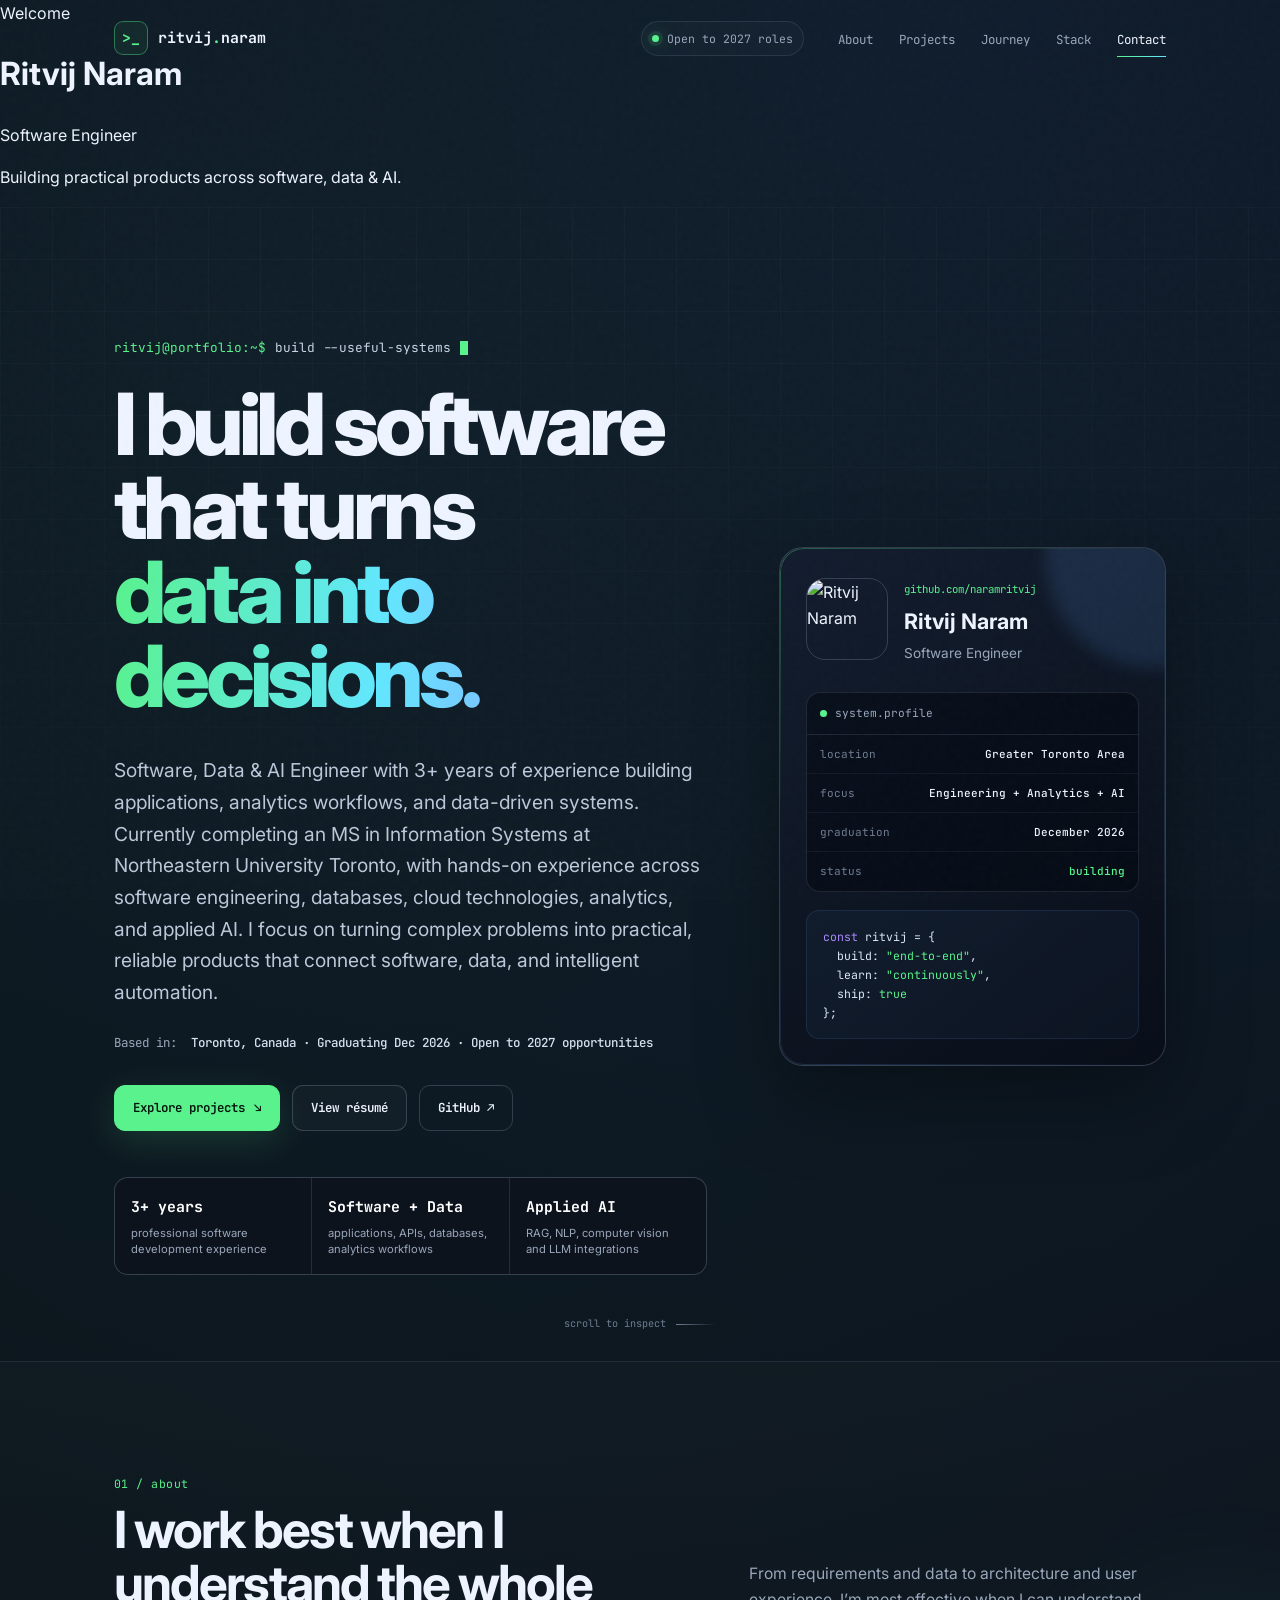
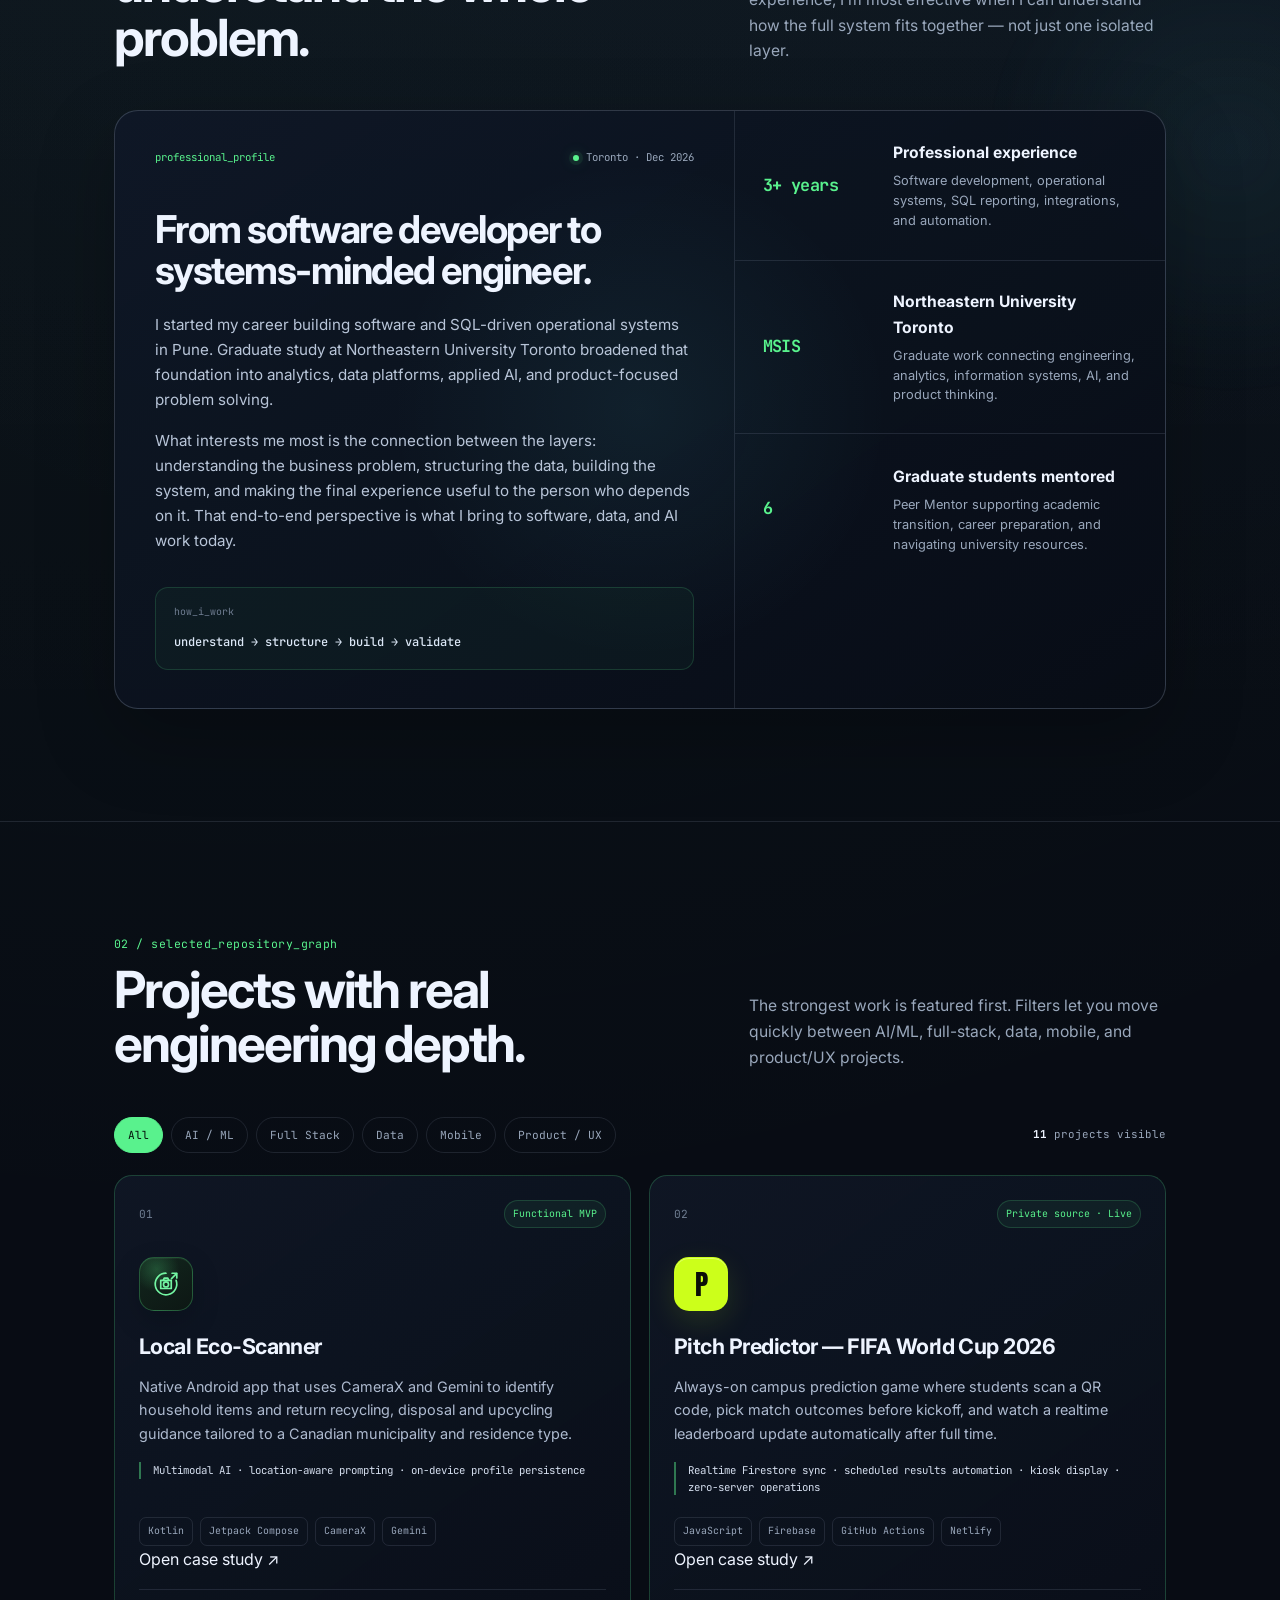
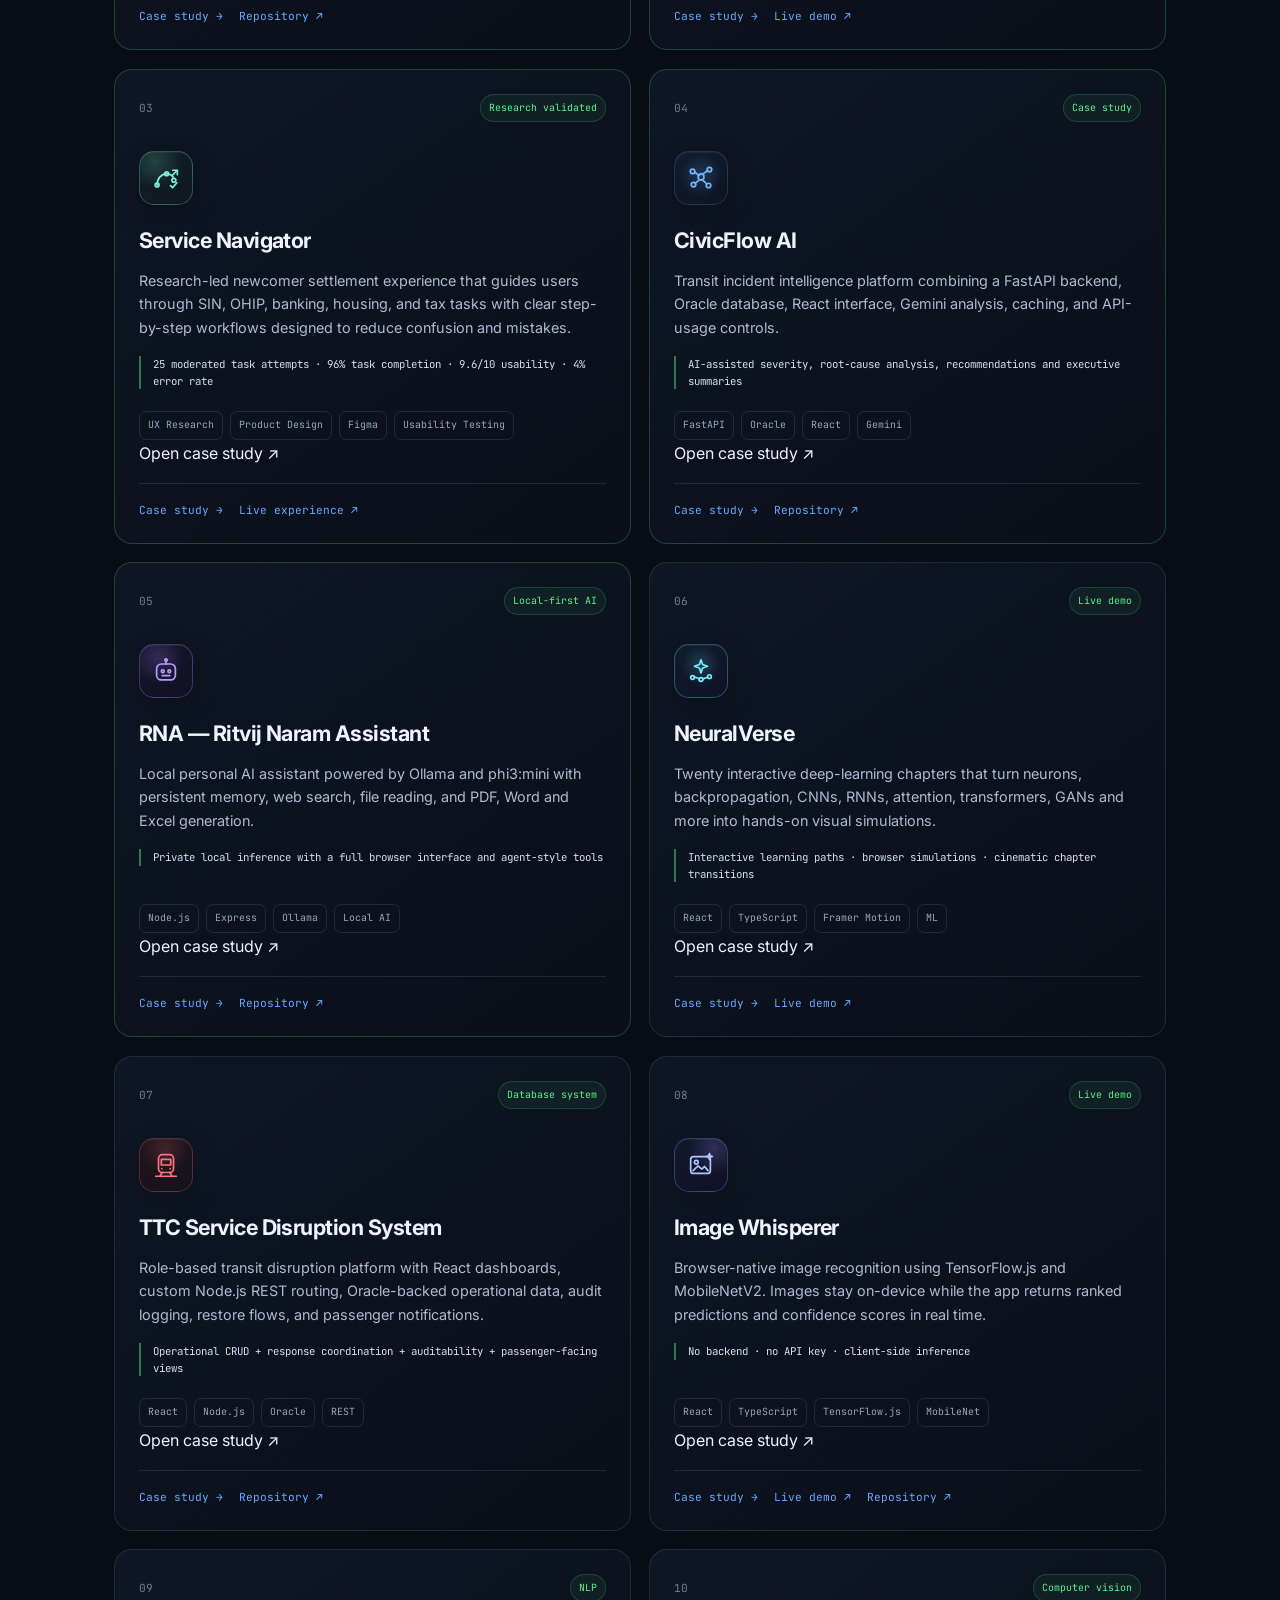
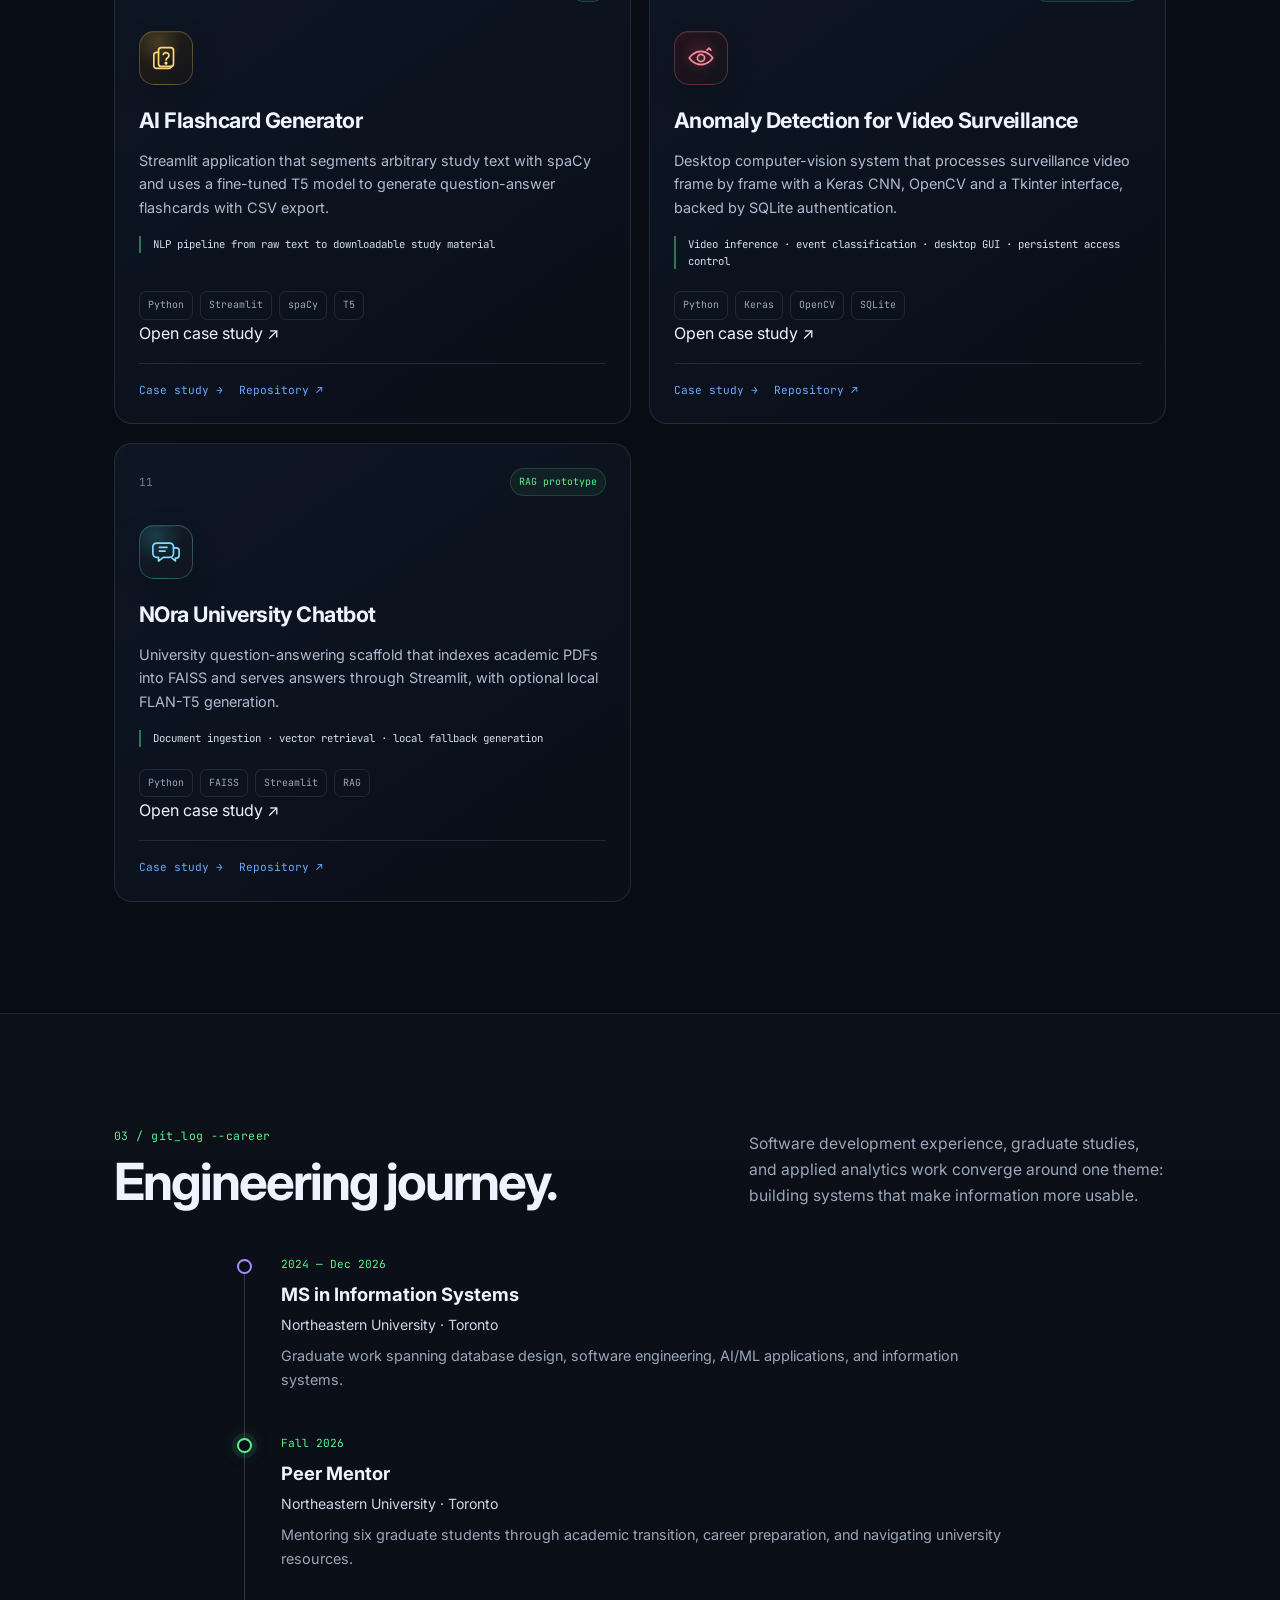
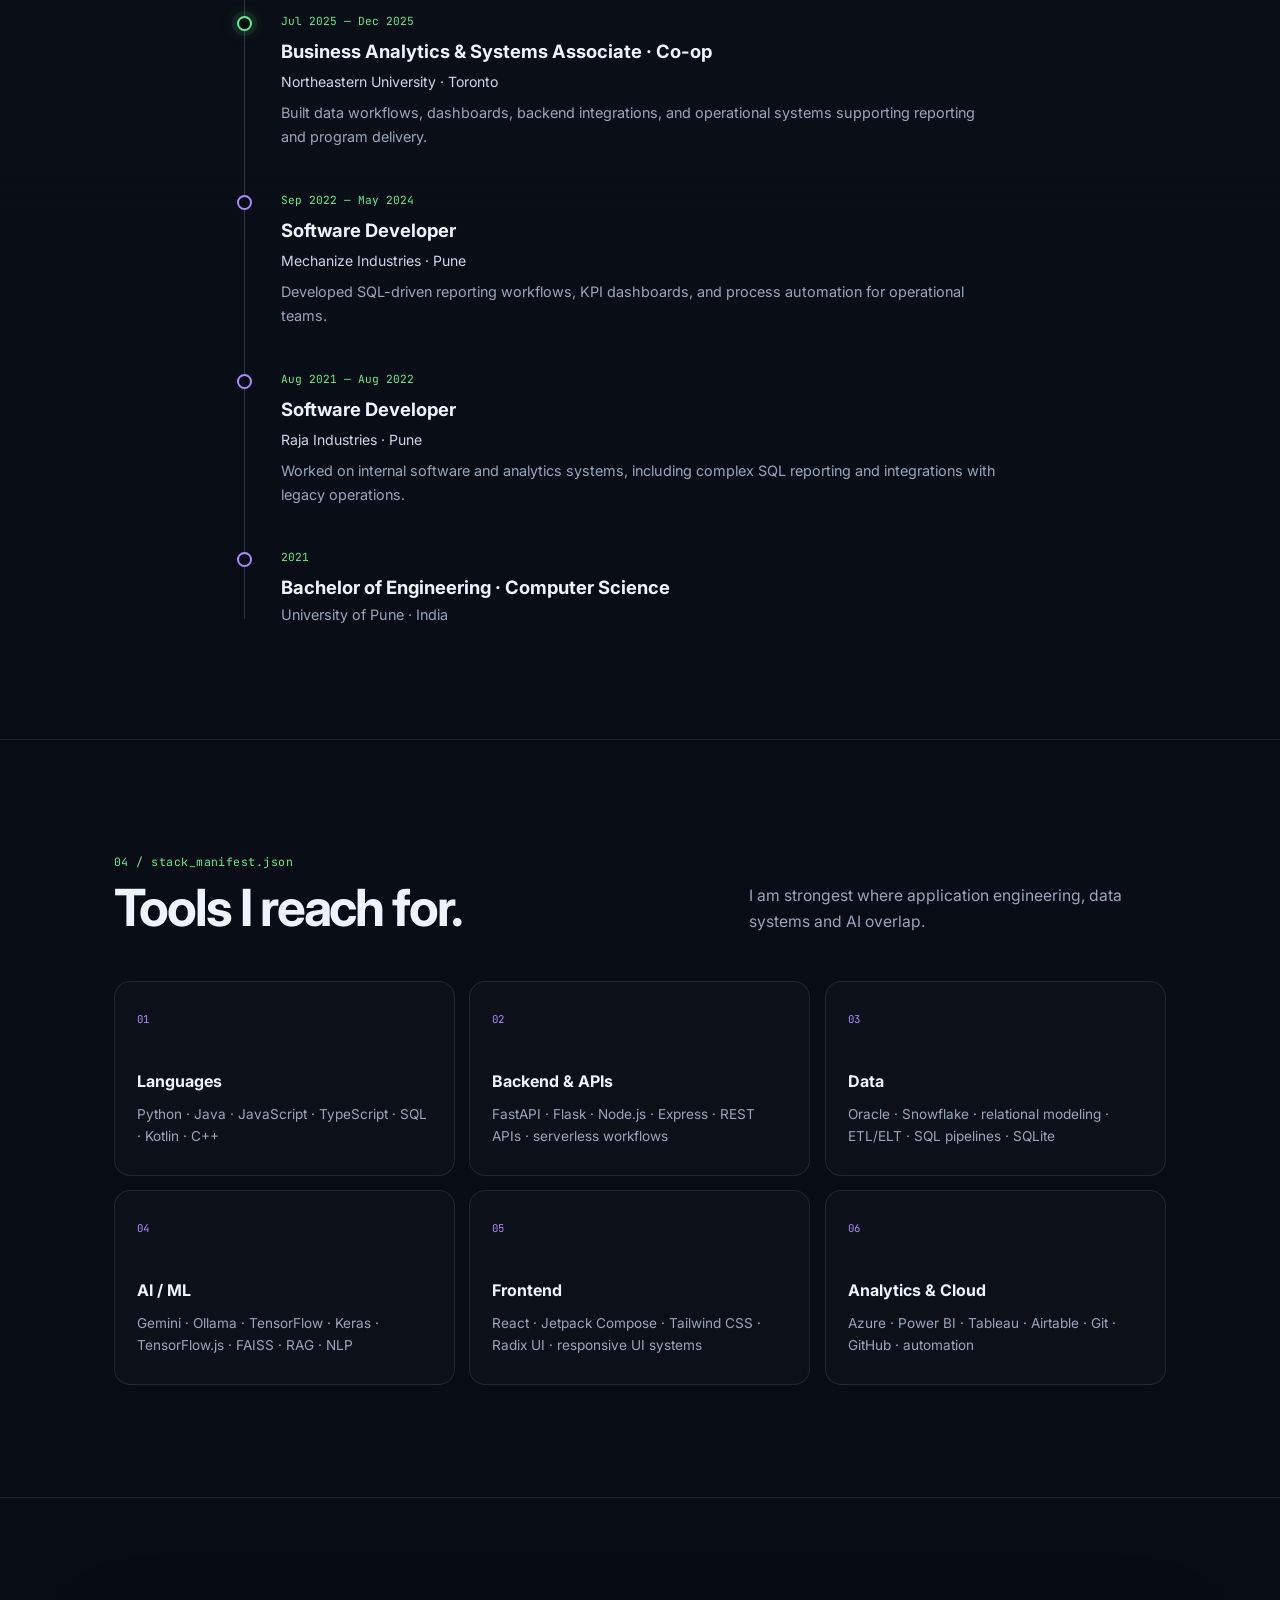
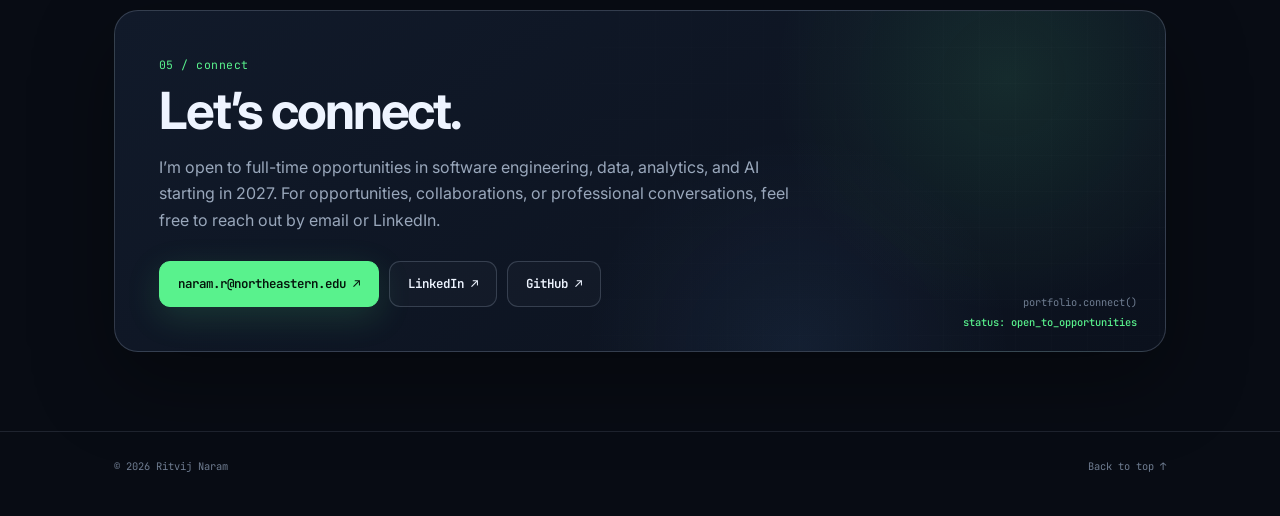
==== index.html @ 00c5433c "Add welcome intro and clickable project cards" ====
<!DOCTYPE html>
<html lang="en">
<head>
  <meta charset="UTF-8">
  <meta name="viewport" content="width=device-width, initial-scale=1.0">
  <title>Ritvij Naram — Software Engineer</title>
  <meta name="description" content="Portfolio of Ritvij Naram — software, data and AI engineer building full-stack applications, data systems, and practical machine-learning products.">
  <meta name="theme-color" content="#0a0f1c">
  <meta property="og:title" content="Ritvij Naram — Software Engineer">
  <meta property="og:description" content="Full-stack applications, data systems, AI products, and engineering case studies.">
  <meta property="og:type" content="website">
  <link rel="preconnect" href="https://fonts.googleapis.com">
  <link rel="preconnect" href="https://fonts.gstatic.com" crossorigin>
  <link href="https://fonts.googleapis.com/css2?family=Anton&family=Inter:wght@400;500;600;700;800&family=JetBrains+Mono:wght@400;500;600;700&display=swap" rel="stylesheet">
  <script>
    try {
      if (!sessionStorage.getItem("ritvij-portfolio-intro-seen") && !window.matchMedia("(prefers-reduced-motion: reduce)").matches) {
        document.documentElement.classList.add("intro-pending");
      }
    } catch (e) {}
  </script>
  <link rel="stylesheet" href="assets/style.css">
</head>
<body>
  <div class="page-noise" aria-hidden="true"></div>

  <div class="intro-screen" id="portfolio-intro" aria-hidden="true">
    <div class="intro-grid"></div>
    <div class="intro-orbit intro-orbit-a"></div>
    <div class="intro-orbit intro-orbit-b"></div>
    <div class="intro-content">
      <span class="intro-overline">Welcome</span>
      <h1>Ritvij Naram</h1>
      <p class="intro-role">Software Engineer</p>
      <div class="intro-rule"><span></span></div>
      <p class="intro-subline">Building practical products across software, data &amp; AI.</p>
    </div>
  </div>

  <nav class="nav" aria-label="Primary navigation">
    <div class="wrap nav-inner">
      <a class="brand" href="#top" aria-label="Ritvij Naram home">
        <span class="brand-mark">&gt;_</span>
        <span>ritvij<span class="brand-dot">.</span>naram</span>
      </a>

      <button class="nav-toggle" type="button" aria-label="Toggle navigation" aria-expanded="false">
        <span></span><span></span>
      </button>

      <div class="nav-right">
        <div class="availability"><span class="availability-dot"></span> Open to 2027 roles</div>
        <ul class="nav-links">
          <li><a href="#about">About</a></li>
          <li><a href="#projects">Projects</a></li>
          <li><a href="#journey">Journey</a></li>
          <li><a href="#stack">Stack</a></li>
          <li><a href="#contact">Contact</a></li>
        </ul>
      </div>
    </div>
    <div class="scroll-progress" aria-hidden="true"><span></span></div>
  </nav>

  <header class="hero" id="top">
    <canvas id="hero-canvas" aria-hidden="true"></canvas>
    <div class="hero-grid" aria-hidden="true"></div>
    <div class="wrap hero-layout">
      <div class="hero-copy reveal">
        <div class="eyebrow">
          <span class="terminal-prompt">ritvij@portfolio:~$</span>
          <span class="typing-target">build --useful-systems</span>
          <span class="caret"></span>
        </div>

        <h1>
          I build software that turns
          <span class="gradient-text">data into decisions.</span>
        </h1>

        <p class="hero-lede">
          Software, Data &amp; AI Engineer with 3+ years of experience building applications,
          analytics workflows, and data-driven systems. Currently completing an MS in Information Systems
          at Northeastern University Toronto, with hands-on experience across software engineering,
          databases, cloud technologies, analytics, and applied AI. I focus on turning complex problems
          into practical, reliable products that connect software, data, and intelligent automation.
        </p>

        <div class="hero-role-line">
          <span>Based in:</span>
          <strong>Toronto, Canada · Graduating Dec 2026 · Open to 2027 opportunities</strong>
        </div>

        <div class="hero-actions">
          <a class="btn btn-primary" href="#projects">Explore projects <span>↘</span></a>
          <a class="btn" href="assets/RitvijNaram_Resume.pdf" target="_blank" rel="noopener">View résumé</a>
          <a class="btn btn-ghost" href="https://github.com/naramritvij" target="_blank" rel="noopener">GitHub ↗</a>
        </div>

        <div class="hero-metrics" aria-label="Professional highlights">
          <div class="metric">
            <strong>3+ years</strong>
            <span>professional software development experience</span>
          </div>
          <div class="metric">
            <strong>Software + Data</strong>
            <span>applications, APIs, databases, analytics workflows</span>
          </div>
          <div class="metric">
            <strong>Applied AI</strong>
            <span>RAG, NLP, computer vision and LLM integrations</span>
          </div>
        </div>
      </div>

      <aside class="identity-card reveal" aria-label="Profile">
        <div class="identity-glow"></div>
        <div class="identity-top">
          <img src="https://avatars.githubusercontent.com/u/181509223?v=4" alt="Ritvij Naram" class="avatar">
          <div>
            <span class="identity-kicker">github.com/naramritvij</span>
            <h2>Ritvij Naram</h2>
            <p>Software Engineer</p>
          </div>
        </div>

        <div class="system-panel">
          <div class="panel-title"><span></span> system.profile</div>
          <div class="system-row"><span>location</span><strong>Greater Toronto Area</strong></div>
          <div class="system-row"><span>focus</span><strong>Engineering + Analytics + AI</strong></div>
          <div class="system-row"><span>graduation</span><strong>December 2026</strong></div>
          <div class="system-row"><span>status</span><strong class="status-live">building</strong></div>
        </div>

        <div class="identity-code" aria-hidden="true">
          <span class="code-muted">const</span> ritvij = {<br>
          &nbsp;&nbsp;build: <span>"end-to-end"</span>,<br>
          &nbsp;&nbsp;learn: <span>"continuously"</span>,<br>
          &nbsp;&nbsp;ship: <span>true</span><br>
          };
        </div>
      </aside>
    </div>

    <div class="scroll-cue" aria-hidden="true">
      <span>scroll to inspect</span><i></i>
    </div>
  </header>

  <main>
    <section class="section section-alt about-section" id="about">
      <div class="wrap">
        <div class="section-heading reveal">
          <div>
            <p class="section-kicker">01 / about</p>
            <h2>I work best when I understand the whole problem.</h2>
          </div>
          <p class="section-intro">
            From requirements and data to architecture and user experience, I’m most effective when I can understand
            how the full system fits together — not just one isolated layer.
          </p>
        </div>

        <div class="about-shell reveal">
          <div class="about-story">
            <div class="about-story-topline">
              <span class="about-label">professional_profile</span>
              <span class="about-status"><i></i> Toronto · Dec 2026</span>
            </div>

            <h3>From software developer to systems-minded engineer.</h3>
            <p>
              I started my career building software and SQL-driven operational systems in Pune. Graduate study at
              Northeastern University Toronto broadened that foundation into analytics, data platforms, applied AI,
              and product-focused problem solving.
            </p>
            <p>
              What interests me most is the connection between the layers: understanding the business problem,
              structuring the data, building the system, and making the final experience useful to the person who
              depends on it. That end-to-end perspective is what I bring to software, data, and AI work today.
            </p>

            <div class="about-principle">
              <span>how_i_work</span>
              <strong>understand → structure → build → validate</strong>
            </div>
          </div>

          <div class="about-proof" aria-label="Professional profile highlights">
            <article class="proof-card">
              <div class="proof-value">3+ years</div>
              <div>
                <h3>Professional experience</h3>
                <p>Software development, operational systems, SQL reporting, integrations, and automation.</p>
              </div>
            </article>

            <article class="proof-card">
              <div class="proof-value">MSIS</div>
              <div>
                <h3>Northeastern University Toronto</h3>
                <p>Graduate work connecting engineering, analytics, information systems, AI, and product thinking.</p>
              </div>
            </article>

            <article class="proof-card">
              <div class="proof-value">6</div>
              <div>
                <h3>Graduate students mentored</h3>
                <p>Peer Mentor supporting academic transition, career preparation, and navigating university resources.</p>
              </div>
            </article>
          </div>
        </div>
      </div>
    </section>

    <section class="section" id="projects">
      <div class="wrap">
        <div class="section-heading reveal">
          <div>
            <p class="section-kicker">02 / selected_repository_graph</p>
            <h2>Projects with real engineering depth.</h2>
          </div>
          <p class="section-intro">
            The strongest work is featured first. Filters let you move quickly between AI/ML,
            full-stack, data, mobile, and product/UX projects.
          </p>
        </div>

        <div class="project-toolbar reveal">
          <div class="filter-group" role="group" aria-label="Filter projects">
            <button class="filter active" data-filter="all" type="button">All</button>
            <button class="filter" data-filter="ai" type="button">AI / ML</button>
            <button class="filter" data-filter="fullstack" type="button">Full Stack</button>
            <button class="filter" data-filter="data" type="button">Data</button>
            <button class="filter" data-filter="mobile" type="button">Mobile</button>
            <button class="filter" data-filter="productux" type="button">Product / UX</button>
          </div>
          <span class="repo-count"><strong id="visible-count">11</strong> projects visible</span>
        </div>

        <div class="project-grid">
          <article class="project-card featured reveal" data-category="mobile ai" data-case-study="work/local-eco-scanner.html" tabindex="0" role="link" aria-label="Open Local Eco-Scanner case study">
            <div class="card-topline">
              <span class="project-index">01</span>
              <span class="project-state">Functional MVP</span>
            </div>
            <div class="project-icon logo-localeco" aria-hidden="true">
              <svg viewBox="0 0 32 32" role="img">
                <path d="M16 4.5a11.5 11.5 0 1 0 10.8 7.6" />
                <path d="M22.5 4.5h5v5" />
                <path d="M27.2 4.9l-5.3 5.3" />
                <path d="M10.4 12.1h11.2v8.7H10.4z" />
                <path d="M13.1 12.1l1-2.4h3.8l1 2.4" />
                <circle cx="16" cy="16.5" r="2.7" />
              </svg>
            </div>
            <h3>Local Eco-Scanner</h3>
            <p>
              Native Android app that uses CameraX and Gemini to identify household items and return
              recycling, disposal and upcycling guidance tailored to a Canadian municipality and residence type.
            </p>
            <div class="project-impact">Multimodal AI · location-aware prompting · on-device profile persistence</div>
            <div class="tags">
              <span>Kotlin</span><span>Jetpack Compose</span><span>CameraX</span><span>Gemini</span>
            </div>
            <span class="card-open-cue" aria-hidden="true">Open case study ↗</span>
            <div class="card-links">
              <a href="work/local-eco-scanner.html">Case study →</a>
              <a href="https://github.com/naramritvij/LocalEcoScanner" target="_blank" rel="noopener">Repository ↗</a>
            </div>
          </article>

          <article class="project-card featured reveal" data-category="fullstack data" data-case-study="work/pitch-predictor.html" tabindex="0" role="link" aria-label="Open Pitch Predictor — FIFA World Cup 2026 case study">
            <div class="card-topline">
              <span class="project-index">02</span>
              <span class="project-state">Private source · Live</span>
            </div>
            <div class="project-icon logo-pitch" aria-hidden="true"><span class="pitch-mark">P</span></div>
            <h3>Pitch Predictor — FIFA World Cup 2026</h3>
            <p>
              Always-on campus prediction game where students scan a QR code, pick match outcomes before kickoff,
              and watch a realtime leaderboard update automatically after full time.
            </p>
            <div class="project-impact">Realtime Firestore sync · scheduled results automation · kiosk display · zero-server operations</div>
            <div class="tags">
              <span>JavaScript</span><span>Firebase</span><span>GitHub Actions</span><span>Netlify</span>
            </div>
            <span class="card-open-cue" aria-hidden="true">Open case study ↗</span>
            <div class="card-links">
              <a href="work/pitch-predictor.html">Case study →</a>
              <a href="https://pitch-predictor-neu.netlify.app" target="_blank" rel="noopener">Live demo ↗</a>
            </div>
          </article>

          <article class="project-card featured reveal" data-category="productux" data-case-study="work/service-navigator.html" tabindex="0" role="link" aria-label="Open Service Navigator case study">
            <div class="card-topline">
              <span class="project-index">03</span>
              <span class="project-state">Research validated</span>
            </div>
            <div class="project-icon logo-service-nav" aria-hidden="true">
              <svg viewBox="0 0 32 32">
                <path d="M6.5 23.5c0-7.2 4.7-12 10.2-12 3.1 0 5.5 1.3 7.1 3.6" />
                <circle cx="6.5" cy="23.5" r="2.1" />
                <circle cx="16.7" cy="11.5" r="2.1" />
                <circle cx="24.4" cy="18.4" r="2.1" />
                <path d="M23.3 7.7h4.8v4.8" />
                <path d="M27.8 8l-5.2 5.2" />
                <path d="M20.8 24.1l2.2 2.2 4.6-5.2" />
              </svg>
            </div>
            <h3>Service Navigator</h3>
            <p>
              Research-led newcomer settlement experience that guides users through SIN, OHIP, banking,
              housing, and tax tasks with clear step-by-step workflows designed to reduce confusion and mistakes.
            </p>
            <div class="project-impact">25 moderated task attempts · 96% task completion · 9.6/10 usability · 4% error rate</div>
            <div class="tags">
              <span>UX Research</span><span>Product Design</span><span>Figma</span><span>Usability Testing</span>
            </div>
            <span class="card-open-cue" aria-hidden="true">Open case study ↗</span>
            <div class="card-links">
              <a href="work/service-navigator.html">Case study →</a>
              <a href="https://ritvij-service-nav-portfolio.lovable.app" target="_blank" rel="noopener">Live experience ↗</a>
            </div>
          </article>

          <article class="project-card featured reveal" data-category="fullstack data ai" data-case-study="work/civicflow.html" tabindex="0" role="link" aria-label="Open CivicFlow AI case study">
            <div class="card-topline">
              <span class="project-index">04</span>
              <span class="project-state">Case study</span>
            </div>
            <div class="project-icon logo-civicflow" aria-hidden="true">
              <svg viewBox="0 0 32 32">
                <circle cx="7" cy="9" r="2.4" />
                <circle cx="25" cy="7" r="2.4" />
                <circle cx="24" cy="24" r="2.4" />
                <circle cx="8" cy="23" r="2.4" />
                <path d="M9.2 9.8l5.2 3.5m3.4-1.4l5-3.6M9.5 21.8l5.2-4.1m3.1.5l4.4 4.2" />
                <path d="M16 11.3l3 1.7v3.5l-3 1.8-3-1.8V13z" />
              </svg>
            </div>
            <h3>CivicFlow AI</h3>
            <p>
              Transit incident intelligence platform combining a FastAPI backend, Oracle database,
              React interface, Gemini analysis, caching, and API-usage controls.
            </p>
            <div class="project-impact">AI-assisted severity, root-cause analysis, recommendations and executive summaries</div>
            <div class="tags">
              <span>FastAPI</span><span>Oracle</span><span>React</span><span>Gemini</span>
            </div>
            <span class="card-open-cue" aria-hidden="true">Open case study ↗</span>
            <div class="card-links">
              <a href="work/civicflow.html">Case study →</a>
              <a href="https://github.com/naramritvij/civicflow-ai" target="_blank" rel="noopener">Repository ↗</a>
            </div>
          </article>

          <article class="project-card featured reveal" data-category="ai fullstack" data-case-study="work/rna-assistant.html" tabindex="0" role="link" aria-label="Open RNA — Ritvij Naram Assistant case study">
            <div class="card-topline">
              <span class="project-index">05</span>
              <span class="project-state">Local-first AI</span>
            </div>
            <div class="project-icon logo-rna" aria-hidden="true">
              <svg viewBox="0 0 32 32">
                <path d="M11 8.5h10a5 5 0 0 1 5 5v7a5 5 0 0 1-5 5H11a5 5 0 0 1-5-5v-7a5 5 0 0 1 5-5z" />
                <path d="M16 8.5V5.3" />
                <circle cx="16" cy="4.3" r="1.3" />
                <circle cx="12.5" cy="16.2" r="1.5" />
                <circle cx="19.5" cy="16.2" r="1.5" />
                <path d="M12 21h8" />
              </svg>
            </div>
            <h3>RNA — Ritvij Naram Assistant</h3>
            <p>
              Local personal AI assistant powered by Ollama and phi3:mini with persistent memory,
              web search, file reading, and PDF, Word and Excel generation.
            </p>
            <div class="project-impact">Private local inference with a full browser interface and agent-style tools</div>
            <div class="tags">
              <span>Node.js</span><span>Express</span><span>Ollama</span><span>Local AI</span>
            </div>
            <span class="card-open-cue" aria-hidden="true">Open case study ↗</span>
            <div class="card-links">
              <a href="work/rna-assistant.html">Case study →</a>
              <a href="https://github.com/naramritvij/RNA-assistant" target="_blank" rel="noopener">Repository ↗</a>
            </div>
          </article>

          <article class="project-card reveal" data-category="ai fullstack" data-case-study="work/neuralverse.html" tabindex="0" role="link" aria-label="Open NeuralVerse case study">
            <div class="card-topline">
              <span class="project-index">06</span>
              <span class="project-state">Live demo</span>
            </div>
            <div class="project-icon logo-neural" aria-hidden="true">
              <svg viewBox="0 0 32 32">
                <path d="M16 4l1.7 5.1L23 11l-5.3 1.8L16 18l-1.7-5.2L9 11l5.3-1.9z" />
                <circle cx="7" cy="23" r="2" />
                <circle cx="16" cy="25" r="2" />
                <circle cx="25" cy="22" r="2" />
                <path d="M8.8 22.2l5.4 2M17.9 24.4l5.2-1.8" />
              </svg>
            </div>
            <h3>NeuralVerse</h3>
            <p>
              Twenty interactive deep-learning chapters that turn neurons, backpropagation, CNNs,
              RNNs, attention, transformers, GANs and more into hands-on visual simulations.
            </p>
            <div class="project-impact">Interactive learning paths · browser simulations · cinematic chapter transitions</div>
            <div class="tags">
              <span>React</span><span>TypeScript</span><span>Framer Motion</span><span>ML</span>
            </div>
            <span class="card-open-cue" aria-hidden="true">Open case study ↗</span>
            <div class="card-links">
              <a href="work/neuralverse.html">Case study →</a>
              <a href="https://neural-verse-spark.lovable.app" target="_blank" rel="noopener">Live demo ↗</a>
            </div>
          </article>

          <article class="project-card reveal" data-category="fullstack data" data-case-study="work/ttc-disruption.html" tabindex="0" role="link" aria-label="Open TTC Service Disruption System case study">
            <div class="card-topline">
              <span class="project-index">07</span>
              <span class="project-state">Database system</span>
            </div>
            <div class="project-icon logo-ttc" aria-hidden="true">
              <svg viewBox="0 0 32 32">
                <rect x="8" y="5" width="16" height="19" rx="4" />
                <path d="M11 10h10v6H11zM12 24l-2 3m10-3l2 3M11.5 20h.1m8.8 0h.1" />
                <path d="M5 28h22" />
              </svg>
            </div>
            <h3>TTC Service Disruption System</h3>
            <p>
              Role-based transit disruption platform with React dashboards, custom Node.js REST routing,
              Oracle-backed operational data, audit logging, restore flows, and passenger notifications.
            </p>
            <div class="project-impact">Operational CRUD + response coordination + auditability + passenger-facing views</div>
            <div class="tags">
              <span>React</span><span>Node.js</span><span>Oracle</span><span>REST</span>
            </div>
            <span class="card-open-cue" aria-hidden="true">Open case study ↗</span>
            <div class="card-links">
              <a href="work/ttc-disruption.html">Case study →</a>
              <a href="https://github.com/naramritvij/ttc-project" target="_blank" rel="noopener">Repository ↗</a>
            </div>
          </article>

          <article class="project-card reveal" data-category="ai fullstack" data-case-study="work/image-whisperer.html" tabindex="0" role="link" aria-label="Open Image Whisperer case study">
            <div class="card-topline">
              <span class="project-index">08</span>
              <span class="project-state">Live demo</span>
            </div>
            <div class="project-icon logo-whisperer" aria-hidden="true">
              <svg viewBox="0 0 32 32">
                <rect x="5" y="7" width="21" height="18" rx="3" />
                <circle cx="11" cy="13" r="2" />
                <path d="M7.5 22l5.5-5 3.8 3.3 3.1-2.7 3.6 4.4" />
                <path d="M25 3.8l.8 2.4 2.4.8-2.4.8-.8 2.4-.8-2.4-2.4-.8 2.4-.8z" />
              </svg>
            </div>
            <h3>Image Whisperer</h3>
            <p>
              Browser-native image recognition using TensorFlow.js and MobileNetV2. Images stay on-device
              while the app returns ranked predictions and confidence scores in real time.
            </p>
            <div class="project-impact">No backend · no API key · client-side inference</div>
            <div class="tags">
              <span>React</span><span>TypeScript</span><span>TensorFlow.js</span><span>MobileNet</span>
            </div>
            <span class="card-open-cue" aria-hidden="true">Open case study ↗</span>
            <div class="card-links">
              <a href="work/image-whisperer.html">Case study →</a>
              <a href="https://image-whisperer-64.lovable.app" target="_blank" rel="noopener">Live demo ↗</a>
              <a href="https://github.com/naramritvij/image-whisperer-64" target="_blank" rel="noopener">Repository ↗</a>
            </div>
          </article>

          <article class="project-card reveal" data-category="ai" data-case-study="work/flashcard-generator.html" tabindex="0" role="link" aria-label="Open AI Flashcard Generator case study">
            <div class="card-topline">
              <span class="project-index">09</span>
              <span class="project-state">NLP</span>
            </div>
            <div class="project-icon logo-flashcards" aria-hidden="true">
              <svg viewBox="0 0 32 32">
                <rect x="8" y="5" width="16" height="20" rx="3" />
                <path d="M8 10H5.8A2.8 2.8 0 0 0 3 12.8v11.4A2.8 2.8 0 0 0 5.8 27H19a2.8 2.8 0 0 0 2.8-2" />
                <path d="M13.1 12.2a3.2 3.2 0 0 1 6.1 1.3c0 2.4-3.2 2.5-3.2 4.5" />
                <circle cx="16" cy="21.5" r=".8" />
              </svg>
            </div>
            <h3>AI Flashcard Generator</h3>
            <p>
              Streamlit application that segments arbitrary study text with spaCy and uses a fine-tuned T5 model
              to generate question-answer flashcards with CSV export.
            </p>
            <div class="project-impact">NLP pipeline from raw text to downloadable study material</div>
            <div class="tags">
              <span>Python</span><span>Streamlit</span><span>spaCy</span><span>T5</span>
            </div>
            <span class="card-open-cue" aria-hidden="true">Open case study ↗</span>
            <div class="card-links">
              <a href="work/flashcard-generator.html">Case study →</a>
              <a href="https://github.com/naramritvij/flashcard-generator-llm" target="_blank" rel="noopener">Repository ↗</a>
            </div>
          </article>

          <article class="project-card reveal" data-category="ai data" data-case-study="work/anomaly-detection.html" tabindex="0" role="link" aria-label="Open Anomaly Detection for Video Surveillance case study">
            <div class="card-topline">
              <span class="project-index">10</span>
              <span class="project-state">Computer vision</span>
            </div>
            <div class="project-icon logo-anomaly" aria-hidden="true">
              <svg viewBox="0 0 32 32">
                <path d="M3.5 16s4.5-7 12.5-7 12.5 7 12.5 7-4.5 7-12.5 7S3.5 16 3.5 16z" />
                <circle cx="16" cy="16" r="3.8" />
                <path d="M24.5 5.5l2 2m-2-2l-2 2" />
              </svg>
            </div>
            <h3>Anomaly Detection for Video Surveillance</h3>
            <p>
              Desktop computer-vision system that processes surveillance video frame by frame with a Keras CNN,
              OpenCV and a Tkinter interface, backed by SQLite authentication.
            </p>
            <div class="project-impact">Video inference · event classification · desktop GUI · persistent access control</div>
            <div class="tags">
              <span>Python</span><span>Keras</span><span>OpenCV</span><span>SQLite</span>
            </div>
            <span class="card-open-cue" aria-hidden="true">Open case study ↗</span>
            <div class="card-links">
              <a href="work/anomaly-detection.html">Case study →</a>
              <a href="https://github.com/naramritvij/Anomaly-Detection-for-Video-Surveillance" target="_blank" rel="noopener">Repository ↗</a>
            </div>
          </article>

          <article class="project-card reveal" data-category="ai data" data-case-study="work/nora-chatbot.html" tabindex="0" role="link" aria-label="Open NOra University Chatbot case study">
            <div class="card-topline">
              <span class="project-index">11</span>
              <span class="project-state">RAG prototype</span>
            </div>
            <div class="project-icon logo-nora" aria-hidden="true">
              <svg viewBox="0 0 32 32">
                <path d="M6 6.5h14a4 4 0 0 1 4 4v7.2a4 4 0 0 1-4 4h-7l-5 4v-4H6a4 4 0 0 1-4-4v-7.2a4 4 0 0 1 4-4z" />
                <path d="M9 11h8m-8 4h6" />
                <path d="M24 11.5h3a3 3 0 0 1 3 3v5a3 3 0 0 1-3 3h-1v3l-3.5-3" />
              </svg>
            </div>
            <h3>NOra University Chatbot</h3>
            <p>
              University question-answering scaffold that indexes academic PDFs into FAISS and serves answers
              through Streamlit, with optional local FLAN-T5 generation.
            </p>
            <div class="project-impact">Document ingestion · vector retrieval · local fallback generation</div>
            <div class="tags">
              <span>Python</span><span>FAISS</span><span>Streamlit</span><span>RAG</span>
            </div>
            <span class="card-open-cue" aria-hidden="true">Open case study ↗</span>
            <div class="card-links">
              <a href="work/nora-chatbot.html">Case study →</a>
              <a href="https://github.com/naramritvij/openai" target="_blank" rel="noopener">Repository ↗</a>
            </div>
          </article>
        </div>

      </div>
    </section>

    <section class="section section-alt" id="journey">
      <div class="wrap">
        <div class="section-heading reveal">
          <div>
            <p class="section-kicker">03 / git_log --career</p>
            <h2>Engineering journey.</h2>
          </div>
          <p class="section-intro">
            Software development experience, graduate studies, and applied analytics work converge around one theme:
            building systems that make information more usable.
          </p>
        </div>

        <div class="timeline">
          <article class="timeline-item reveal">
            <div class="timeline-dot"></div>
            <div class="timeline-meta">2024 — Dec 2026</div>
            <h3>MS in Information Systems</h3>
            <p class="timeline-org">Northeastern University · Toronto</p>
            <p>Graduate work spanning database design, software engineering, AI/ML applications, and information systems.</p>
          </article>

          <article class="timeline-item reveal">
            <div class="timeline-dot active"></div>
            <div class="timeline-meta">Fall 2026</div>
            <h3>Peer Mentor</h3>
            <p class="timeline-org">Northeastern University · Toronto</p>
            <p>Mentoring six graduate students through academic transition, career preparation, and navigating university resources.</p>
          </article>

          <article class="timeline-item reveal">
            <div class="timeline-dot active"></div>
            <div class="timeline-meta">Jul 2025 — Dec 2025</div>
            <h3>Business Analytics & Systems Associate · Co-op</h3>
            <p class="timeline-org">Northeastern University · Toronto</p>
            <p>Built data workflows, dashboards, backend integrations, and operational systems supporting reporting and program delivery.</p>
          </article>

          <article class="timeline-item reveal">
            <div class="timeline-dot"></div>
            <div class="timeline-meta">Sep 2022 — May 2024</div>
            <h3>Software Developer</h3>
            <p class="timeline-org">Mechanize Industries · Pune</p>
            <p>Developed SQL-driven reporting workflows, KPI dashboards, and process automation for operational teams.</p>
          </article>

          <article class="timeline-item reveal">
            <div class="timeline-dot"></div>
            <div class="timeline-meta">Aug 2021 — Aug 2022</div>
            <h3>Software Developer</h3>
            <p class="timeline-org">Raja Industries · Pune</p>
            <p>Worked on internal software and analytics systems, including complex SQL reporting and integrations with legacy operations.</p>
          </article>

          <article class="timeline-item reveal">
            <div class="timeline-dot"></div>
            <div class="timeline-meta">2021</div>
            <h3>Bachelor of Engineering · Computer Science</h3>
            <p class="timeline-org">University of Pune · India</p>
          </article>
        </div>
      </div>
    </section>

    <section class="section" id="stack">
      <div class="wrap">
        <div class="section-heading reveal">
          <div>
            <p class="section-kicker">04 / stack_manifest.json</p>
            <h2>Tools I reach for.</h2>
          </div>
          <p class="section-intro">
            I am strongest where application engineering, data systems and AI overlap.
          </p>
        </div>

        <div class="stack-grid">
          <article class="stack-card reveal">
            <span class="stack-number">01</span>
            <h3>Languages</h3>
            <p>Python · Java · JavaScript · TypeScript · SQL · Kotlin · C++</p>
          </article>
          <article class="stack-card reveal">
            <span class="stack-number">02</span>
            <h3>Backend & APIs</h3>
            <p>FastAPI · Flask · Node.js · Express · REST APIs · serverless workflows</p>
          </article>
          <article class="stack-card reveal">
            <span class="stack-number">03</span>
            <h3>Data</h3>
            <p>Oracle · Snowflake · relational modeling · ETL/ELT · SQL pipelines · SQLite</p>
          </article>
          <article class="stack-card reveal">
            <span class="stack-number">04</span>
            <h3>AI / ML</h3>
            <p>Gemini · Ollama · TensorFlow · Keras · TensorFlow.js · FAISS · RAG · NLP</p>
          </article>
          <article class="stack-card reveal">
            <span class="stack-number">05</span>
            <h3>Frontend</h3>
            <p>React · Jetpack Compose · Tailwind CSS · Radix UI · responsive UI systems</p>
          </article>
          <article class="stack-card reveal">
            <span class="stack-number">06</span>
            <h3>Analytics & Cloud</h3>
            <p>Azure · Power BI · Tableau · Airtable · Git · GitHub · automation</p>
          </article>
        </div>
      </div>
    </section>

    <section class="section contact-section" id="contact">
      <div class="wrap">
        <div class="contact-shell reveal">
          <div class="contact-copy">
            <p class="section-kicker">05 / connect</p>
            <h2>Let’s connect.</h2>
            <p>
              I’m open to full-time opportunities in software engineering, data, analytics, and AI starting in 2027.
              For opportunities, collaborations, or professional conversations, feel free to reach out by email or LinkedIn.
            </p>
          </div>
          <div class="contact-actions">
            <a class="btn btn-primary" href="mailto:naram.r@northeastern.edu">naram.r@northeastern.edu ↗</a>
            <a class="btn" href="https://www.linkedin.com/in/ritvij-naram/" target="_blank" rel="noopener">LinkedIn ↗</a>
            <a class="btn" href="https://github.com/naramritvij" target="_blank" rel="noopener">GitHub ↗</a>
          </div>
          <div class="contact-terminal" aria-hidden="true">
            <span>portfolio.connect()</span>
            <strong>status: open_to_opportunities</strong>
          </div>
        </div>
      </div>
    </section>
  </main>

  <footer>
    <div class="wrap footer-inner">
      <span>© 2026 Ritvij Naram</span>
      <a href="#top">Back to top ↑</a>
    </div>
  </footer>

  <script src="assets/script.js"></script>
</body>
</html>
---- assets/style.css ----
:root{
  --bg:#080c14;
  --bg-soft:#0d1320;
  --panel:#101827;
  --panel-2:#131d2f;
  --line:rgba(148,163,184,.16);
  --line-strong:rgba(148,163,184,.28);
  --text:#eef4ff;
  --muted:#99a7bb;
  --muted-2:#6f7d91;
  --green:#59f28d;
  --green-2:#23c965;
  --blue:#69a8ff;
  --purple:#a98bff;
  --cyan:#62e7ff;
  --mono:'JetBrains Mono',ui-monospace,SFMono-Regular,Menlo,Consolas,monospace;
  --sans:'Inter',-apple-system,BlinkMacSystemFont,'Segoe UI',sans-serif;
  --max:1180px;
  --edge:clamp(20px,5vw,64px);
  --radius:18px;
  --shadow:0 30px 80px rgba(0,0,0,.35);
}

*{box-sizing:border-box}
html{scroll-behavior:smooth}
body{
  margin:0;
  background:
    radial-gradient(circle at 75% 0%,rgba(64,116,255,.09),transparent 27%),
    radial-gradient(circle at 20% 5%,rgba(89,242,141,.06),transparent 30%),
    var(--bg);
  color:var(--text);
  font-family:var(--sans);
  line-height:1.65;
  overflow-x:hidden;
  -webkit-font-smoothing:antialiased;
}
body.nav-open{overflow:hidden}
a{color:inherit;text-decoration:none}
button,input{font:inherit}
img{max-width:100%;display:block}
::selection{background:rgba(89,242,141,.25);color:#fff}
:focus-visible{outline:2px solid var(--green);outline-offset:3px}

@view-transition{navigation:auto}
::view-transition-old(root){animation:page-out .22s cubic-bezier(.4,0,1,1) both}
::view-transition-new(root){animation:page-in .42s cubic-bezier(.16,1,.3,1) both}
@keyframes page-out{to{opacity:0;transform:scale(.992);filter:blur(3px)}}
@keyframes page-in{from{opacity:0;transform:translateY(10px) scale(.995);filter:blur(5px)}}

.page-noise{
  position:fixed;
  inset:0;
  z-index:999;
  pointer-events:none;
  opacity:.035;
  background-image:url("data:image/svg+xml,%3Csvg viewBox='0 0 180 180' xmlns='http://www.w3.org/2000/svg'%3E%3Cfilter id='n'%3E%3CfeTurbulence type='fractalNoise' baseFrequency='.8' numOctaves='4' stitchTiles='stitch'/%3E%3C/filter%3E%3Crect width='100%25' height='100%25' filter='url(%23n)' opacity='.55'/%3E%3C/svg%3E");
}

.wrap{width:min(var(--max),100%);margin:0 auto;padding-inline:var(--edge)}
.section{padding:112px 0;border-top:1px solid var(--line)}
.section-alt{background:linear-gradient(180deg,rgba(255,255,255,.015),rgba(255,255,255,0))}

/* nav */
.nav{
  position:fixed;
  inset:0 0 auto;
  z-index:100;
  border-bottom:1px solid transparent;
  transition:background .25s ease,border-color .25s ease,backdrop-filter .25s ease;
}
.nav.scrolled{
  background:rgba(8,12,20,.78);
  backdrop-filter:blur(18px);
  border-color:var(--line);
}
.nav-inner{height:76px;display:flex;align-items:center;justify-content:space-between;gap:24px}
.brand{display:flex;align-items:center;gap:10px;font-family:var(--mono);font-size:.93rem;font-weight:700}
.brand-mark{
  display:grid;place-items:center;
  width:34px;height:34px;border:1px solid rgba(89,242,141,.4);
  color:var(--green);border-radius:9px;background:rgba(89,242,141,.06);
}
.brand-dot{color:var(--green)}
.nav-right{display:flex;align-items:center;gap:34px}
.availability{
  display:flex;align-items:center;gap:8px;
  font-family:var(--mono);font-size:.72rem;color:var(--muted);
  padding:7px 10px;border:1px solid var(--line);border-radius:999px;background:rgba(255,255,255,.02)
}
.availability-dot{
  width:7px;height:7px;border-radius:50%;background:var(--green);
  box-shadow:0 0 0 4px rgba(89,242,141,.1),0 0 18px rgba(89,242,141,.65)
}
.nav-links{display:flex;list-style:none;gap:26px;margin:0;padding:0}
.nav-links a{
  position:relative;font-family:var(--mono);font-size:.78rem;color:var(--muted);
  transition:color .25s ease
}
.nav-links a::after{
  content:"";position:absolute;left:0;right:0;bottom:-9px;height:1px;
  background:linear-gradient(90deg,var(--green),var(--cyan));
  transform:scaleX(0);transform-origin:left;opacity:0;
  transition:transform .28s cubic-bezier(.16,1,.3,1),opacity .2s ease
}
.nav-links a:hover,.nav-links a.active{color:var(--text)}
.nav-links a.active::after{transform:scaleX(1);opacity:1}
.scroll-progress{
  position:absolute;left:0;right:0;bottom:-1px;height:2px;overflow:hidden;pointer-events:none
}
.scroll-progress span{
  display:block;width:100%;height:100%;transform:scaleX(var(--scroll-progress,0));
  transform-origin:left center;
  background:linear-gradient(90deg,var(--green),var(--cyan) 52%,var(--purple));
  box-shadow:0 0 14px rgba(98,231,255,.42)
}
.nav-toggle{display:none;background:none;border:0;padding:8px;cursor:pointer}
.nav-toggle span{display:block;width:22px;height:1px;background:var(--text);margin:6px 0}

/* hero */
.hero{
  min-height:100vh;
  position:relative;
  display:flex;
  align-items:center;
  overflow:hidden;
  padding:130px 0 86px;
}
.hero-grid{
  position:absolute;inset:0;pointer-events:none;
  background-image:
    linear-gradient(rgba(255,255,255,.035) 1px,transparent 1px),
    linear-gradient(90deg,rgba(255,255,255,.035) 1px,transparent 1px);
  background-size:52px 52px;
  mask-image:linear-gradient(to bottom,rgba(0,0,0,.7),transparent 82%);
}
#hero-canvas{position:absolute;inset:0;width:100%;height:100%;opacity:.72;pointer-events:none}
.hero-layout{
  position:relative;z-index:2;
  display:grid;grid-template-columns:minmax(0,1.15fr) minmax(330px,.75fr);gap:72px;align-items:center
}
.eyebrow{
  display:flex;align-items:center;gap:9px;flex-wrap:wrap;
  font-family:var(--mono);font-size:.8rem;color:var(--muted);margin-bottom:24px
}
.terminal-prompt{color:var(--green)}
.typing-target{color:#c8d4e6}
.caret{
  display:inline-block;width:8px;height:1.1em;background:var(--green);
  animation:blink 1s steps(1) infinite
}
@keyframes blink{50%{opacity:0}}
.hero h1{
  margin:0;max-width:790px;
  font-size:clamp(3rem,6.7vw,6.45rem);
  line-height:.98;letter-spacing:-.055em;font-weight:800
}
.gradient-text{
  display:block;
  background:linear-gradient(95deg,var(--green) 0%,var(--cyan) 45%,var(--purple) 100%);
  -webkit-background-clip:text;background-clip:text;color:transparent;
  padding-bottom:.08em
}
.hero-lede{
  max-width:700px;margin:30px 0 0;color:#bbc8da;
  font-size:clamp(1.05rem,1.5vw,1.2rem)
}
.hero-role-line{
  display:flex;flex-wrap:wrap;gap:8px 14px;align-items:center;
  margin-top:24px;font-family:var(--mono);font-size:.78rem;color:var(--muted)
}
.hero-role-line strong{font-weight:500;color:#d7e0ee}
.hero-actions{display:flex;flex-wrap:wrap;gap:12px;margin-top:32px}
.btn{
  min-height:46px;
  display:inline-flex;align-items:center;justify-content:center;gap:9px;
  padding:0 18px;border:1px solid var(--line-strong);border-radius:11px;
  background:rgba(255,255,255,.025);
  font-family:var(--mono);font-size:.78rem;font-weight:600;
  transition:transform .2s ease,border-color .2s ease,background .2s ease,box-shadow .2s ease
}
.btn:hover{transform:translateY(-2px);border-color:rgba(105,168,255,.55);background:rgba(105,168,255,.06)}
.btn-primary{
  color:#04130b;background:var(--green);border-color:var(--green);
  box-shadow:0 10px 34px rgba(89,242,141,.15)
}
.btn-primary:hover{background:#72f5a0;border-color:#72f5a0;box-shadow:0 14px 40px rgba(89,242,141,.23)}
.btn-ghost{background:transparent}
.hero-metrics{
  display:grid;grid-template-columns:repeat(3,1fr);gap:1px;
  margin-top:46px;border:1px solid var(--line);border-radius:14px;overflow:hidden;background:var(--line)
}
.metric{background:rgba(10,15,25,.84);padding:17px 16px}
.metric strong{display:block;font-family:var(--mono);font-size:.93rem;color:#fff;margin-bottom:5px}
.metric span{display:block;font-size:.7rem;color:var(--muted);line-height:1.45}

/* identity card */
.identity-card{
  position:relative;overflow:hidden;
  border:1px solid var(--line-strong);border-radius:24px;
  padding:26px;background:linear-gradient(145deg,rgba(19,29,47,.91),rgba(9,14,24,.93));
  box-shadow:var(--shadow)
}
.identity-card::before{
  content:"";position:absolute;inset:0;padding:1px;border-radius:24px;
  background:linear-gradient(145deg,rgba(89,242,141,.32),transparent 35%,rgba(105,168,255,.18) 70%,transparent);
  -webkit-mask:linear-gradient(#000 0 0) content-box,linear-gradient(#000 0 0);
  -webkit-mask-composite:xor;mask-composite:exclude;pointer-events:none
}
.identity-glow{
  position:absolute;width:220px;height:220px;border-radius:50%;
  right:-100px;top:-100px;background:rgba(105,168,255,.13);filter:blur(8px)
}
.identity-top{display:flex;align-items:center;gap:16px;position:relative}
.avatar{width:82px;height:82px;border-radius:19px;object-fit:cover;border:1px solid var(--line-strong)}
.identity-kicker{font-family:var(--mono);font-size:.67rem;color:var(--green)}
.identity-top h2{font-size:1.34rem;margin:4px 0 2px}
.identity-top p{margin:0;color:var(--muted);font-size:.85rem}
.system-panel{
  position:relative;margin-top:28px;border:1px solid var(--line);border-radius:14px;
  overflow:hidden;background:rgba(3,8,16,.48)
}
.panel-title{
  display:flex;align-items:center;gap:8px;padding:11px 13px;border-bottom:1px solid var(--line);
  font-family:var(--mono);font-size:.7rem;color:var(--muted)
}
.panel-title span{width:7px;height:7px;border-radius:50%;background:var(--green)}
.system-row{
  display:flex;justify-content:space-between;gap:18px;padding:10px 13px;
  border-bottom:1px solid rgba(148,163,184,.08);font-family:var(--mono);font-size:.69rem
}
.system-row:last-child{border-bottom:0}
.system-row span{color:var(--muted-2)}
.system-row strong{font-weight:500;text-align:right}
.status-live{color:var(--green)}
.identity-code{
  margin-top:18px;padding:16px;border-radius:13px;
  font-family:var(--mono);font-size:.72rem;color:#dce7f8;
  background:rgba(105,168,255,.045);border:1px solid rgba(105,168,255,.12)
}
.identity-code span{color:var(--green)}
.identity-code .code-muted{color:var(--purple)}
.scroll-cue{
  position:absolute;left:50%;bottom:28px;z-index:2;
  transform:translateX(-50%);display:flex;align-items:center;gap:10px;
  font-family:var(--mono);font-size:.64rem;color:var(--muted-2)
}
.scroll-cue i{width:40px;height:1px;background:linear-gradient(90deg,var(--muted-2),transparent)}

/* section headers */
.section-heading{
  display:grid;grid-template-columns:1.15fr .85fr;gap:70px;align-items:end;margin-bottom:46px
}
.section-kicker{
  margin:0 0 10px;font-family:var(--mono);font-size:.72rem;color:var(--green);letter-spacing:.04em
}
.section-heading h2,.contact-copy h2{
  margin:0;font-size:clamp(2rem,4vw,3.4rem);line-height:1.05;letter-spacing:-.04em
}
.section-intro{margin:0;color:var(--muted);font-size:.98rem}

/* about */
.about-section{position:relative;overflow:hidden}
.about-section::after{
  content:"";position:absolute;width:520px;height:520px;border-radius:50%;
  right:-210px;top:12%;pointer-events:none;
  background:radial-gradient(circle,rgba(98,231,255,.06),transparent 68%);
  filter:blur(4px)
}
.about-shell{
  --spot-x:50%;--spot-y:50%;
  position:relative;z-index:1;overflow:hidden;
  display:grid;grid-template-columns:minmax(0,1.18fr) minmax(300px,.82fr);
  border:1px solid var(--line-strong);border-radius:24px;
  background:linear-gradient(145deg,rgba(15,24,39,.92),rgba(8,13,22,.96));
  box-shadow:0 28px 80px rgba(0,0,0,.24)
}
.about-shell::before{
  content:"";position:absolute;inset:0;pointer-events:none;opacity:.75;
  background:radial-gradient(520px circle at var(--spot-x) var(--spot-y),rgba(98,231,255,.085),transparent 48%)
}
.about-story{
  position:relative;z-index:1;padding:38px 40px;border-right:1px solid var(--line)
}
.about-story-topline{
  display:flex;justify-content:space-between;align-items:center;gap:18px;flex-wrap:wrap;
  margin-bottom:42px;font-family:var(--mono);font-size:.67rem
}
.about-label{color:var(--green)}
.about-status{display:inline-flex;align-items:center;gap:7px;color:var(--muted)}
.about-status i{
  width:6px;height:6px;border-radius:50%;background:var(--green);
  box-shadow:0 0 0 4px rgba(89,242,141,.08),0 0 14px rgba(89,242,141,.4)
}
.about-story h3{
  max-width:650px;margin:0 0 20px;font-size:clamp(1.7rem,3vw,2.65rem);
  line-height:1.08;letter-spacing:-.04em
}
.about-story p{max-width:700px;margin:0;color:#b8c5d8;font-size:.95rem}
.about-story p+p{margin-top:16px}
.about-principle{
  margin-top:34px;padding:16px 18px;border:1px solid rgba(89,242,141,.16);
  border-radius:13px;background:rgba(89,242,141,.035)
}
.about-principle span{
  display:block;margin-bottom:6px;font-family:var(--mono);font-size:.62rem;color:var(--muted-2)
}
.about-principle strong{
  font-family:var(--mono);font-size:.75rem;font-weight:500;color:#dce8f7
}
.about-proof{
  position:relative;z-index:1;display:flex;flex-direction:column
}
.proof-card{
  --spot-x:50%;--spot-y:50%;
  position:relative;overflow:hidden;display:grid;grid-template-columns:110px 1fr;gap:20px;
  align-items:center;min-height:150px;padding:28px;
  border-bottom:1px solid var(--line);
  opacity:0;transform:translateX(16px);
  transition:
    opacity .55s cubic-bezier(.16,1,.3,1),
    transform .7s cubic-bezier(.16,1,.3,1),
    background .3s ease
}
.about-shell.is-visible .proof-card{opacity:1;transform:none}
.about-shell.is-visible .proof-card:nth-child(1){transition-delay:.12s}
.about-shell.is-visible .proof-card:nth-child(2){transition-delay:.2s}
.about-shell.is-visible .proof-card:nth-child(3){transition-delay:.28s}
.proof-card:last-child{border-bottom:0}
.proof-card::before{
  content:"";position:absolute;inset:0;pointer-events:none;opacity:0;
  background:radial-gradient(260px circle at var(--spot-x) var(--spot-y),rgba(89,242,141,.09),transparent 62%);
  transition:opacity .3s ease
}
.proof-card:hover{background:rgba(255,255,255,.018)}
.proof-card:hover::before{opacity:1}
.proof-value{
  position:relative;z-index:1;font-family:var(--mono);font-size:1.05rem;font-weight:700;
  color:var(--green);letter-spacing:-.03em
}
.proof-card>div:last-child{position:relative;z-index:1}
.proof-card h3{margin:0 0 5px;font-size:.98rem}
.proof-card p{margin:0;color:var(--muted);font-size:.8rem;line-height:1.55}

/* project toolbar + grid */
.project-toolbar{
  display:flex;justify-content:space-between;align-items:center;gap:24px;
  margin-bottom:22px
}
.filter-group{display:flex;flex-wrap:wrap;gap:8px}
.filter{
  border:1px solid var(--line);background:transparent;color:var(--muted);
  border-radius:999px;padding:8px 13px;font-family:var(--mono);font-size:.7rem;cursor:pointer;
  transition:all .2s ease
}
.filter:hover,.filter.active{color:#06110b;background:var(--green);border-color:var(--green)}
.repo-count{font-family:var(--mono);font-size:.68rem;color:var(--muted)}
.repo-count strong{color:var(--text)}
.project-grid{display:grid;grid-template-columns:repeat(2,minmax(0,1fr));gap:18px}
.project-card{
  min-height:390px;
  position:relative;overflow:hidden;display:flex;flex-direction:column;
  padding:24px;border:1px solid var(--line);border-radius:var(--radius);
  background:linear-gradient(145deg,rgba(16,24,39,.86),rgba(10,15,25,.95));
  transition:transform .28s ease,border-color .28s ease,box-shadow .28s ease,opacity .25s ease
}
.project-card::before{
  content:"";position:absolute;inset:0;z-index:0;pointer-events:none;opacity:0;
  background:radial-gradient(360px circle at var(--spot-x,50%) var(--spot-y,50%),rgba(105,168,255,.11),transparent 58%);
  transition:opacity .3s ease
}
.project-card:hover::before{opacity:1}
.project-card>*{position:relative;z-index:1}
.project-card::after{
  content:"";position:absolute;inset:auto -30% -65% 38%;height:240px;
  background:radial-gradient(circle,rgba(105,168,255,.12),transparent 65%);pointer-events:none
}
.project-card:hover{
  transform:translateY(-6px);border-color:rgba(105,168,255,.36);
  box-shadow:0 24px 60px rgba(0,0,0,.25)
}
.project-card.featured{border-color:rgba(89,242,141,.22)}
.project-card.filtered-out{display:none}
.card-topline{display:flex;justify-content:space-between;gap:10px;align-items:center}
.project-index{font-family:var(--mono);font-size:.7rem;color:var(--muted-2)}
.project-state{
  font-family:var(--mono);font-size:.62rem;color:var(--green);
  border:1px solid rgba(89,242,141,.18);background:rgba(89,242,141,.055);
  border-radius:999px;padding:5px 8px
}
.project-icon{
  width:54px;height:54px;display:grid;place-items:center;margin:29px 0 18px;
  border:1px solid rgba(105,168,255,.2);border-radius:15px;
  background:linear-gradient(145deg,rgba(105,168,255,.12),rgba(169,139,255,.07));
  color:var(--cyan);
  box-shadow:inset 0 1px 0 rgba(255,255,255,.05),0 10px 28px rgba(0,0,0,.18);
  overflow:hidden
}
.project-icon svg{
  width:30px;height:30px;fill:none;stroke:currentColor;stroke-width:1.8;
  stroke-linecap:round;stroke-linejoin:round
}
.logo-localeco{
  color:#73f5a2;
  border-color:rgba(89,242,141,.28);
  background:radial-gradient(circle at 32% 22%,rgba(89,242,141,.22),transparent 42%),linear-gradient(145deg,#12261d,#0d1714)
}
.logo-pitch{
  color:#0b0e07;
  border-color:rgba(204,255,26,.52);
  background:#ccff1a;
  box-shadow:0 10px 30px rgba(204,255,26,.12),inset 0 1px 0 rgba(255,255,255,.35)
}
.pitch-mark{
  font-family:'Anton',Impact,sans-serif;font-size:28px;line-height:1;letter-spacing:-.02em
}
.logo-service-nav{
  color:#7af0d2;
  border-color:rgba(122,240,210,.28);
  background:radial-gradient(circle at 28% 18%,rgba(122,240,210,.18),transparent 48%),linear-gradient(145deg,#0f2022,#111722)
}
.logo-civicflow{
  color:#72b6ff;
  background:radial-gradient(circle at 50% 45%,rgba(105,168,255,.2),transparent 55%),linear-gradient(145deg,#111d32,#0d1420)
}
.logo-rna{
  color:#b79cff;
  border-color:rgba(169,139,255,.3);
  background:radial-gradient(circle at 35% 25%,rgba(169,139,255,.2),transparent 50%),linear-gradient(145deg,#19152d,#0e1020)
}
.logo-neural{
  color:#79e9ff;
  border-color:rgba(98,231,255,.3);
  background:radial-gradient(circle at 50% 38%,rgba(98,231,255,.18),transparent 48%),linear-gradient(145deg,#101d2c,#111226)
}
.logo-ttc{
  color:#ff727d;
  border-color:rgba(255,114,125,.26);
  background:radial-gradient(circle at 50% 20%,rgba(255,114,125,.16),transparent 48%),linear-gradient(145deg,#25151b,#12131d)
}
.logo-whisperer{
  color:#a9c6ff;
  border-color:rgba(105,168,255,.3);
  background:radial-gradient(circle at 75% 18%,rgba(169,139,255,.2),transparent 43%),linear-gradient(145deg,#111a2e,#131126)
}
.logo-flashcards{
  color:#ffd875;
  border-color:rgba(255,216,117,.26);
  background:radial-gradient(circle at 35% 20%,rgba(255,216,117,.17),transparent 45%),linear-gradient(145deg,#251e12,#12151d)
}
.logo-anomaly{
  color:#ff8a9b;
  border-color:rgba(255,138,155,.26);
  background:radial-gradient(circle at 50% 45%,rgba(255,90,120,.16),transparent 50%),linear-gradient(145deg,#26131b,#11141d)
}
.logo-nora{
  color:#7fdcff;
  border-color:rgba(98,231,255,.27);
  background:radial-gradient(circle at 30% 20%,rgba(98,231,255,.16),transparent 48%),linear-gradient(145deg,#0f1d28,#12151f)
}
.project-card h3{font-size:1.34rem;letter-spacing:-.025em;margin:0 0 10px}
.project-card>p{margin:0;color:#aebbd0;font-size:.9rem}
.project-impact{
  margin:16px 0 0;padding-left:12px;border-left:2px solid rgba(89,242,141,.45);
  color:#d5dfef;font-family:var(--mono);font-size:.67rem;line-height:1.55
}
.tags{display:flex;flex-wrap:wrap;gap:7px;margin-top:auto;padding-top:22px}
.tags span{
  padding:5px 8px;border-radius:7px;border:1px solid var(--line);
  font-family:var(--mono);font-size:.62rem;color:var(--muted)
}
.card-links{
  display:flex;flex-wrap:wrap;gap:16px;padding-top:17px;margin-top:17px;border-top:1px solid var(--line)
}
.card-links a{font-family:var(--mono);font-size:.7rem;color:var(--blue)}
.card-links a:hover{color:#9bc5ff}
.repository-note{
  margin-top:18px;padding:20px 22px;border:1px dashed var(--line-strong);border-radius:14px;
  display:flex;gap:16px;align-items:flex-start;background:rgba(255,255,255,.015)
}
.repo-note-icon{
  min-width:42px;height:42px;display:grid;place-items:center;border-radius:10px;
  border:1px solid var(--line);font-family:var(--mono);font-size:.65rem;color:var(--green)
}
.repository-note strong{font-size:.9rem}
.repository-note p{margin:5px 0 0;color:var(--muted);font-size:.84rem}
.repository-note a{color:var(--blue)}
.repository-note code{font-family:var(--mono);font-size:.77rem;color:#cbd6e8}

/* timeline */
.timeline{position:relative;max-width:930px;margin-left:auto}
.timeline::before{
  content:"";position:absolute;left:8px;top:6px;bottom:8px;width:1px;background:var(--line-strong)
}
.timeline-item{position:relative;padding:0 0 42px 45px}
.timeline-item:last-child{padding-bottom:0}
.timeline-dot{
  position:absolute;left:1px;top:4px;width:15px;height:15px;border-radius:50%;
  background:var(--bg);border:2px solid var(--purple)
}
.timeline-dot.active{
  border-color:var(--green);
  box-shadow:0 0 0 5px rgba(89,242,141,.08),0 0 18px rgba(89,242,141,.22)
}
.timeline-meta{font-family:var(--mono);font-size:.7rem;color:var(--green);margin-bottom:6px}
.timeline-item h3{margin:0;font-size:1.15rem}
.timeline-org{margin:3px 0 8px;color:#cbd6e8;font-size:.88rem}
.timeline-item>p:last-child{margin:0;max-width:720px;color:var(--muted);font-size:.9rem}

/* stack */
.stack-grid{display:grid;grid-template-columns:repeat(3,minmax(0,1fr));gap:14px}
.stack-card{
  --spot-x:50%;--spot-y:50%;
  position:relative;overflow:hidden;min-height:195px;padding:22px;
  border:1px solid var(--line);border-radius:16px;background:rgba(255,255,255,.018);
  transition:background .3s ease,border-color .3s ease,transform .35s cubic-bezier(.16,1,.3,1)
}
.stack-card::before{
  content:"";position:absolute;inset:0;pointer-events:none;opacity:0;
  background:radial-gradient(280px circle at var(--spot-x) var(--spot-y),rgba(169,139,255,.11),transparent 62%);
  transition:opacity .3s ease
}
.stack-card>*{position:relative;z-index:1}
.stack-card:hover{transform:translateY(-4px);border-color:rgba(169,139,255,.35);background:rgba(169,139,255,.025)}
.stack-card:hover::before{opacity:1}
.stack-number{font-family:var(--mono);font-size:.67rem;color:var(--purple)}
.stack-card h3{margin:38px 0 8px;font-size:1rem}
.stack-card p{margin:0;color:var(--muted);font-size:.85rem}

/* contact */
.contact-section{padding-bottom:80px}
.contact-shell{
  position:relative;overflow:hidden;
  padding:44px;border:1px solid var(--line-strong);border-radius:24px;
  background:
    radial-gradient(circle at 85% 20%,rgba(89,242,141,.1),transparent 25%),
    radial-gradient(circle at 65% 100%,rgba(105,168,255,.08),transparent 28%),
    linear-gradient(145deg,#111a2a,#0b111d);
  box-shadow:var(--shadow)
}
.contact-shell::after{
  content:"";position:absolute;inset:0;
  background-image:linear-gradient(rgba(255,255,255,.025) 1px,transparent 1px),linear-gradient(90deg,rgba(255,255,255,.025) 1px,transparent 1px);
  background-size:36px 36px;mask-image:linear-gradient(90deg,transparent,rgba(0,0,0,.55));pointer-events:none
}
.contact-copy{position:relative;z-index:1;max-width:710px}
.contact-copy p:last-child{color:var(--muted);max-width:650px}
.contact-actions{position:relative;z-index:1;display:flex;flex-wrap:wrap;gap:10px;margin-top:28px}
.contact-terminal{
  position:absolute;z-index:1;right:28px;bottom:20px;text-align:right;
  font-family:var(--mono);font-size:.65rem;color:var(--muted-2)
}
.contact-terminal span,.contact-terminal strong{display:block}
.contact-terminal strong{margin-top:3px;color:var(--green);font-weight:500}

/* footer */
footer{border-top:1px solid var(--line);padding:26px 0 40px}
.footer-inner{
  display:flex;align-items:center;justify-content:space-between;gap:20px;flex-wrap:wrap;
  font-family:var(--mono);font-size:.65rem;color:var(--muted-2)
}
.footer-inner a:hover{color:var(--text)}

/* motion system */
.reveal{
  opacity:0;
  transform:translate3d(0,30px,0) scale(.988);
  filter:blur(7px);
  transition:
    opacity .72s cubic-bezier(.16,1,.3,1),
    transform .86s cubic-bezier(.16,1,.3,1),
    filter .72s cubic-bezier(.16,1,.3,1);
  transition-delay:var(--reveal-delay,0ms);
  will-change:opacity,transform,filter
}
.reveal.is-visible{opacity:1;transform:translate3d(0,0,0) scale(1);filter:blur(0)}
.section-heading.reveal{transform:translate3d(0,22px,0)}
.section-heading.reveal.is-visible{transform:none}
.project-card.reveal{transform:translate3d(0,34px,0) scale(.982)}
.project-card.reveal.is-visible{transform:translate3d(0,0,0) scale(1)}

/* case studies */
.case-page{background:radial-gradient(circle at 80% 0%,rgba(105,168,255,.07),transparent 28%),var(--bg)}
.case-hero{
  position:relative;overflow:hidden;padding:132px 0 62px;border-bottom:1px solid var(--line)
}
.case-hero::after{
  content:"";position:absolute;width:520px;height:520px;border-radius:50%;right:-180px;top:-240px;
  background:radial-gradient(circle,rgba(89,242,141,.09),transparent 68%);pointer-events:none
}
.case-hero .wrap{position:relative;z-index:1}
.case-back{font-family:var(--mono);font-size:.72rem;color:var(--muted)}
.case-back a{color:var(--blue)}
.case-hero h1{
  max-width:1000px;font-size:clamp(2.6rem,6vw,5.5rem);line-height:.98;
  letter-spacing:-.055em;margin:24px 0 16px
}
.case-lede{max-width:820px;margin:0;color:#b8c5d8;font-size:1.05rem}
.case-meta{
  display:flex;flex-wrap:wrap;gap:8px;margin-top:24px;
  font-family:var(--mono);font-size:.68rem
}
.case-meta span{
  padding:6px 9px;border:1px solid var(--line);border-radius:999px;color:#c5d2e3;
  background:rgba(255,255,255,.02)
}
.case-actions{display:flex;flex-wrap:wrap;gap:10px;margin-top:26px}
.case-body{padding:74px var(--edge) 100px}
.case-layout{display:grid;grid-template-columns:minmax(0,1fr);gap:0}
.case-section{padding:54px 0;border-bottom:1px solid var(--line)}
.case-section:first-child{padding-top:0}
.case-section:last-child{border-bottom:0}
.case-kicker{
  margin:0 0 10px;font-family:var(--mono);font-size:.67rem;letter-spacing:.04em;color:var(--green)
}
.case-section h2{
  margin:0 0 18px;font-size:clamp(1.7rem,3.2vw,2.55rem);line-height:1.08;letter-spacing:-.035em
}
.case-section>p,.case-copy p,.case-section li{color:#b7c3d5}
.case-section>p,.case-copy p{max-width:860px;margin:0}
.case-section>p+p,.case-copy p+p{margin-top:14px}
.case-section ul{max-width:900px;margin:18px 0 0;padding-left:20px}
.case-section li+li{margin-top:10px}
.case-section strong{color:#e6eef9}
.case-summary-grid{
  display:grid;grid-template-columns:repeat(3,minmax(0,1fr));gap:12px;margin-top:24px
}
.case-summary-card{
  min-height:126px;padding:20px;border:1px solid var(--line);border-radius:15px;
  background:linear-gradient(145deg,rgba(17,26,42,.82),rgba(10,15,25,.9))
}
.case-summary-card span{display:block;font-family:var(--mono);font-size:.62rem;color:var(--green);margin-bottom:18px}
.case-summary-card strong{display:block;font-size:1.06rem}
.case-summary-card p{margin:6px 0 0;color:var(--muted);font-size:.78rem}

/* architecture diagrams */
.architecture-card{
  position:relative;overflow:hidden;margin-top:26px;padding:22px;border:1px solid var(--line-strong);
  border-radius:20px;background:
    linear-gradient(rgba(255,255,255,.022) 1px,transparent 1px),
    linear-gradient(90deg,rgba(255,255,255,.022) 1px,transparent 1px),
    linear-gradient(145deg,#101827,#0b111d);
  background-size:32px 32px,32px 32px,auto;box-shadow:0 22px 60px rgba(0,0,0,.24)
}
.architecture-card::after{
  content:"";position:absolute;inset:auto -120px -160px auto;width:360px;height:360px;border-radius:50%;
  background:radial-gradient(circle,rgba(105,168,255,.08),transparent 70%);pointer-events:none
}
.architecture-title{
  position:relative;z-index:1;display:flex;align-items:center;justify-content:space-between;gap:16px;
  margin-bottom:14px;font-family:var(--mono);font-size:.66rem;color:var(--muted)
}
.architecture-title strong{color:#dce6f5;font-weight:500}
.architecture-svg{
  position:relative;z-index:1;display:block;width:100%;height:auto;min-height:310px
}
.architecture-svg .node{
  fill:#111b2d;stroke:rgba(148,163,184,.34);stroke-width:1.4
}
.architecture-svg .node-ai{fill:#17162b;stroke:rgba(169,139,255,.55)}
.architecture-svg .node-data{fill:#0e2020;stroke:rgba(89,242,141,.46)}
.architecture-svg .node-user{fill:#101d2d;stroke:rgba(105,168,255,.52)}
.architecture-svg .node-warn{fill:#25191a;stroke:rgba(255,138,155,.5)}
.architecture-svg .edge{
  fill:none;stroke:#5b718d;stroke-width:1.8;opacity:.78;marker-end:url(#arrow)
}
.architecture-svg .edge-accent{stroke:#59f28d}
.architecture-svg .edge-ai{stroke:#a98bff}
.architecture-svg .label{
  fill:#edf3fc;font-family:var(--mono);font-size:13px;font-weight:600;text-anchor:middle
}
.architecture-svg .sub{
  fill:#8fa0b7;font-family:var(--mono);font-size:10px;text-anchor:middle
}
.architecture-svg .edge-label{
  fill:#7f91a7;font-family:var(--mono);font-size:9px;text-anchor:middle
}
.diagram-caption{
  position:relative;z-index:1;margin:10px 2px 0;color:var(--muted);font-size:.76rem
}

/* process timelines and visual metrics */
.flow-track{
  display:grid;grid-template-columns:repeat(5,minmax(0,1fr));gap:10px;margin-top:24px
}
.flow-step{
  position:relative;padding:18px;border:1px solid var(--line);border-radius:14px;background:rgba(255,255,255,.018)
}
.flow-step::after{
  content:"→";position:absolute;right:-10px;top:50%;transform:translate(50%,-50%);
  color:var(--green);font-family:var(--mono);font-size:.8rem;z-index:2
}
.flow-step:last-child::after{display:none}
.flow-step span{display:block;font-family:var(--mono);font-size:.6rem;color:var(--green);margin-bottom:10px}
.flow-step strong{display:block;font-size:.86rem}
.flow-step p{margin:5px 0 0;color:var(--muted);font-size:.72rem}
.metric-visual{
  display:grid;grid-template-columns:1.1fr .9fr;gap:18px;margin-top:26px
}
.metric-panel{
  padding:22px;border:1px solid var(--line);border-radius:17px;background:rgba(255,255,255,.018)
}
.metric-panel h3{margin:0 0 18px;font-size:.94rem}
.bar-row{display:grid;grid-template-columns:150px 1fr 64px;gap:12px;align-items:center;margin:13px 0}
.bar-label{font-family:var(--mono);font-size:.65rem;color:#c6d1e2}
.bar-track{height:9px;border-radius:99px;background:rgba(255,255,255,.055);overflow:hidden}
.bar-fill{height:100%;width:var(--value);border-radius:inherit;background:linear-gradient(90deg,var(--green),var(--cyan))}
.bar-value{font-family:var(--mono);font-size:.65rem;color:var(--green);text-align:right}
.metric-note{margin:14px 0 0;color:var(--muted);font-size:.72rem}
.insight-list{display:grid;gap:10px}
.insight{
  padding:15px;border:1px solid var(--line);border-radius:12px;background:rgba(255,255,255,.014)
}
.insight span{display:block;font-family:var(--mono);font-size:.6rem;color:var(--purple);margin-bottom:6px}
.insight strong{display:block;font-size:.84rem}
.insight p{margin:4px 0 0;color:var(--muted);font-size:.73rem}

/* case study callouts */
.case-callout{
  margin-top:24px;padding:20px 22px;border:1px solid rgba(89,242,141,.2);border-radius:15px;
  background:linear-gradient(145deg,rgba(89,242,141,.055),rgba(105,168,255,.025))
}
.case-callout span{display:block;font-family:var(--mono);font-size:.62rem;color:var(--green);margin-bottom:8px}
.case-callout p{margin:0;color:#c6d2e3}
.case-tech{display:flex;flex-wrap:wrap;gap:8px;margin-top:22px}
.case-tech span{
  padding:6px 9px;border:1px solid var(--line);border-radius:8px;
  font-family:var(--mono);font-size:.62rem;color:var(--muted)
}

/* responsive */
@media (max-width:980px){
  .hero-layout{grid-template-columns:1fr;gap:46px}
  .case-summary-grid{grid-template-columns:1fr}
  .metric-visual{grid-template-columns:1fr}
  .flow-track{grid-template-columns:1fr}
  .flow-step::after{content:"↓";right:auto;left:50%;top:auto;bottom:-10px;transform:translate(-50%,50%)}
  .about-shell{grid-template-columns:1fr}
  .about-story{border-right:0;border-bottom:1px solid var(--line)}
  .identity-card{max-width:650px}
  .hero{padding-top:120px}
  .section-heading{grid-template-columns:1fr;gap:18px}
  .stack-grid{grid-template-columns:repeat(2,minmax(0,1fr))}
  .nav-right{gap:20px}
  .availability{display:none}
}
@media (max-width:760px){
  .architecture-card{padding:12px}
  .architecture-svg{min-height:250px}
  .bar-row{grid-template-columns:1fr}
  .bar-value{text-align:left}
  .case-body{padding-inline:var(--edge)}
  .nav-toggle{display:block;position:relative;z-index:3}
  .nav-right{
    position:fixed;inset:0;background:rgba(8,12,20,.97);backdrop-filter:blur(20px);
    display:flex;align-items:center;justify-content:center;
    opacity:0;visibility:hidden;pointer-events:none;transition:all .22s ease
  }
  .nav-open .nav-right{opacity:1;visibility:visible;pointer-events:auto}
  .nav-links{flex-direction:column;align-items:center;gap:28px}
  .nav-links a{font-size:1rem}
  .hero{min-height:auto;padding:125px 0 90px}
  .hero h1{font-size:clamp(2.7rem,14vw,4.6rem)}
  .hero-metrics{grid-template-columns:1fr}
  .identity-card{padding:20px}
  .scroll-cue{display:none}
  .project-toolbar{align-items:flex-start;flex-direction:column}
  .project-grid{grid-template-columns:1fr}
  .proof-card{grid-template-columns:90px 1fr}
  .stack-grid{grid-template-columns:1fr}
  .contact-shell{padding:28px 22px 90px}
  .contact-terminal{left:22px;right:auto;text-align:left}
}
@media (max-width:480px){
  :root{--edge:18px}
  .section{padding:82px 0}
  .hero-actions .btn{width:100%}
  .identity-top{align-items:flex-start}
  .avatar{width:68px;height:68px}
  .system-row{flex-direction:column;gap:3px}
  .system-row strong{text-align:left}
  .filter{padding:7px 10px}
  .project-card{min-height:0}
  .about-story{padding:28px 22px}
  .about-story-topline{margin-bottom:30px}
  .proof-card{grid-template-columns:1fr;gap:10px;padding:22px}
  .repository-note{flex-direction:column}
}
@media (prefers-reduced-motion:reduce){
  html{scroll-behavior:auto}
  *,*::before,*::after{animation-duration:.001ms!important;animation-iteration-count:1!important;transition-duration:.001ms!important}
  #hero-canvas{display:none}
  .reveal{opacity:1;transform:none;filter:none}
  ::view-transition-old(root),::view-transition-new(root){animation:none}
}
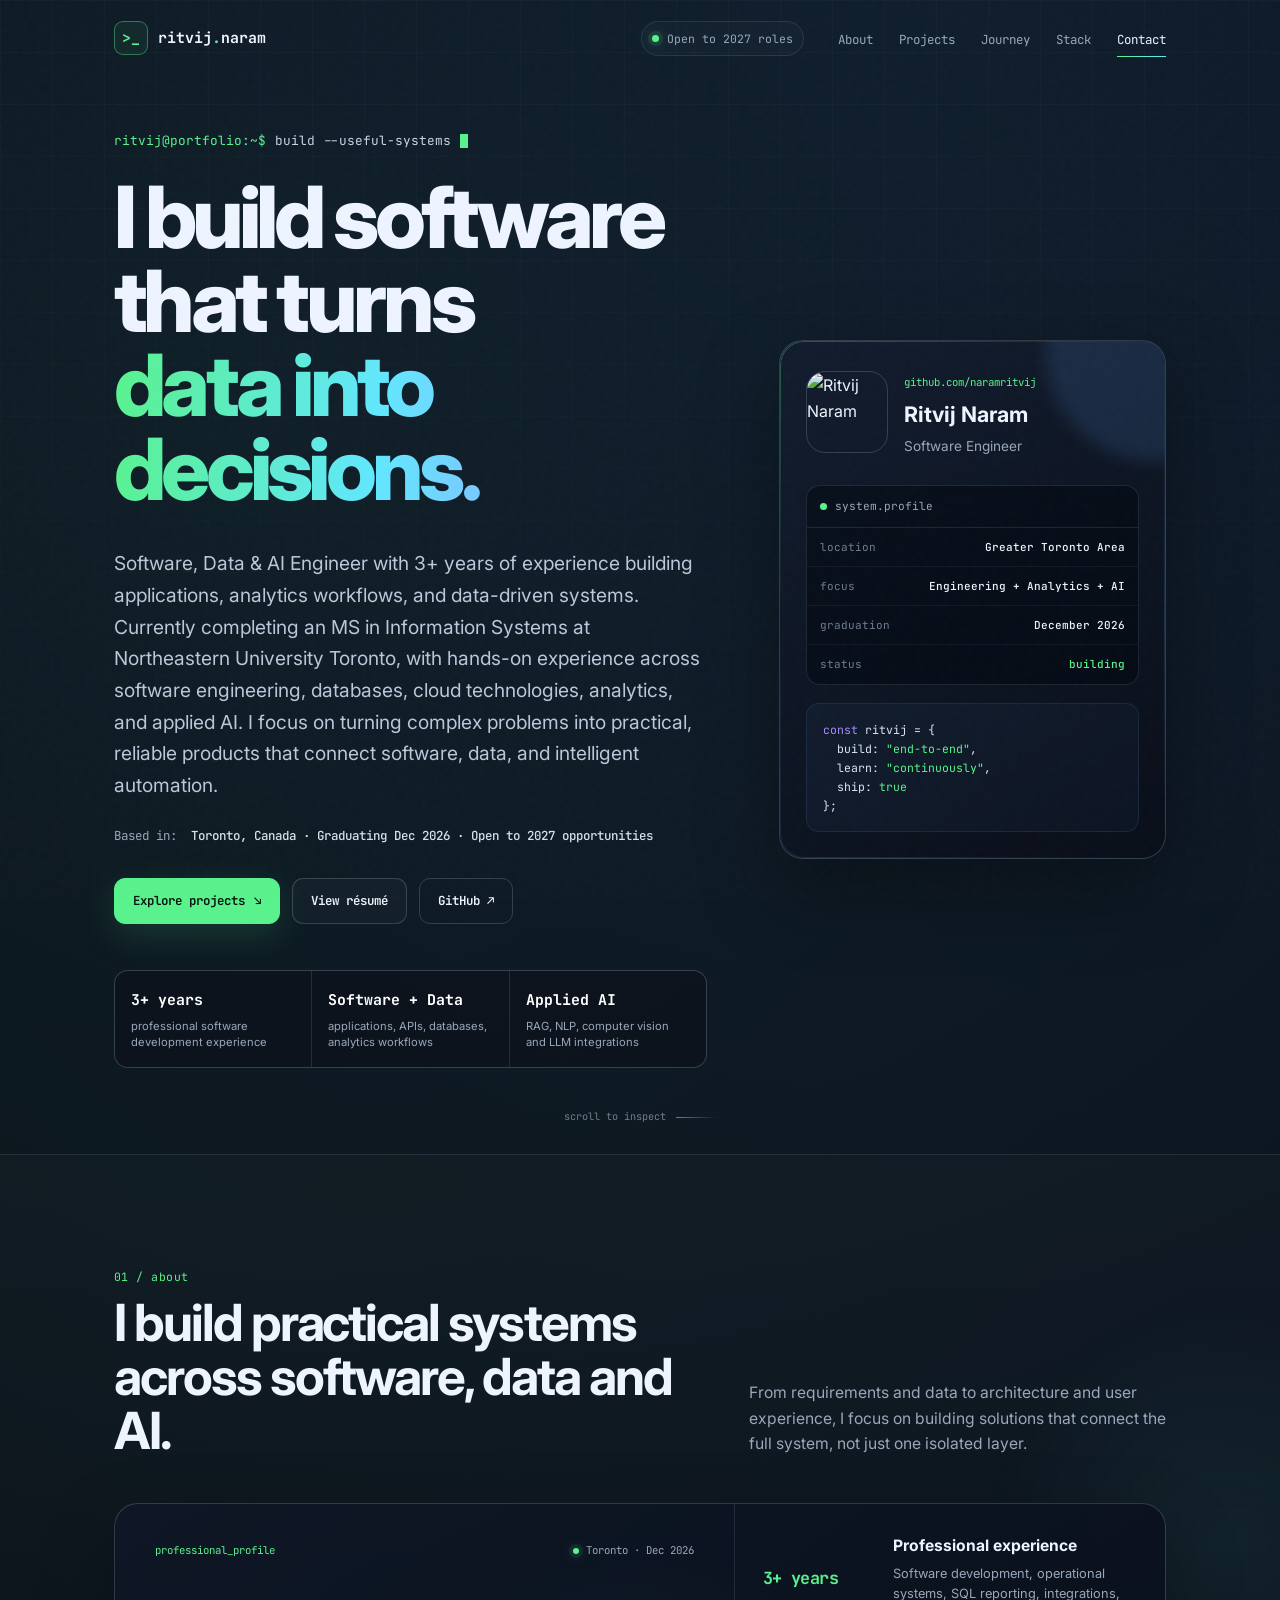
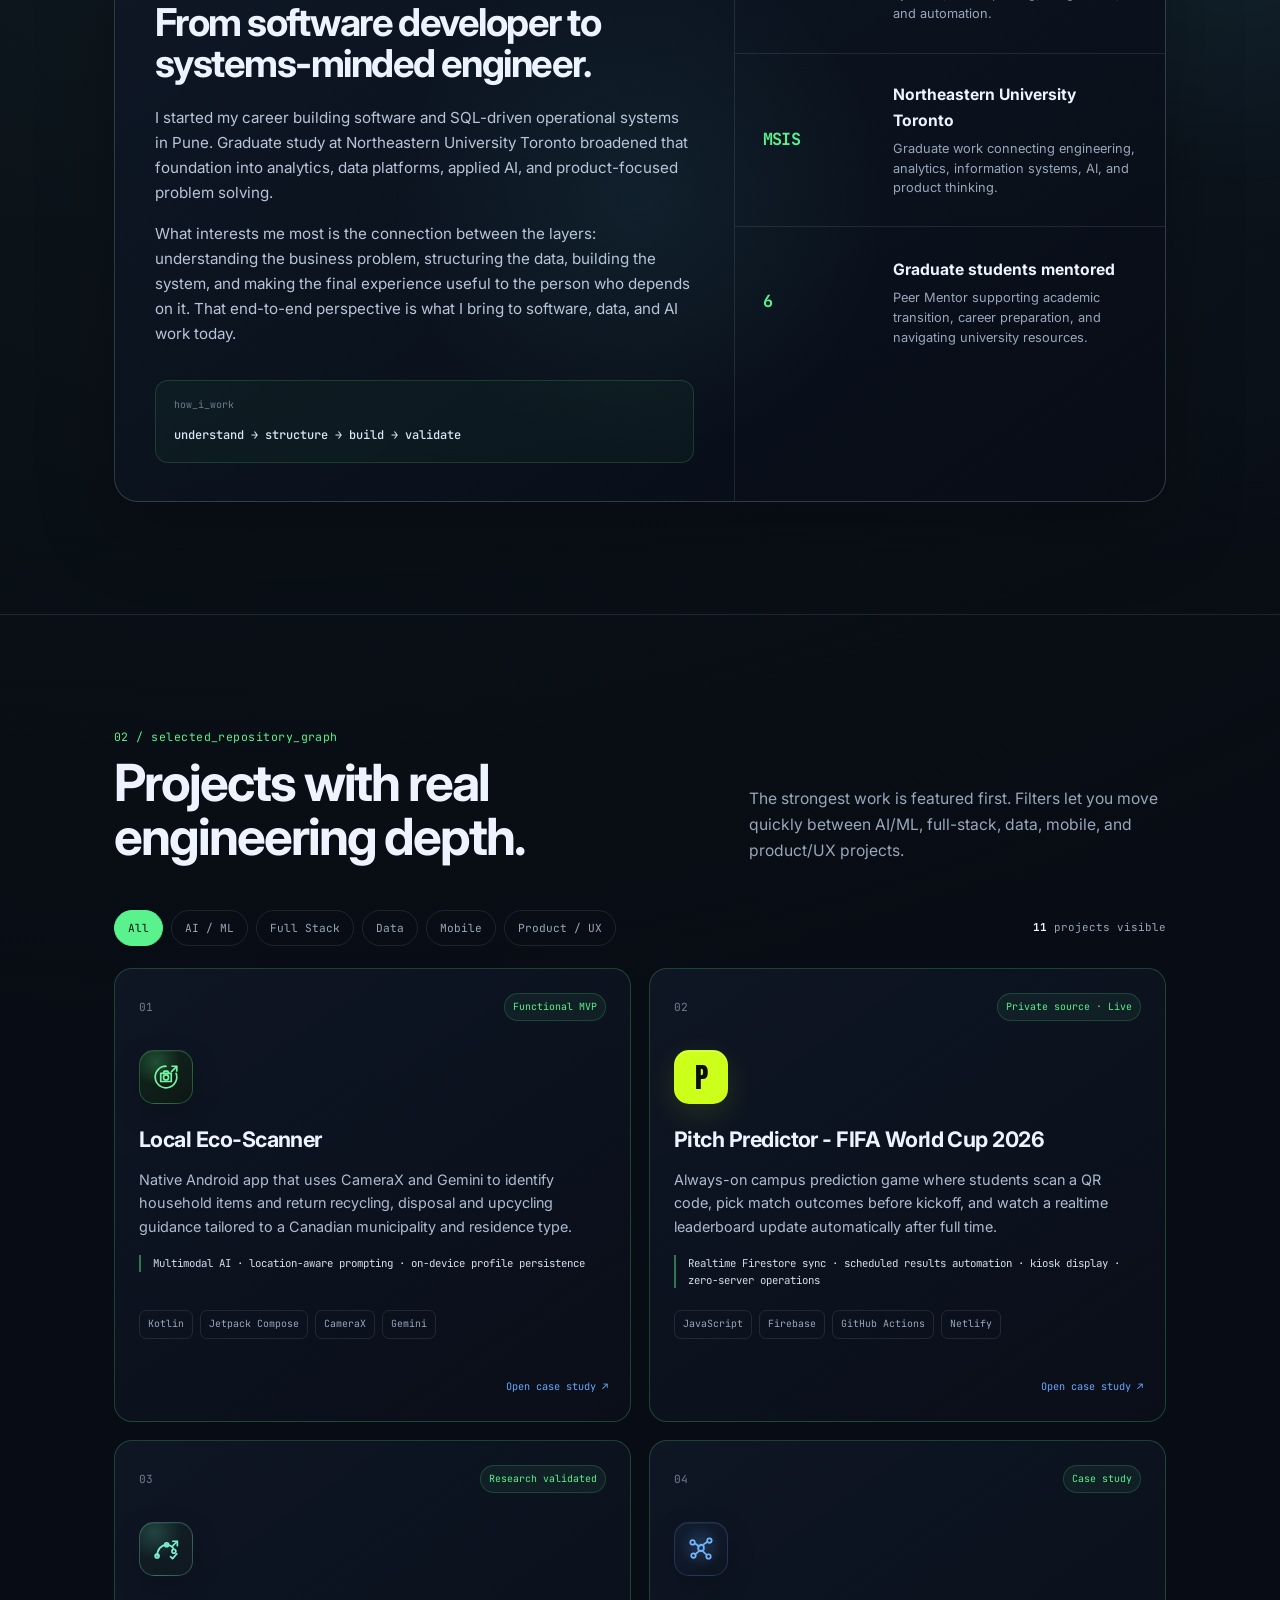
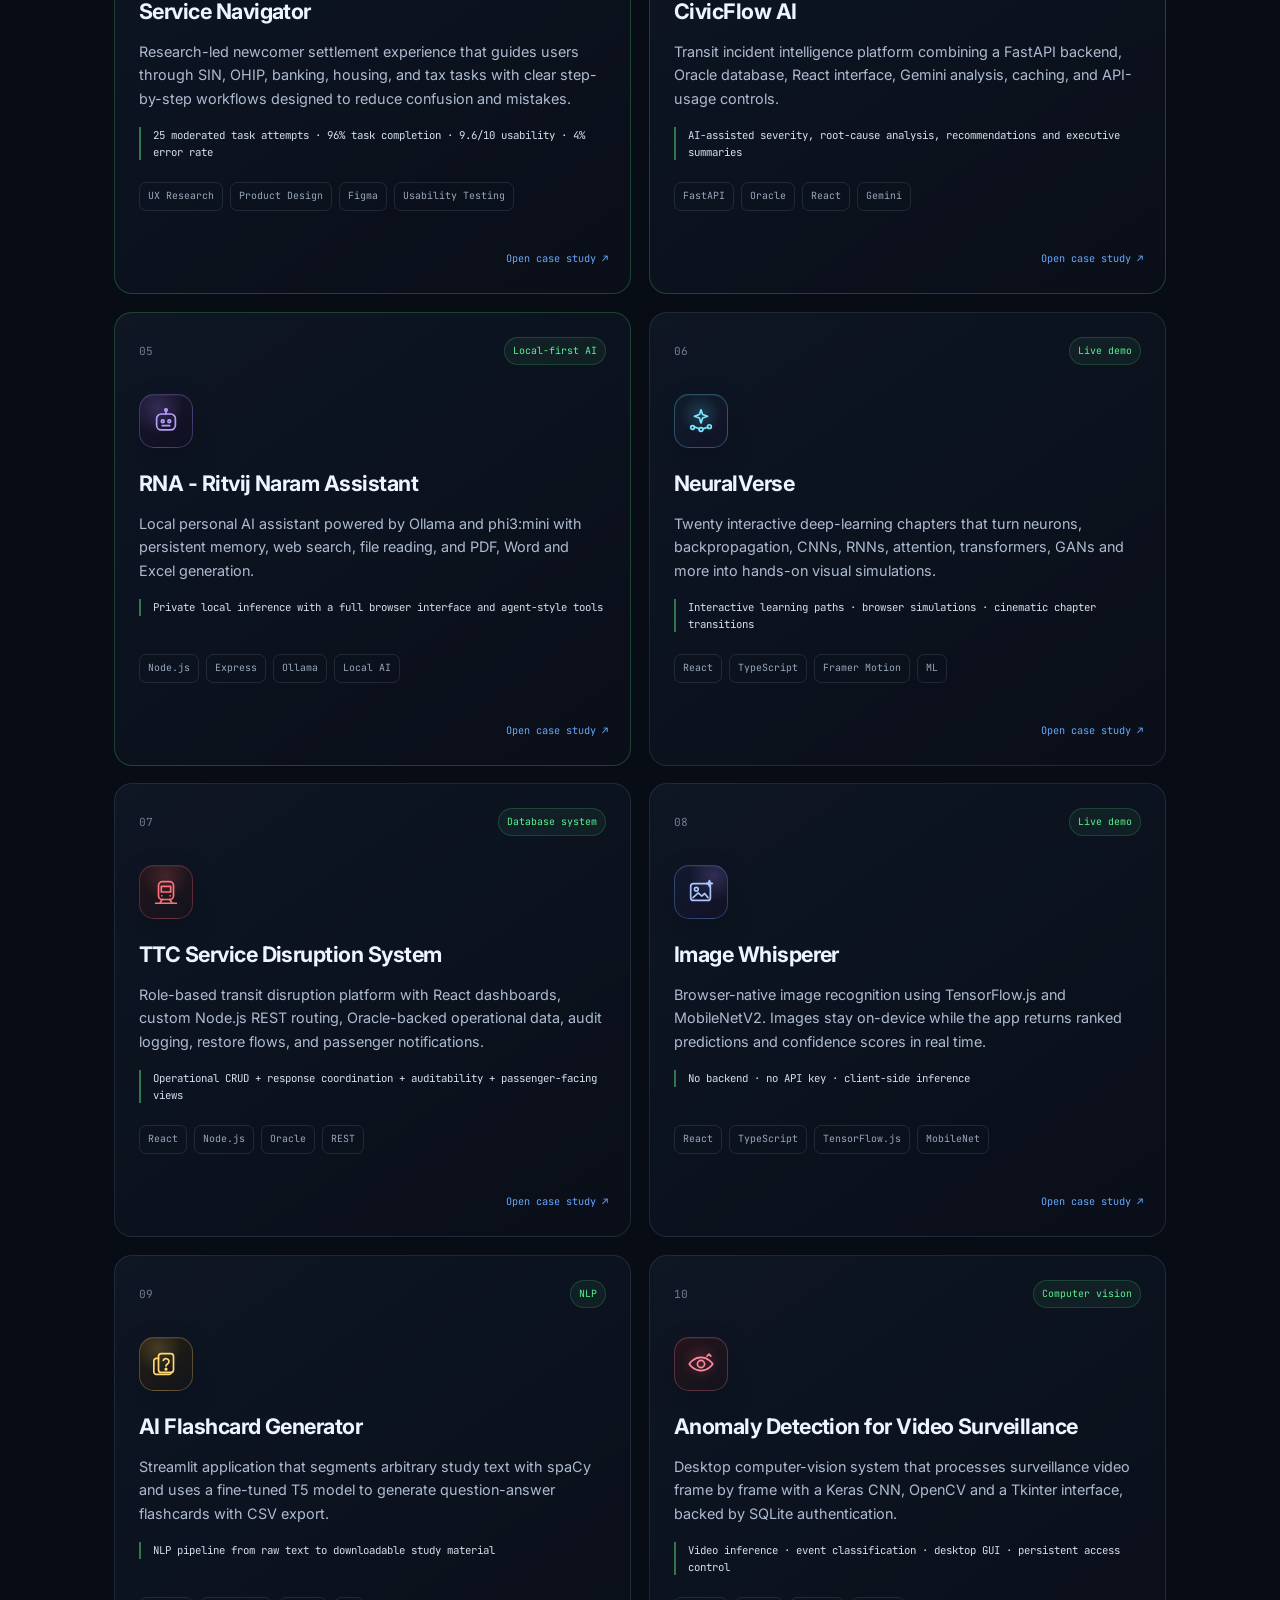
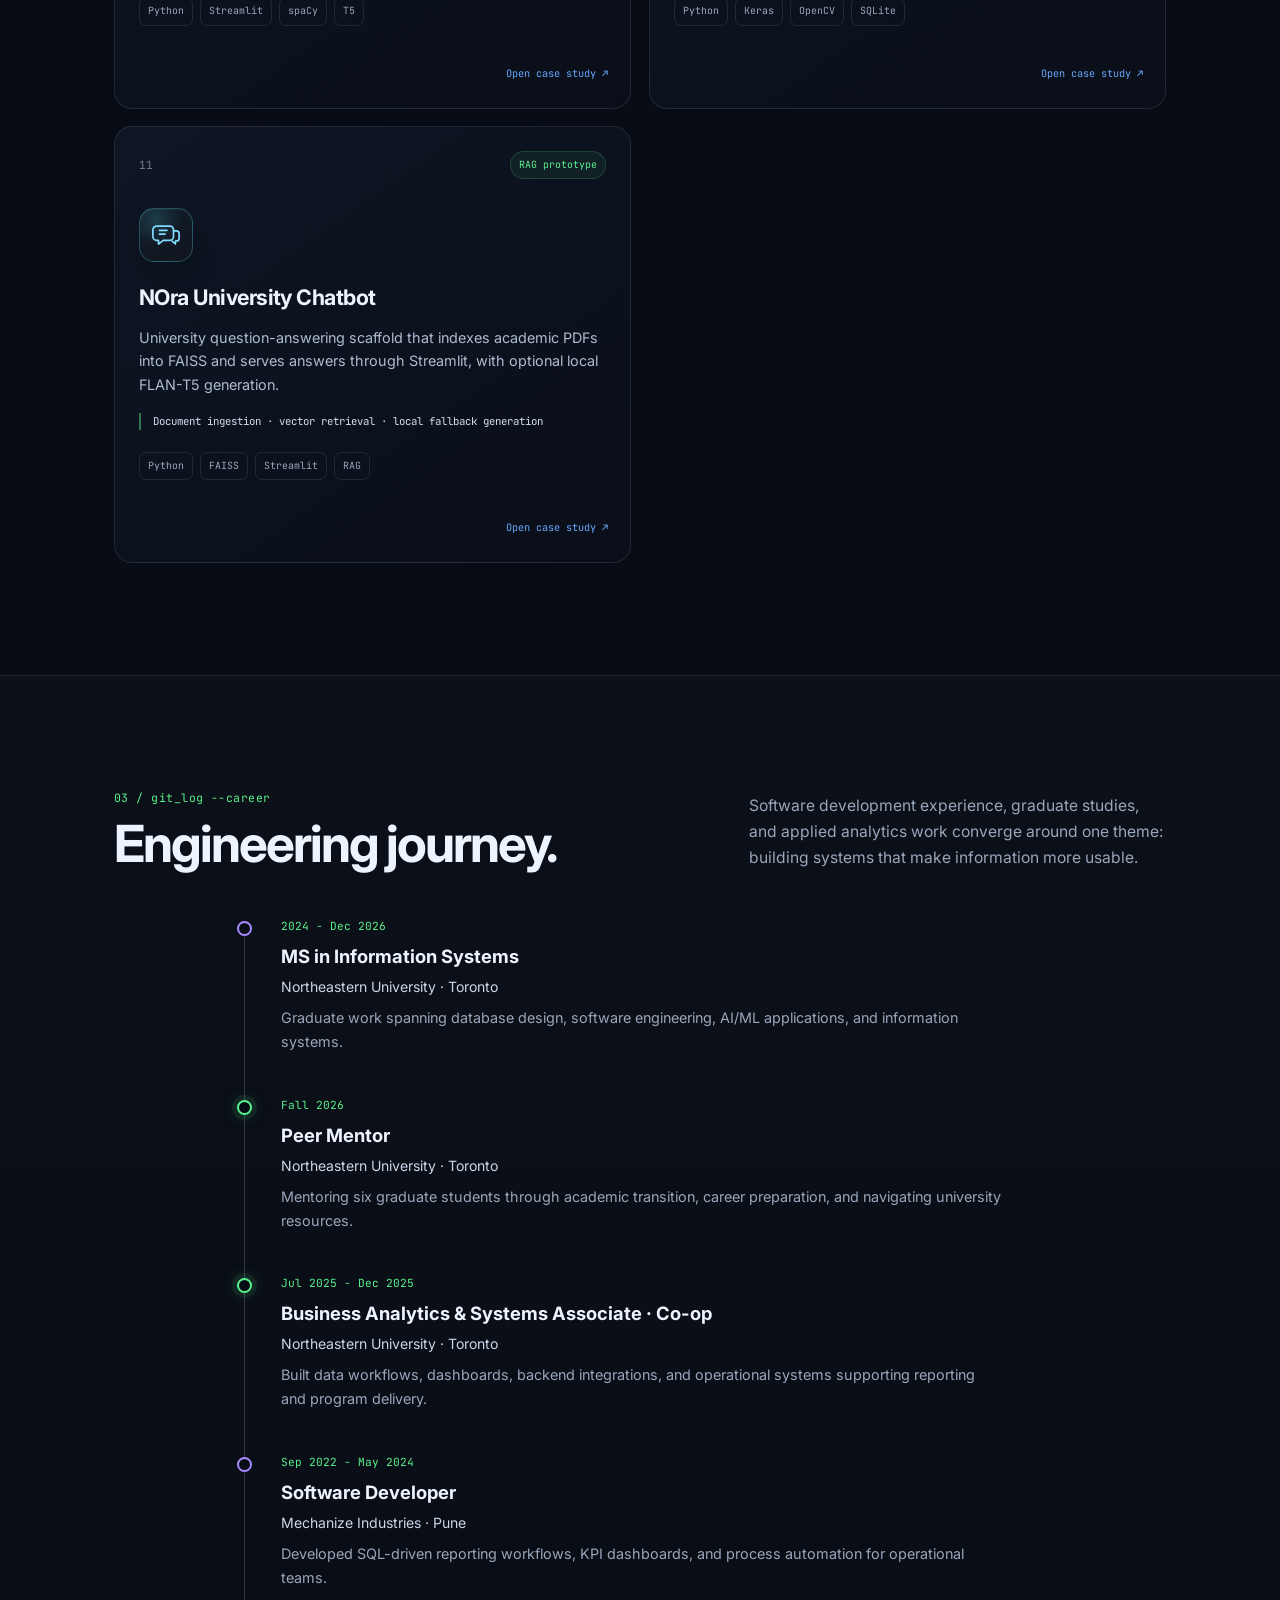
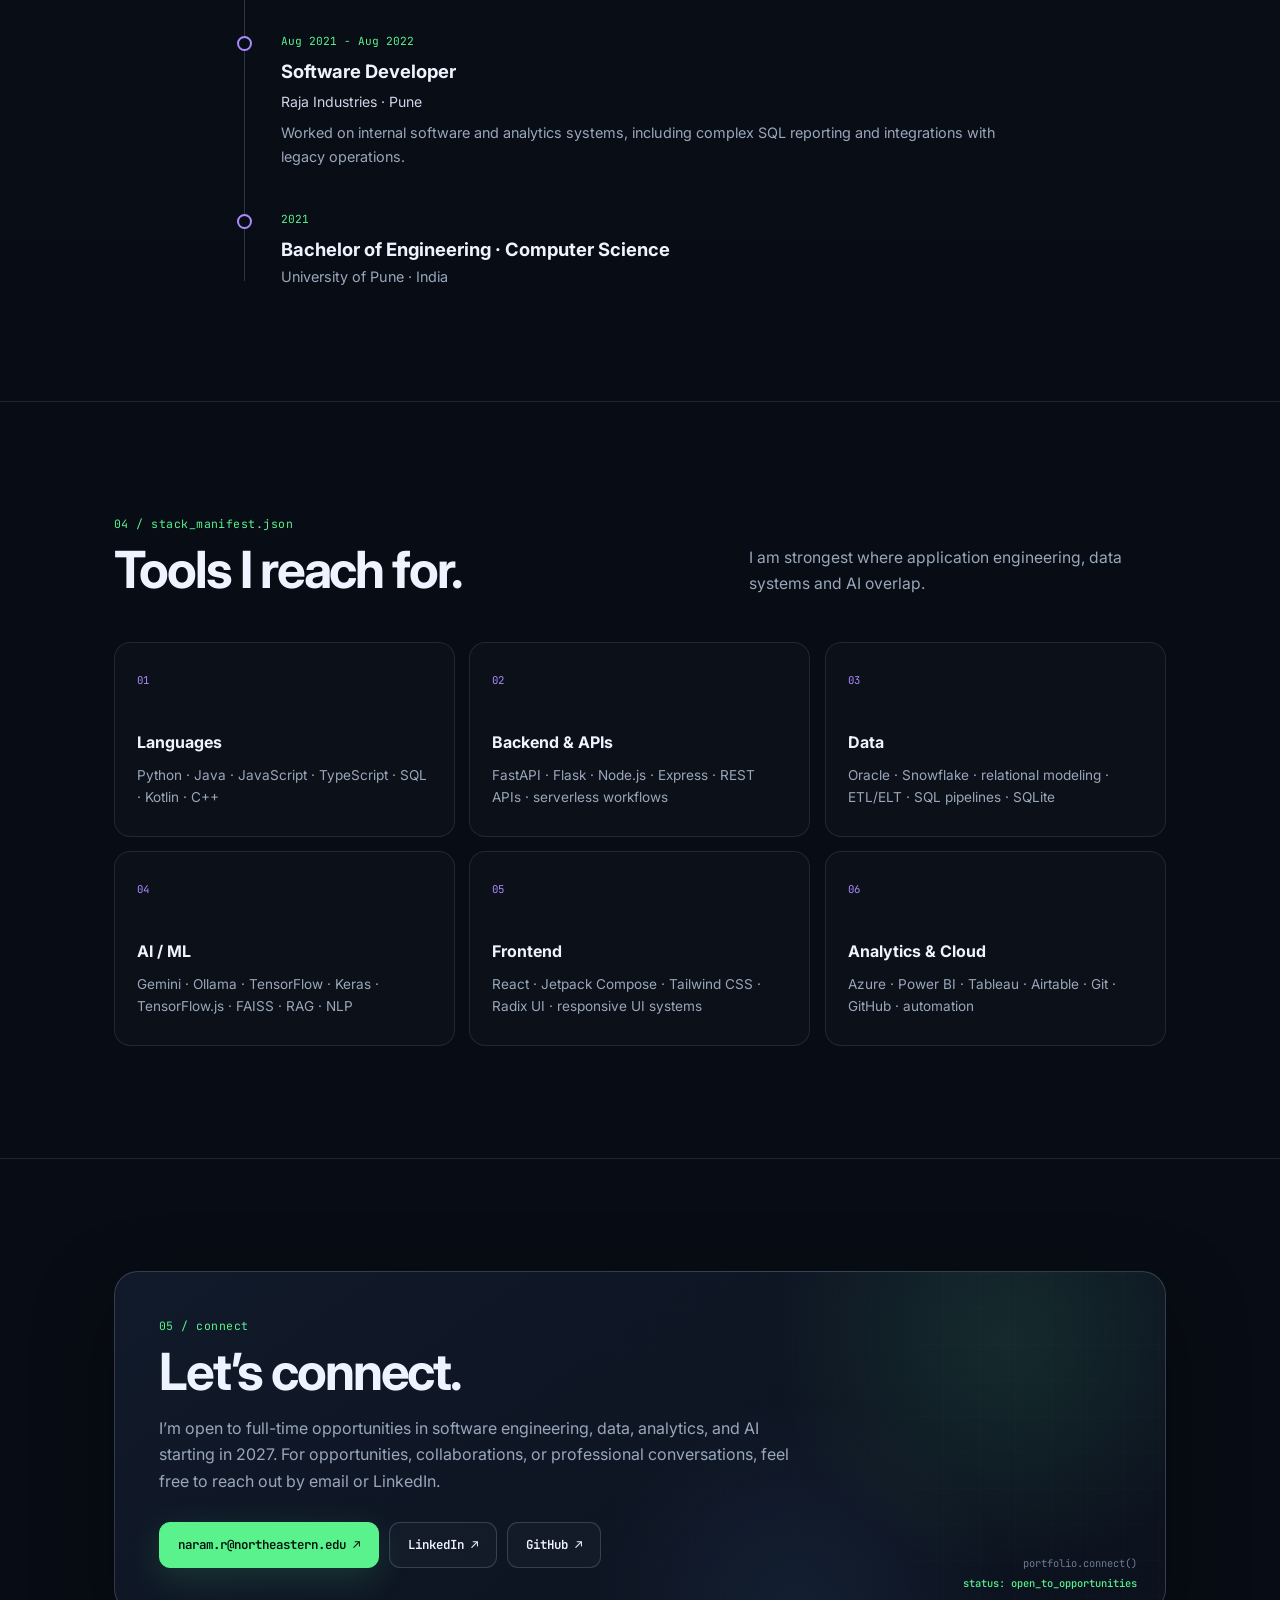
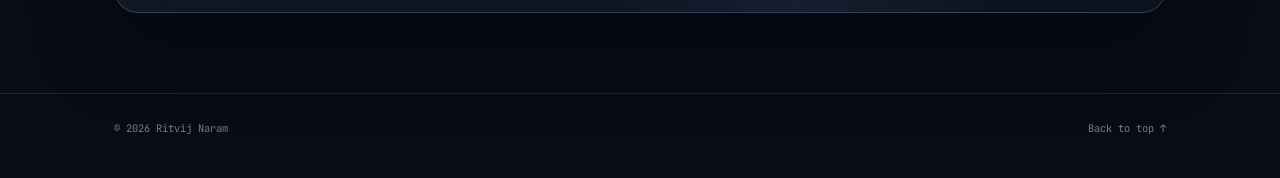
==== commit ac8adf9e: "Refine About message and normalize dash style" ====
--- a/index.html
+++ b/index.html
@@ -3,10 +3,10 @@
 <head>
   <meta charset="UTF-8">
   <meta name="viewport" content="width=device-width, initial-scale=1.0">
-  <title>Ritvij Naram — Software Engineer</title>
-  <meta name="description" content="Portfolio of Ritvij Naram — software, data and AI engineer building full-stack applications, data systems, and practical machine-learning products.">
+  <title>Ritvij Naram - Software Engineer</title>
+  <meta name="description" content="Portfolio of Ritvij Naram - software, data and AI engineer building full-stack applications, data systems, and practical machine-learning products.">
   <meta name="theme-color" content="#0a0f1c">
-  <meta property="og:title" content="Ritvij Naram — Software Engineer">
+  <meta property="og:title" content="Ritvij Naram - Software Engineer">
   <meta property="og:description" content="Full-stack applications, data systems, AI products, and engineering case studies.">
   <meta property="og:type" content="website">
   <link rel="preconnect" href="https://fonts.googleapis.com">
@@ -153,11 +153,11 @@
         <div class="section-heading reveal">
           <div>
             <p class="section-kicker">01 / about</p>
-            <h2>I work best when I understand the whole problem.</h2>
+            <h2>I build practical systems across software, data and AI.</h2>
           </div>
           <p class="section-intro">
-            From requirements and data to architecture and user experience, I’m most effective when I can understand
-            how the full system fits together — not just one isolated layer.
+            From requirements and data to architecture and user experience, I focus on building solutions that connect
+            the full system, not just one isolated layer.
           </p>
         </div>
 
@@ -272,13 +272,13 @@
             </div>
           </article>
 
-          <article class="project-card featured reveal" data-category="fullstack data" data-case-study="work/pitch-predictor.html" tabindex="0" role="link" aria-label="Open Pitch Predictor — FIFA World Cup 2026 case study">
+          <article class="project-card featured reveal" data-category="fullstack data" data-case-study="work/pitch-predictor.html" tabindex="0" role="link" aria-label="Open Pitch Predictor - FIFA World Cup 2026 case study">
             <div class="card-topline">
               <span class="project-index">02</span>
               <span class="project-state">Private source · Live</span>
             </div>
             <div class="project-icon logo-pitch" aria-hidden="true"><span class="pitch-mark">P</span></div>
-            <h3>Pitch Predictor — FIFA World Cup 2026</h3>
+            <h3>Pitch Predictor - FIFA World Cup 2026</h3>
             <p>
               Always-on campus prediction game where students scan a QR code, pick match outcomes before kickoff,
               and watch a realtime leaderboard update automatically after full time.
@@ -357,7 +357,7 @@
             </div>
           </article>
 
-          <article class="project-card featured reveal" data-category="ai fullstack" data-case-study="work/rna-assistant.html" tabindex="0" role="link" aria-label="Open RNA — Ritvij Naram Assistant case study">
+          <article class="project-card featured reveal" data-category="ai fullstack" data-case-study="work/rna-assistant.html" tabindex="0" role="link" aria-label="Open RNA - Ritvij Naram Assistant case study">
             <div class="card-topline">
               <span class="project-index">05</span>
               <span class="project-state">Local-first AI</span>
@@ -372,7 +372,7 @@
                 <path d="M12 21h8" />
               </svg>
             </div>
-            <h3>RNA — Ritvij Naram Assistant</h3>
+            <h3>RNA - Ritvij Naram Assistant</h3>
             <p>
               Local personal AI assistant powered by Ollama and phi3:mini with persistent memory,
               web search, file reading, and PDF, Word and Excel generation.
@@ -581,7 +581,7 @@
         <div class="timeline">
           <article class="timeline-item reveal">
             <div class="timeline-dot"></div>
-            <div class="timeline-meta">2024 — Dec 2026</div>
+            <div class="timeline-meta">2024 - Dec 2026</div>
             <h3>MS in Information Systems</h3>
             <p class="timeline-org">Northeastern University · Toronto</p>
             <p>Graduate work spanning database design, software engineering, AI/ML applications, and information systems.</p>
@@ -597,7 +597,7 @@
 
           <article class="timeline-item reveal">
             <div class="timeline-dot active"></div>
-            <div class="timeline-meta">Jul 2025 — Dec 2025</div>
+            <div class="timeline-meta">Jul 2025 - Dec 2025</div>
             <h3>Business Analytics & Systems Associate · Co-op</h3>
             <p class="timeline-org">Northeastern University · Toronto</p>
             <p>Built data workflows, dashboards, backend integrations, and operational systems supporting reporting and program delivery.</p>
@@ -605,7 +605,7 @@
 
           <article class="timeline-item reveal">
             <div class="timeline-dot"></div>
-            <div class="timeline-meta">Sep 2022 — May 2024</div>
+            <div class="timeline-meta">Sep 2022 - May 2024</div>
             <h3>Software Developer</h3>
             <p class="timeline-org">Mechanize Industries · Pune</p>
             <p>Developed SQL-driven reporting workflows, KPI dashboards, and process automation for operational teams.</p>
@@ -613,7 +613,7 @@
 
           <article class="timeline-item reveal">
             <div class="timeline-dot"></div>
-            <div class="timeline-meta">Aug 2021 — Aug 2022</div>
+            <div class="timeline-meta">Aug 2021 - Aug 2022</div>
             <h3>Software Developer</h3>
             <p class="timeline-org">Raja Industries · Pune</p>
             <p>Worked on internal software and analytics systems, including complex SQL reporting and integrations with legacy operations.</p>
--- a/assets/style.css
+++ b/assets/style.css
@@ -579,6 +579,75 @@
 .project-card.reveal{transform:translate3d(0,34px,0) scale(.982)}
 .project-card.reveal.is-visible{transform:translate3d(0,0,0) scale(1)}
 
+
+/* premium first-load intro */
+.intro-screen{display:none}
+.intro-pending .intro-screen{
+  position:fixed;inset:0;z-index:3000;display:grid;place-items:center;overflow:hidden;
+  background:
+    radial-gradient(circle at 50% 45%,rgba(89,242,141,.09),transparent 24%),
+    radial-gradient(circle at 70% 20%,rgba(105,168,255,.08),transparent 26%),
+    #070b12;
+}
+.intro-active{overflow:hidden}
+.intro-grid{
+  position:absolute;inset:-10%;opacity:.32;
+  background-image:linear-gradient(rgba(255,255,255,.035) 1px,transparent 1px),linear-gradient(90deg,rgba(255,255,255,.035) 1px,transparent 1px);
+  background-size:52px 52px;
+  animation:intro-grid-drift 2s cubic-bezier(.16,1,.3,1) both
+}
+.intro-orbit{position:absolute;border:1px solid rgba(98,231,255,.13);border-radius:50%;animation:intro-orbit 1.8s cubic-bezier(.16,1,.3,1) both}
+.intro-orbit-a{width:420px;height:420px}
+.intro-orbit-b{width:620px;height:620px;border-color:rgba(169,139,255,.09);animation-delay:.08s}
+.intro-content{position:relative;z-index:2;text-align:center;padding:24px;animation:intro-content-in .72s .08s cubic-bezier(.16,1,.3,1) both}
+.intro-overline{
+  display:inline-block;margin-bottom:18px;font-family:var(--mono);font-size:.72rem;letter-spacing:.18em;
+  text-transform:uppercase;color:var(--green)
+}
+.intro-content h1{margin:0;font-size:clamp(3rem,8vw,7.2rem);line-height:.92;letter-spacing:-.06em}
+.intro-role{margin:18px 0 0;font-family:var(--mono);font-size:clamp(.9rem,2vw,1.15rem);color:#d8e4f3}
+.intro-rule{width:min(310px,62vw);height:1px;margin:24px auto 18px;background:rgba(255,255,255,.08);overflow:hidden}
+.intro-rule span{display:block;width:100%;height:100%;background:linear-gradient(90deg,var(--green),var(--cyan),var(--purple));transform-origin:left;animation:intro-rule 1.15s .28s cubic-bezier(.16,1,.3,1) both}
+.intro-subline{margin:0;color:var(--muted);font-size:.82rem}
+.intro-leaving .intro-content{animation:intro-content-out .42s cubic-bezier(.4,0,1,1) both}
+.intro-leaving .intro-screen{animation:intro-screen-out .52s cubic-bezier(.4,0,1,1) both}
+@keyframes intro-content-in{from{opacity:0;transform:translateY(18px) scale(.98);filter:blur(8px)}to{opacity:1;transform:none;filter:blur(0)}}
+@keyframes intro-content-out{to{opacity:0;transform:translateY(-10px) scale(1.01);filter:blur(5px)}}
+@keyframes intro-screen-out{to{opacity:0;visibility:hidden}}
+@keyframes intro-rule{from{transform:scaleX(0)}to{transform:scaleX(1)}}
+@keyframes intro-orbit{from{opacity:0;transform:scale(.72) rotate(-8deg)}to{opacity:1;transform:scale(1) rotate(0)}}
+@keyframes intro-grid-drift{from{transform:scale(1.08);opacity:0}to{transform:scale(1);opacity:.32}}
+
+/* clickable project cards + action dock */
+.project-card[data-case-study]{cursor:pointer;padding-bottom:82px}
+.project-card[data-case-study]:focus-visible{outline:2px solid var(--green);outline-offset:4px}
+.card-open-cue{
+  position:absolute;right:22px;bottom:25px;z-index:2;
+  font-family:var(--mono);font-size:.64rem;color:var(--blue);
+  transition:opacity .22s ease,transform .28s cubic-bezier(.16,1,.3,1)
+}
+.project-card .card-links{
+  position:absolute;left:18px;right:18px;bottom:16px;z-index:4;
+  margin:0;padding:10px 12px;border:1px solid rgba(148,163,184,.2);border-radius:12px;
+  background:rgba(8,12,20,.88);backdrop-filter:blur(16px);
+  box-shadow:0 14px 36px rgba(0,0,0,.28)
+}
+.project-card .card-links a{
+  display:inline-flex;align-items:center;min-height:31px;padding:5px 8px;border-radius:7px;
+  transition:background .2s ease,color .2s ease
+}
+.project-card .card-links a:hover{background:rgba(105,168,255,.1);color:#dce9ff}
+@media (hover:hover) and (pointer:fine){
+  .project-card .card-links{opacity:0;transform:translateY(10px);pointer-events:none;transition:opacity .24s ease,transform .32s cubic-bezier(.16,1,.3,1)}
+  .project-card:hover .card-links,.project-card:focus-within .card-links,.project-card:focus .card-links{opacity:1;transform:none;pointer-events:auto}
+  .project-card:hover .card-open-cue,.project-card:focus-within .card-open-cue,.project-card:focus .card-open-cue{opacity:0;transform:translateY(-4px)}
+}
+@media (hover:none){
+  .card-open-cue{display:none}
+  .project-card .card-links{position:relative;left:auto;right:auto;bottom:auto;margin-top:auto}
+  .project-card[data-case-study]{padding-bottom:24px}
+}
+
 /* case studies */
 .case-page{background:radial-gradient(circle at 80% 0%,rgba(105,168,255,.07),transparent 28%),var(--bg)}
 .case-hero{
@@ -726,6 +795,169 @@
 .case-tech span{
   padding:6px 9px;border:1px solid var(--line);border-radius:8px;
   font-family:var(--mono);font-size:.62rem;color:var(--muted)
+}
+
+
+/* project-specific third visualizations */
+.visual-showcase{
+  margin-top:26px;padding:22px;border:1px solid var(--line-strong);border-radius:20px;
+  background:linear-gradient(145deg,rgba(16,24,39,.9),rgba(9,14,24,.96));
+  box-shadow:0 22px 60px rgba(0,0,0,.22)
+}
+.visual-showcase-title{
+  display:flex;justify-content:space-between;gap:16px;align-items:center;margin-bottom:18px;
+  font-family:var(--mono);font-size:.65rem;color:var(--muted)
+}
+.visual-showcase-title strong{color:#dce7f6;font-weight:500}
+.mini-window{
+  overflow:hidden;border:1px solid var(--line);border-radius:16px;background:#0b1220
+}
+.mini-window-bar{display:flex;align-items:center;gap:6px;padding:10px 12px;border-bottom:1px solid var(--line);background:rgba(255,255,255,.018)}
+.mini-window-bar i{width:7px;height:7px;border-radius:50%;background:var(--muted-2)}
+.mini-window-bar span{margin-left:8px;font-family:var(--mono);font-size:.61rem;color:var(--muted)}
+.mini-window-body{padding:18px}
+.ui-grid{display:grid;grid-template-columns:repeat(3,minmax(0,1fr));gap:10px}
+.ui-card{padding:14px;border:1px solid var(--line);border-radius:12px;background:rgba(255,255,255,.018)}
+.ui-card span{display:block;font-family:var(--mono);font-size:.58rem;color:var(--green);margin-bottom:7px}
+.ui-card strong{display:block;font-size:.83rem}
+.ui-card p{margin:5px 0 0;color:var(--muted);font-size:.7rem;line-height:1.45}
+.phone-shell{
+  width:min(340px,100%);margin:0 auto;padding:11px;border:1px solid rgba(148,163,184,.3);
+  border-radius:30px;background:#070b12;box-shadow:0 18px 45px rgba(0,0,0,.32)
+}
+.phone-screen{overflow:hidden;min-height:500px;border-radius:22px;background:linear-gradient(180deg,#101a2b,#0d1320)}
+.phone-top{padding:14px 16px;border-bottom:1px solid var(--line);font-family:var(--mono);font-size:.62rem;color:#b9c7d8}
+.scan-preview{
+  height:210px;margin:14px;border:1px dashed rgba(89,242,141,.28);border-radius:16px;display:grid;place-items:center;
+  background:radial-gradient(circle,rgba(89,242,141,.08),transparent 58%)
+}
+.scan-preview svg{width:76px;height:76px;stroke:var(--green);fill:none;stroke-width:1.3}
+.result-stack{display:grid;gap:9px;padding:0 14px 16px}
+.result-block{padding:12px;border:1px solid var(--line);border-radius:11px;background:rgba(255,255,255,.02)}
+.result-block span{display:block;font-family:var(--mono);font-size:.56rem;color:var(--green);margin-bottom:5px}
+.result-block strong{font-size:.78rem}
+.rule-grid{display:grid;grid-template-columns:repeat(3,minmax(0,1fr));gap:12px}
+.rule-card{padding:20px;border:1px solid var(--line);border-radius:15px;background:rgba(255,255,255,.018);text-align:center}
+.rule-card .rule-symbol{display:grid;place-items:center;width:50px;height:50px;margin:0 auto 14px;border-radius:14px;background:rgba(89,242,141,.07);font-family:var(--mono);font-size:1rem;color:var(--green)}
+.rule-card h3{margin:0 0 6px;font-size:.9rem}
+.rule-card p{margin:0;color:var(--muted);font-size:.72rem}
+.schema-grid{display:grid;grid-template-columns:repeat(2,minmax(0,1fr));gap:10px}
+.schema-field{padding:14px 15px;border:1px solid var(--line);border-radius:12px;background:rgba(255,255,255,.017)}
+.schema-field span{font-family:var(--mono);font-size:.57rem;color:var(--purple)}
+.schema-field strong{display:block;margin-top:6px;font-size:.82rem}
+.tool-map{display:grid;grid-template-columns:repeat(3,minmax(0,1fr));gap:12px;align-items:stretch}
+.tool-node{padding:18px;border:1px solid var(--line);border-radius:14px;text-align:center;background:rgba(255,255,255,.018)}
+.tool-node.center{border-color:rgba(169,139,255,.4);background:rgba(169,139,255,.06)}
+.tool-node span{font-family:var(--mono);font-size:.58rem;color:var(--cyan)}
+.tool-node strong{display:block;margin-top:7px;font-size:.84rem}
+.chapter-lanes{display:grid;grid-template-columns:repeat(3,minmax(0,1fr));gap:12px}
+.chapter-lane{padding:18px;border:1px solid var(--line);border-radius:14px;background:rgba(255,255,255,.018)}
+.chapter-lane>span{font-family:var(--mono);font-size:.6rem;color:var(--green)}
+.chapter-lane h3{margin:8px 0 12px;font-size:.9rem}
+.chapter-chips{display:flex;flex-wrap:wrap;gap:6px}
+.chapter-chips span{padding:5px 7px;border:1px solid var(--line);border-radius:7px;font-family:var(--mono);font-size:.55rem;color:var(--muted)}
+.role-matrix{width:100%;border-collapse:separate;border-spacing:0;overflow:hidden;border:1px solid var(--line);border-radius:14px}
+.role-matrix th,.role-matrix td{padding:12px 14px;border-right:1px solid var(--line);border-bottom:1px solid var(--line);text-align:left;font-size:.74rem}
+.role-matrix th{font-family:var(--mono);font-size:.61rem;color:var(--green);background:rgba(255,255,255,.025)}
+.role-matrix td{color:#b7c4d6}
+.role-matrix tr:last-child td{border-bottom:0}.role-matrix th:last-child,.role-matrix td:last-child{border-right:0}
+.check{color:var(--green);font-family:var(--mono)}
+.prediction-demo{display:grid;grid-template-columns:180px 1fr;gap:20px;align-items:center}
+.prediction-placeholder{aspect-ratio:1;border:1px solid var(--line);border-radius:15px;display:grid;place-items:center;background:radial-gradient(circle,rgba(105,168,255,.1),transparent 58%)}
+.prediction-placeholder svg{width:72px;height:72px;fill:none;stroke:var(--blue);stroke-width:1.4}
+.prediction-bars{display:grid;gap:13px}
+.prediction-row{display:grid;grid-template-columns:64px 1fr;gap:10px;align-items:center}
+.prediction-row span{font-family:var(--mono);font-size:.62rem;color:var(--muted)}
+.prediction-track{height:12px;border-radius:999px;background:rgba(255,255,255,.055);overflow:hidden}
+.prediction-track i{display:block;height:100%;width:var(--w);border-radius:inherit;background:linear-gradient(90deg,var(--blue),var(--cyan))}
+.flashcard-transform{display:grid;grid-template-columns:1fr auto 1fr;gap:14px;align-items:center}
+.source-card,.flash-card{padding:18px;border:1px solid var(--line);border-radius:15px;background:rgba(255,255,255,.018)}
+.source-card span,.flash-card span{display:block;font-family:var(--mono);font-size:.58rem;color:var(--green);margin-bottom:9px}
+.source-card p,.flash-card p{margin:0;color:#c3cede;font-size:.78rem}
+.transform-arrow{font-family:var(--mono);color:var(--green)}
+.tensor-visual{display:grid;grid-template-columns:1fr auto 1fr;gap:18px;align-items:center}
+.pixel-grid{display:grid;grid-template-columns:repeat(8,1fr);gap:3px;padding:12px;border:1px solid var(--line);border-radius:14px;background:#0b101a}
+.pixel-grid i{aspect-ratio:1;border-radius:2px;background:rgba(255,255,255,var(--shade,.12))}
+.decision-panel{padding:18px;border:1px solid var(--line);border-radius:14px;background:rgba(255,255,255,.018)}
+.decision-panel span{font-family:var(--mono);font-size:.58rem;color:var(--purple)}
+.decision-panel strong{display:block;margin:8px 0 5px}
+.decision-panel p{margin:0;color:var(--muted);font-size:.72rem}
+.retrieval-board{display:grid;grid-template-columns:.9fr 1.1fr;gap:16px}
+.chunk-stack{display:grid;gap:8px}
+.chunk{padding:13px;border:1px solid var(--line);border-radius:11px;background:rgba(255,255,255,.018)}
+.chunk span{font-family:var(--mono);font-size:.56rem;color:var(--green)}
+.chunk p{margin:5px 0 0;color:var(--muted);font-size:.7rem}
+.answer-box{padding:18px;border:1px solid rgba(169,139,255,.28);border-radius:14px;background:rgba(169,139,255,.04)}
+.answer-box span{font-family:var(--mono);font-size:.58rem;color:var(--purple)}
+.answer-box p{margin:9px 0 0;color:#c8d3e3;font-size:.76rem}
+.task-map{display:grid;grid-template-columns:repeat(5,minmax(0,1fr));gap:9px}
+.task-pill{padding:15px 10px;border:1px solid var(--line);border-radius:13px;text-align:center;background:rgba(255,255,255,.018)}
+.task-pill span{display:block;font-family:var(--mono);font-size:.55rem;color:var(--green)}
+.task-pill strong{display:block;margin-top:8px;font-size:.78rem}
+@media(max-width:760px){
+  .ui-grid,.rule-grid,.tool-map,.chapter-lanes,.task-map{grid-template-columns:1fr}
+  .schema-grid{grid-template-columns:1fr}
+  .prediction-demo,.flashcard-transform,.tensor-visual,.retrieval-board{grid-template-columns:1fr}
+  .transform-arrow{text-align:center;transform:rotate(90deg)}
+  .role-matrix{display:block;overflow-x:auto}
+}
+
+/* real product screenshot galleries */
+.real-product-showcase{padding:24px}
+.real-app-gallery{
+  display:grid;grid-template-columns:repeat(3,minmax(0,1fr));gap:18px;align-items:start
+}
+.app-shot{margin:0;min-width:0}
+.app-shot>a{display:block;border-radius:22px}
+.app-shot-frame{
+  position:relative;overflow:hidden;padding:8px;border:1px solid rgba(148,163,184,.28);
+  border-radius:24px;background:linear-gradient(145deg,#111927,#080d15);
+  box-shadow:0 18px 50px rgba(0,0,0,.32);
+  transition:transform .32s cubic-bezier(.16,1,.3,1),border-color .25s ease,box-shadow .32s ease
+}
+.app-shot-frame::before{
+  content:"";position:absolute;inset:0;pointer-events:none;z-index:1;
+  background:linear-gradient(145deg,rgba(255,255,255,.06),transparent 24%,transparent 72%,rgba(89,242,141,.035))
+}
+.app-shot img{
+  position:relative;z-index:0;display:block;width:100%;height:auto;max-height:700px;
+  object-fit:contain;border-radius:17px;background:#05080d
+}
+.app-shot-results img{max-height:760px}
+.app-shot>a:hover .app-shot-frame{
+  transform:translateY(-5px);border-color:rgba(89,242,141,.34);
+  box-shadow:0 24px 64px rgba(0,0,0,.4),0 0 0 1px rgba(89,242,141,.05)
+}
+.app-shot figcaption{padding:15px 5px 0}
+.app-shot figcaption span{
+  display:block;margin-bottom:6px;font-family:var(--mono);font-size:.58rem;color:var(--green)
+}
+.app-shot figcaption strong{display:block;font-size:.88rem;color:#e5edf8}
+.app-shot figcaption p{margin:5px 0 0;color:var(--muted);font-size:.72rem;line-height:1.5}
+.product-proof-note{
+  margin:24px 0 0;padding:16px 18px;border:1px solid rgba(89,242,141,.16);border-radius:13px;
+  background:rgba(89,242,141,.035);color:#b9c7d8;font-size:.76rem
+}
+.product-proof-note span{
+  display:block;margin-bottom:7px;font-family:var(--mono);font-size:.58rem;color:var(--green)
+}
+.result-crop-stack{
+  display:grid;gap:4px;padding:8px;background:#f4f7f2
+}
+.result-crop-stack img{
+  display:block;width:min(100%,260px);height:auto;max-height:none!important;margin:0 auto;
+  border-radius:10px;background:#f4f7f2
+}
+.result-crop-stack::before{display:none}
+@media(max-width:980px){
+  .real-app-gallery{grid-template-columns:repeat(2,minmax(0,1fr))}
+  .app-shot-results{grid-column:1/-1;max-width:420px;justify-self:center;width:100%}
+}
+@media(max-width:620px){
+  .real-product-showcase{padding:16px}
+  .real-app-gallery{grid-template-columns:1fr}
+  .app-shot-results{grid-column:auto;max-width:none}
+  .app-shot img,.app-shot-results img{max-height:none}
 }
 
 /* responsive */
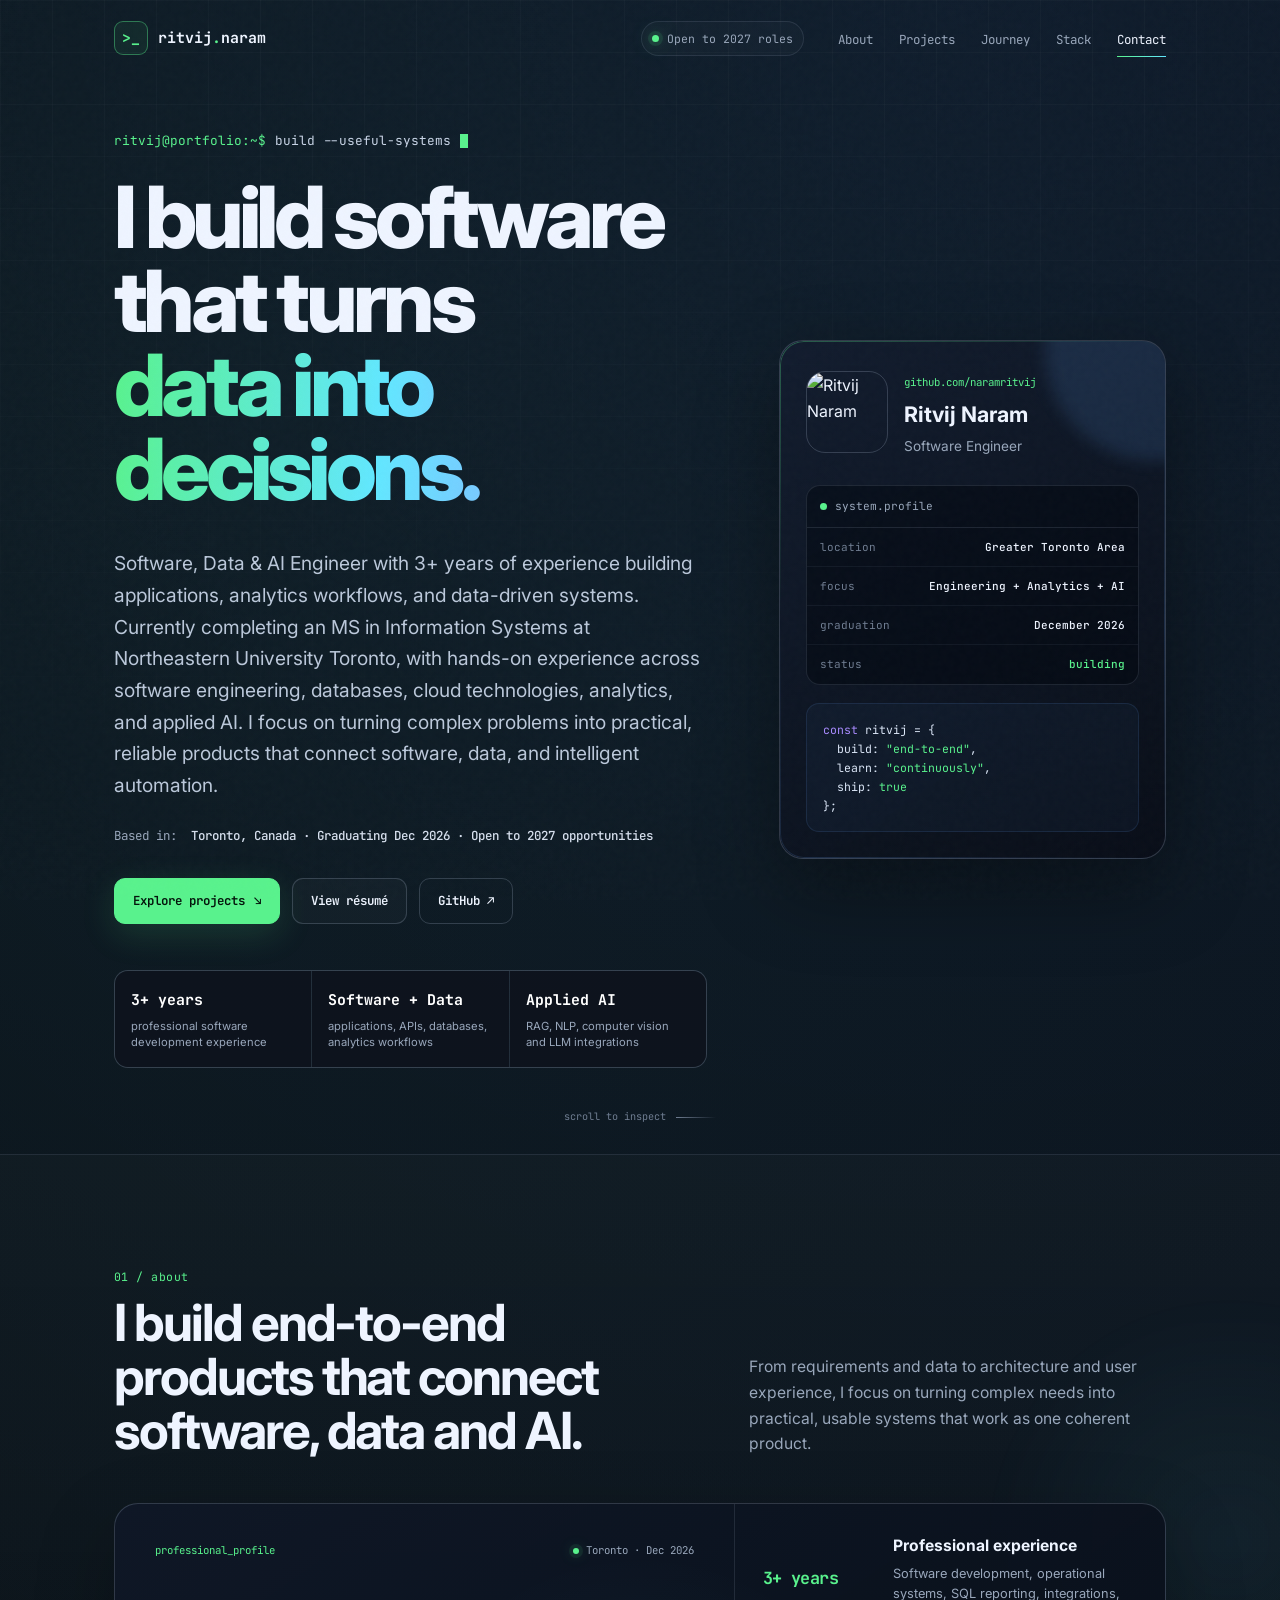
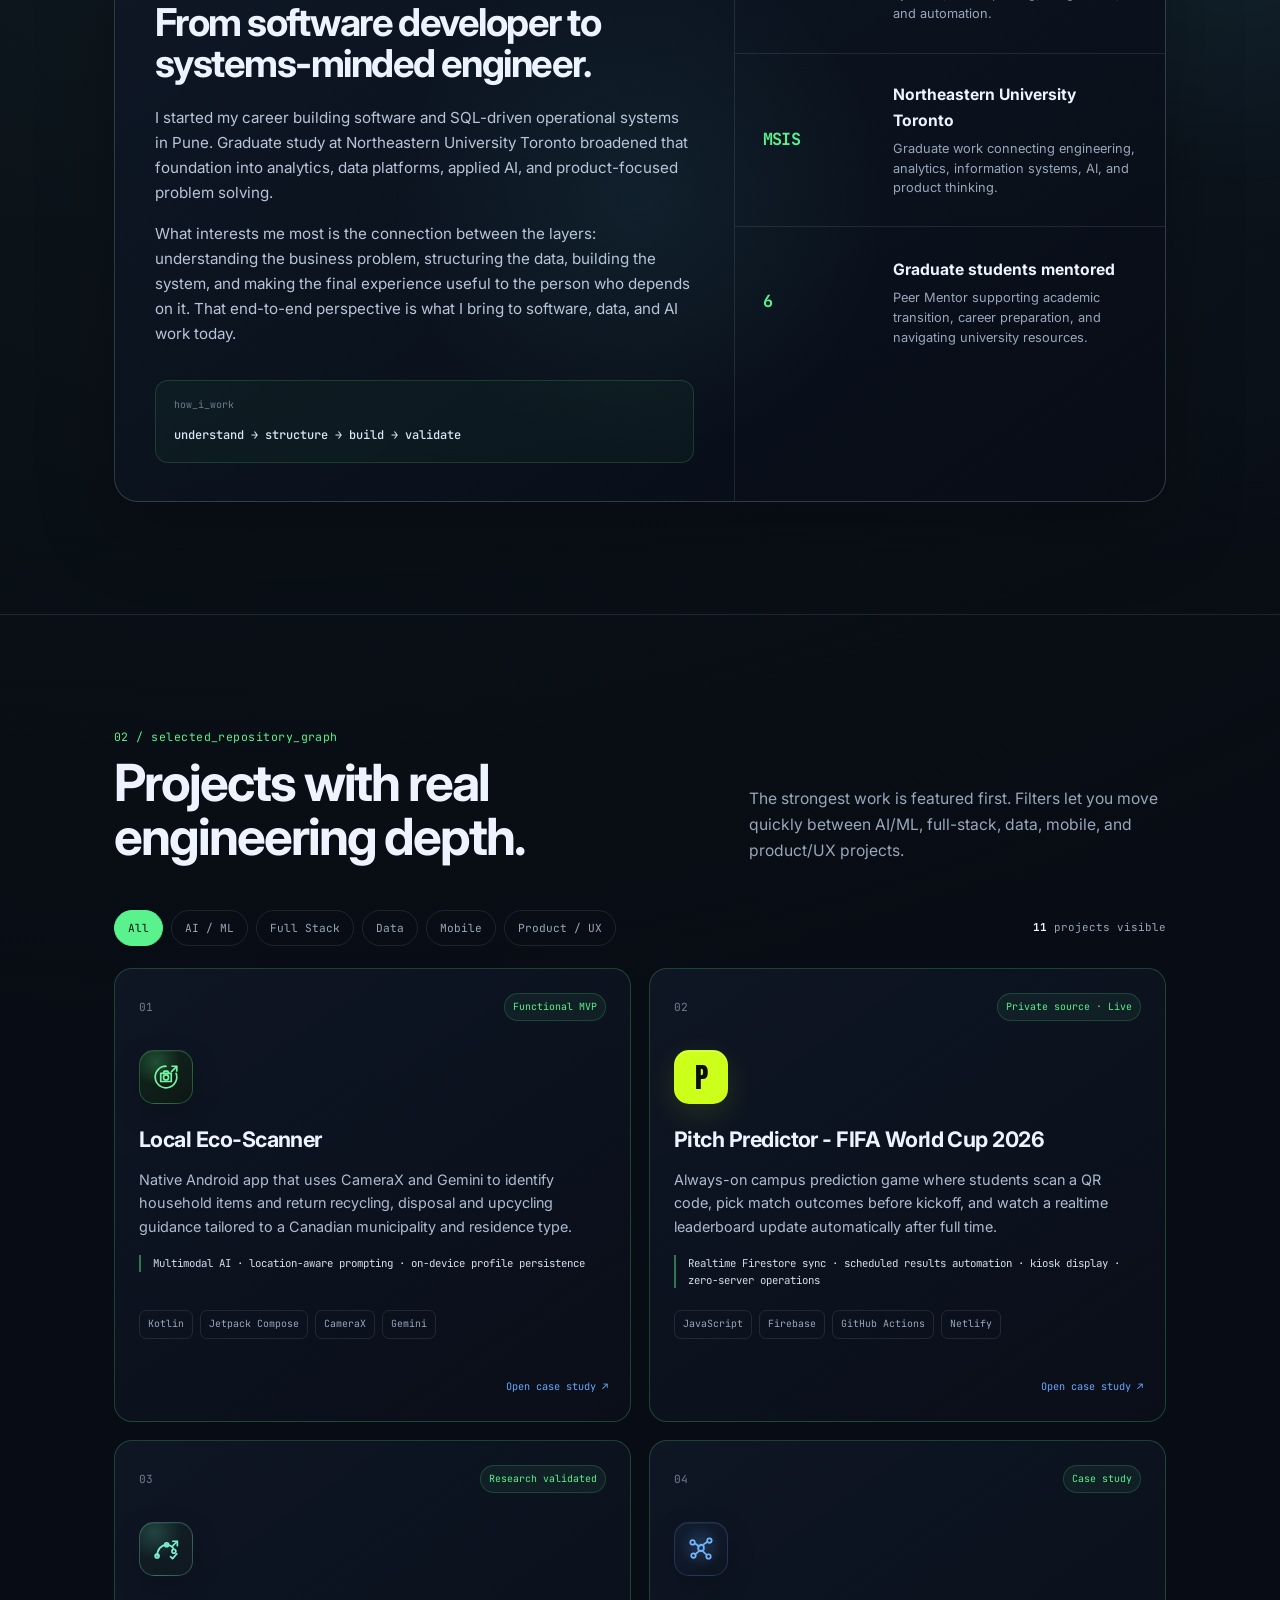
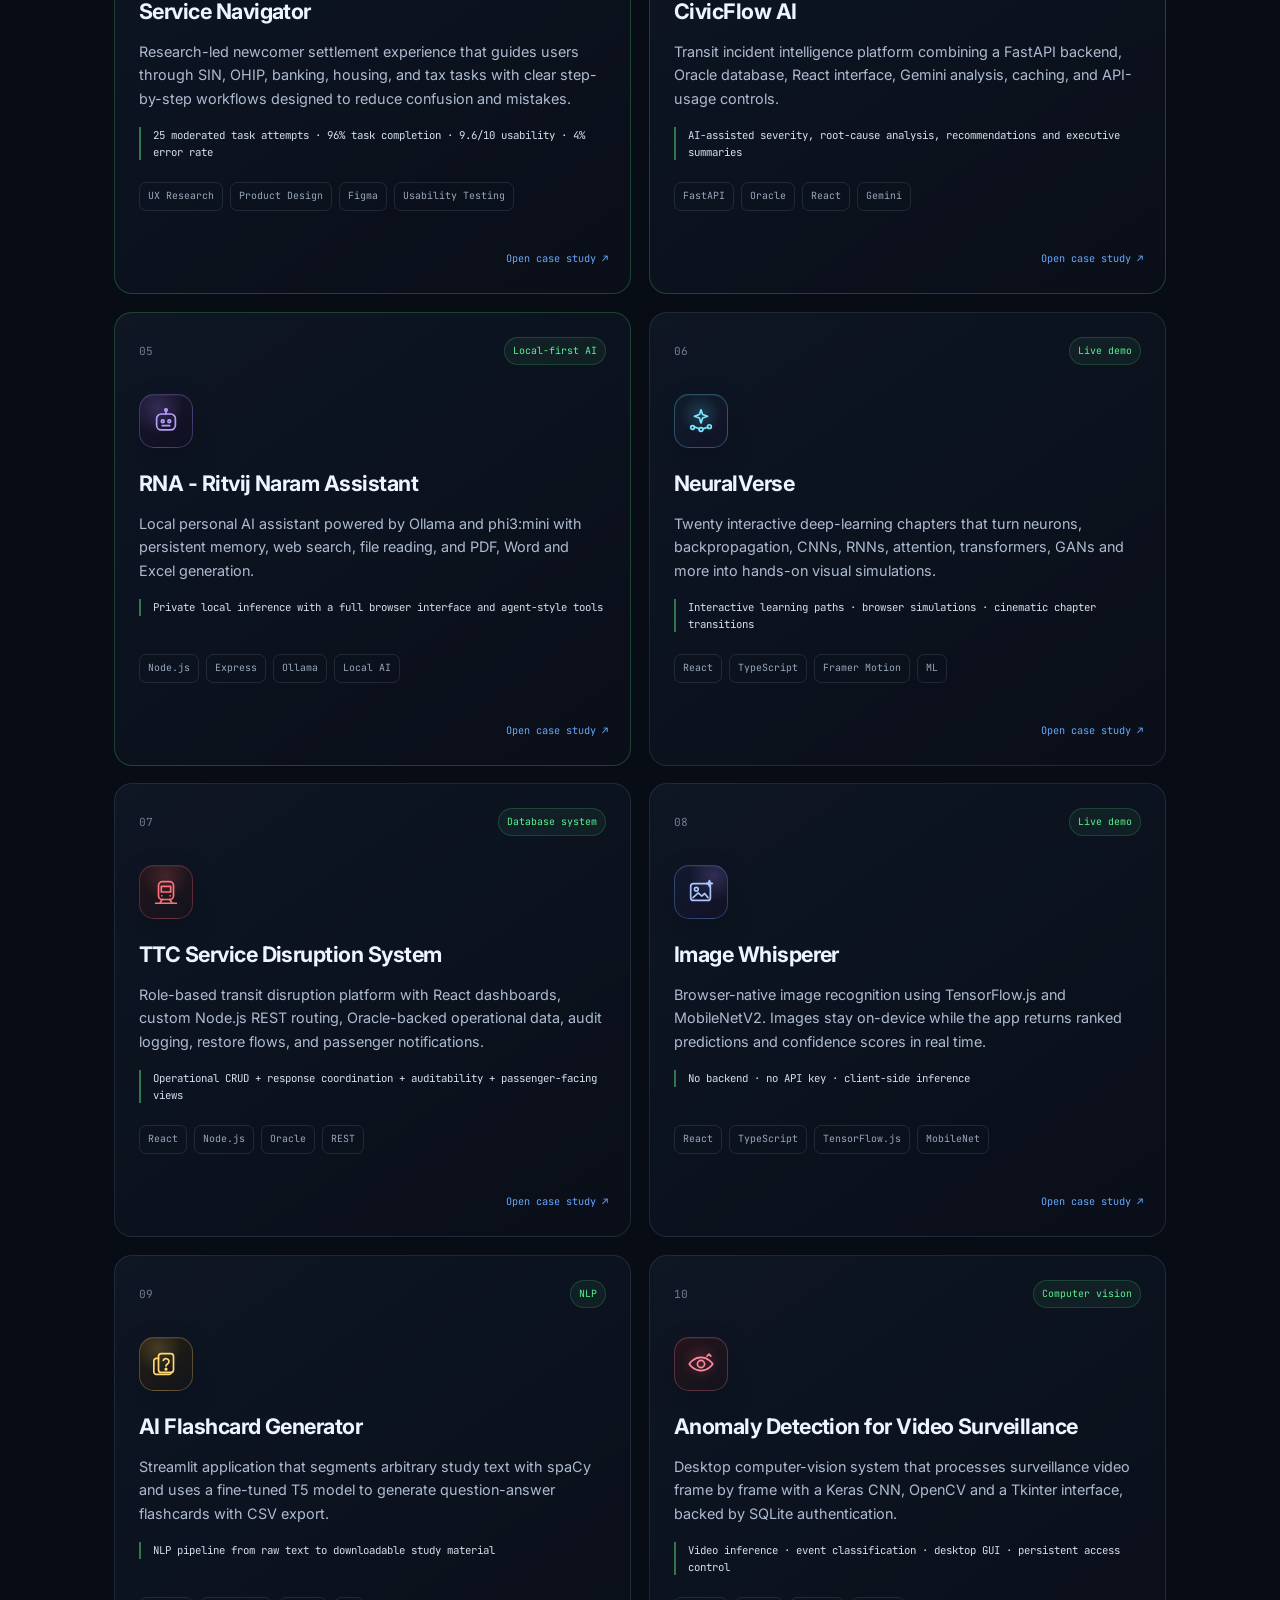
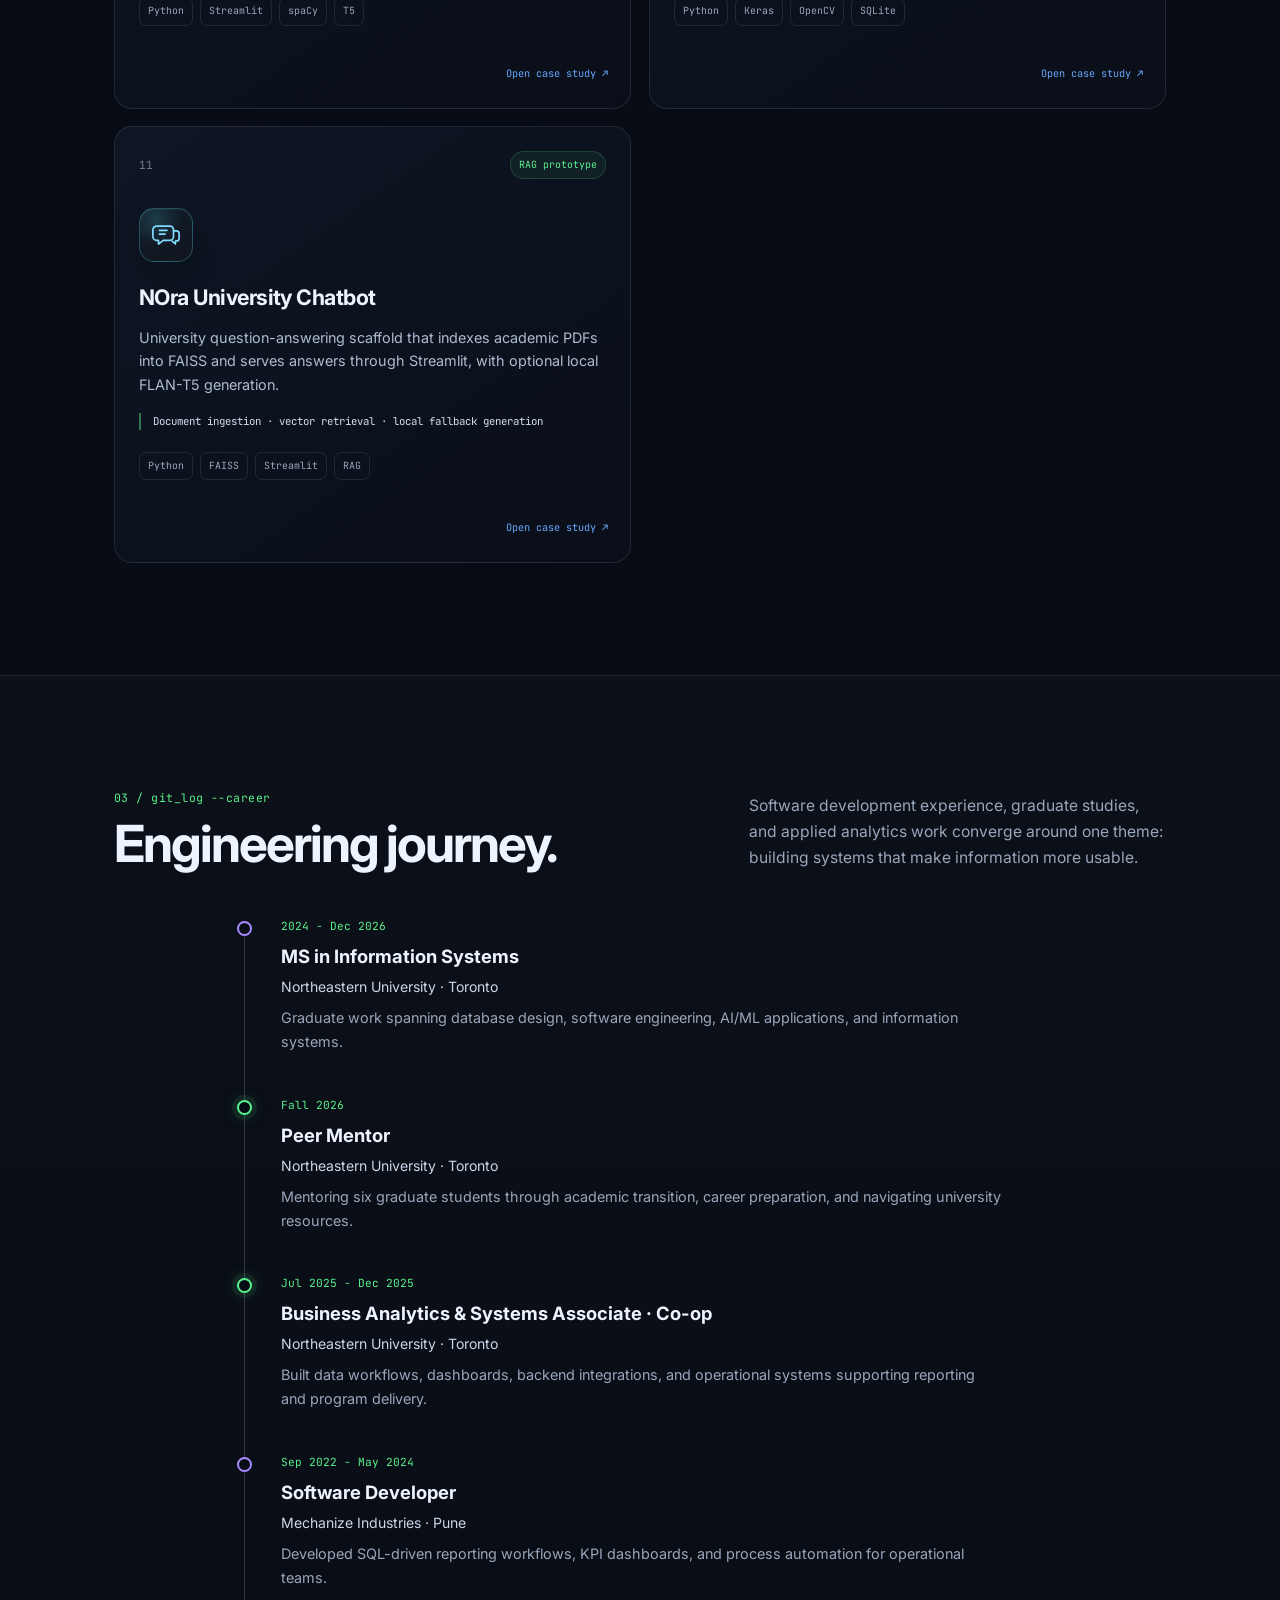
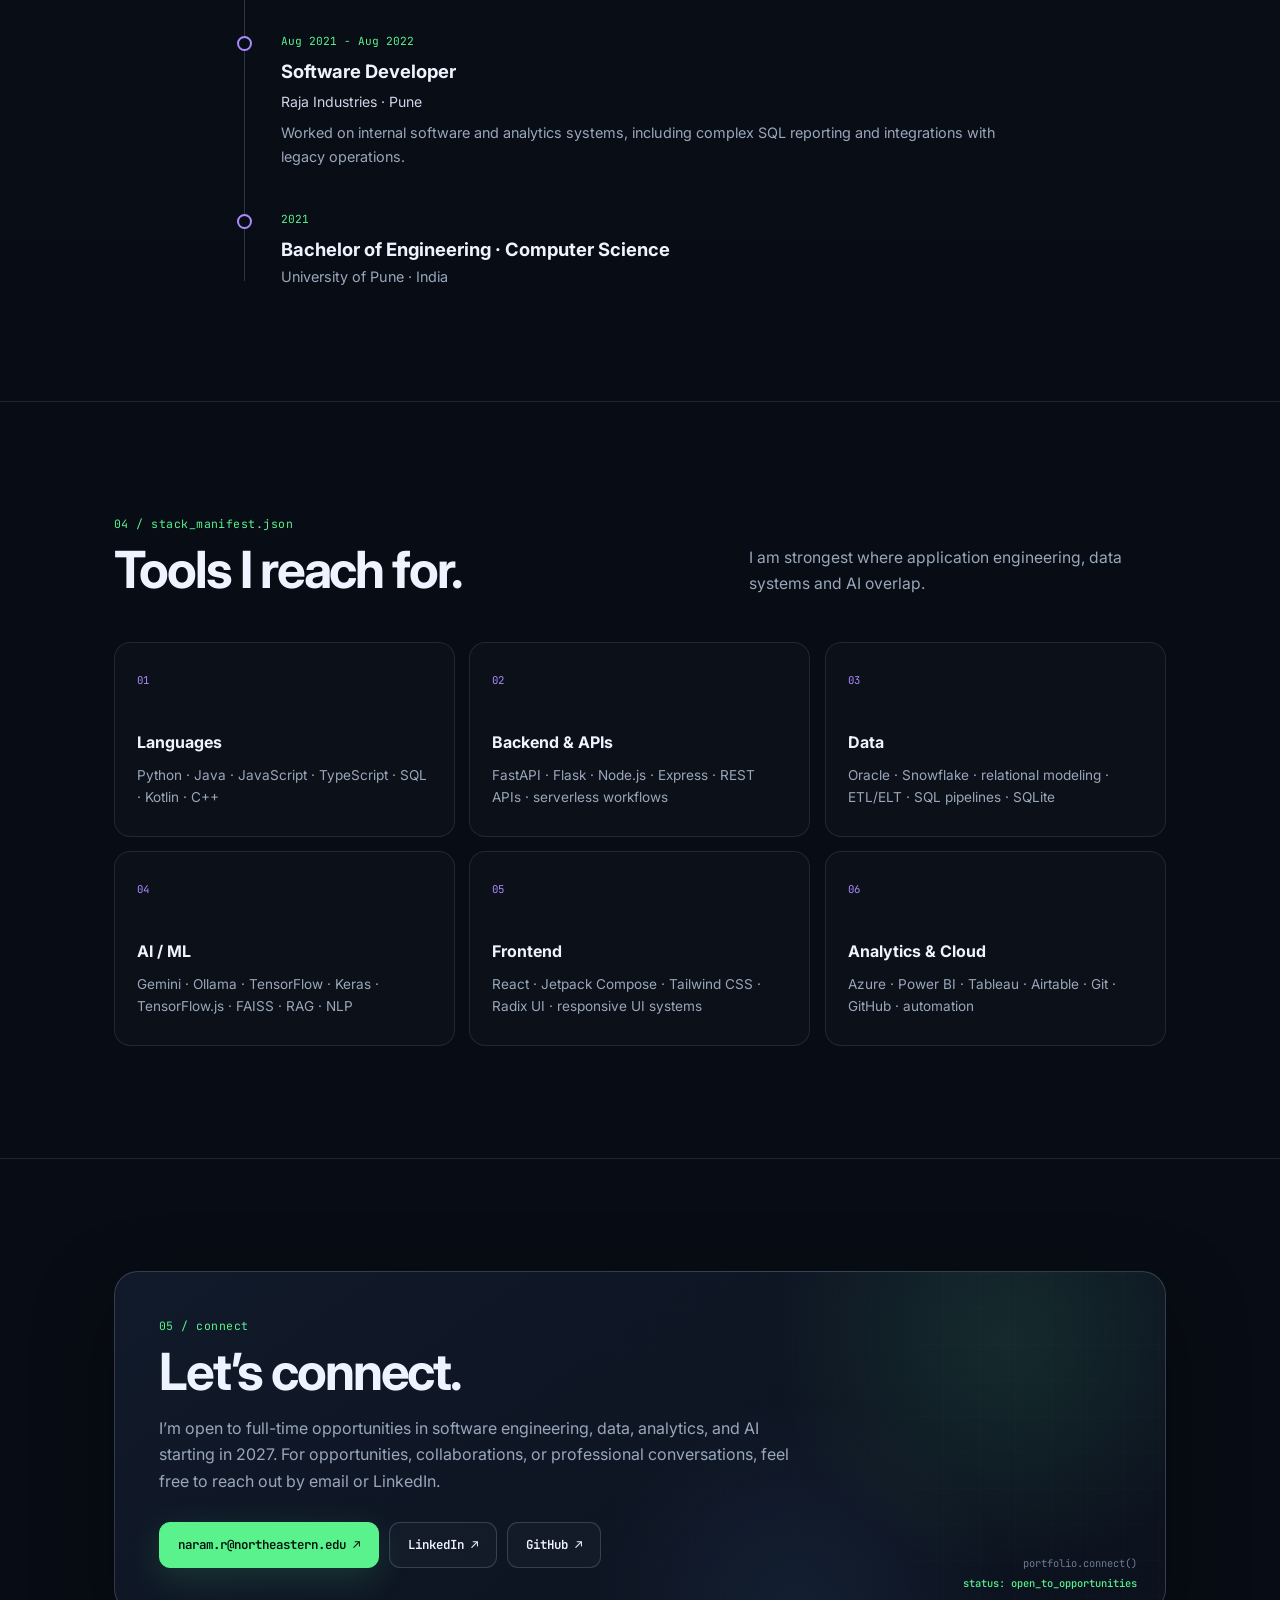
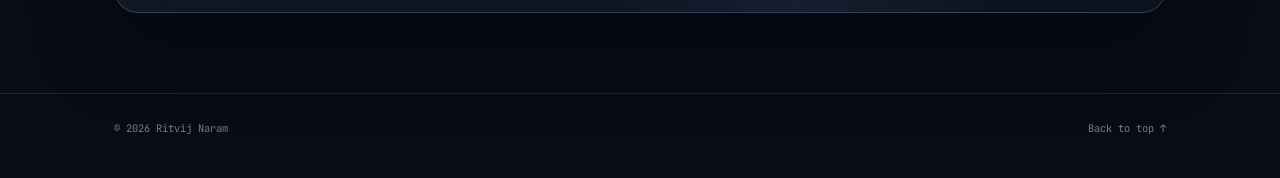
==== commit bdd2e4ad: "Strengthen About positioning" ====
--- a/index.html
+++ b/index.html
@@ -153,11 +153,11 @@
         <div class="section-heading reveal">
           <div>
             <p class="section-kicker">01 / about</p>
-            <h2>I build practical systems across software, data and AI.</h2>
+            <h2>I build end-to-end products that connect software, data and AI.</h2>
           </div>
           <p class="section-intro">
-            From requirements and data to architecture and user experience, I focus on building solutions that connect
-            the full system, not just one isolated layer.
+            From requirements and data to architecture and user experience, I focus on turning complex needs into
+            practical, usable systems that work as one coherent product.
           </p>
         </div>
 
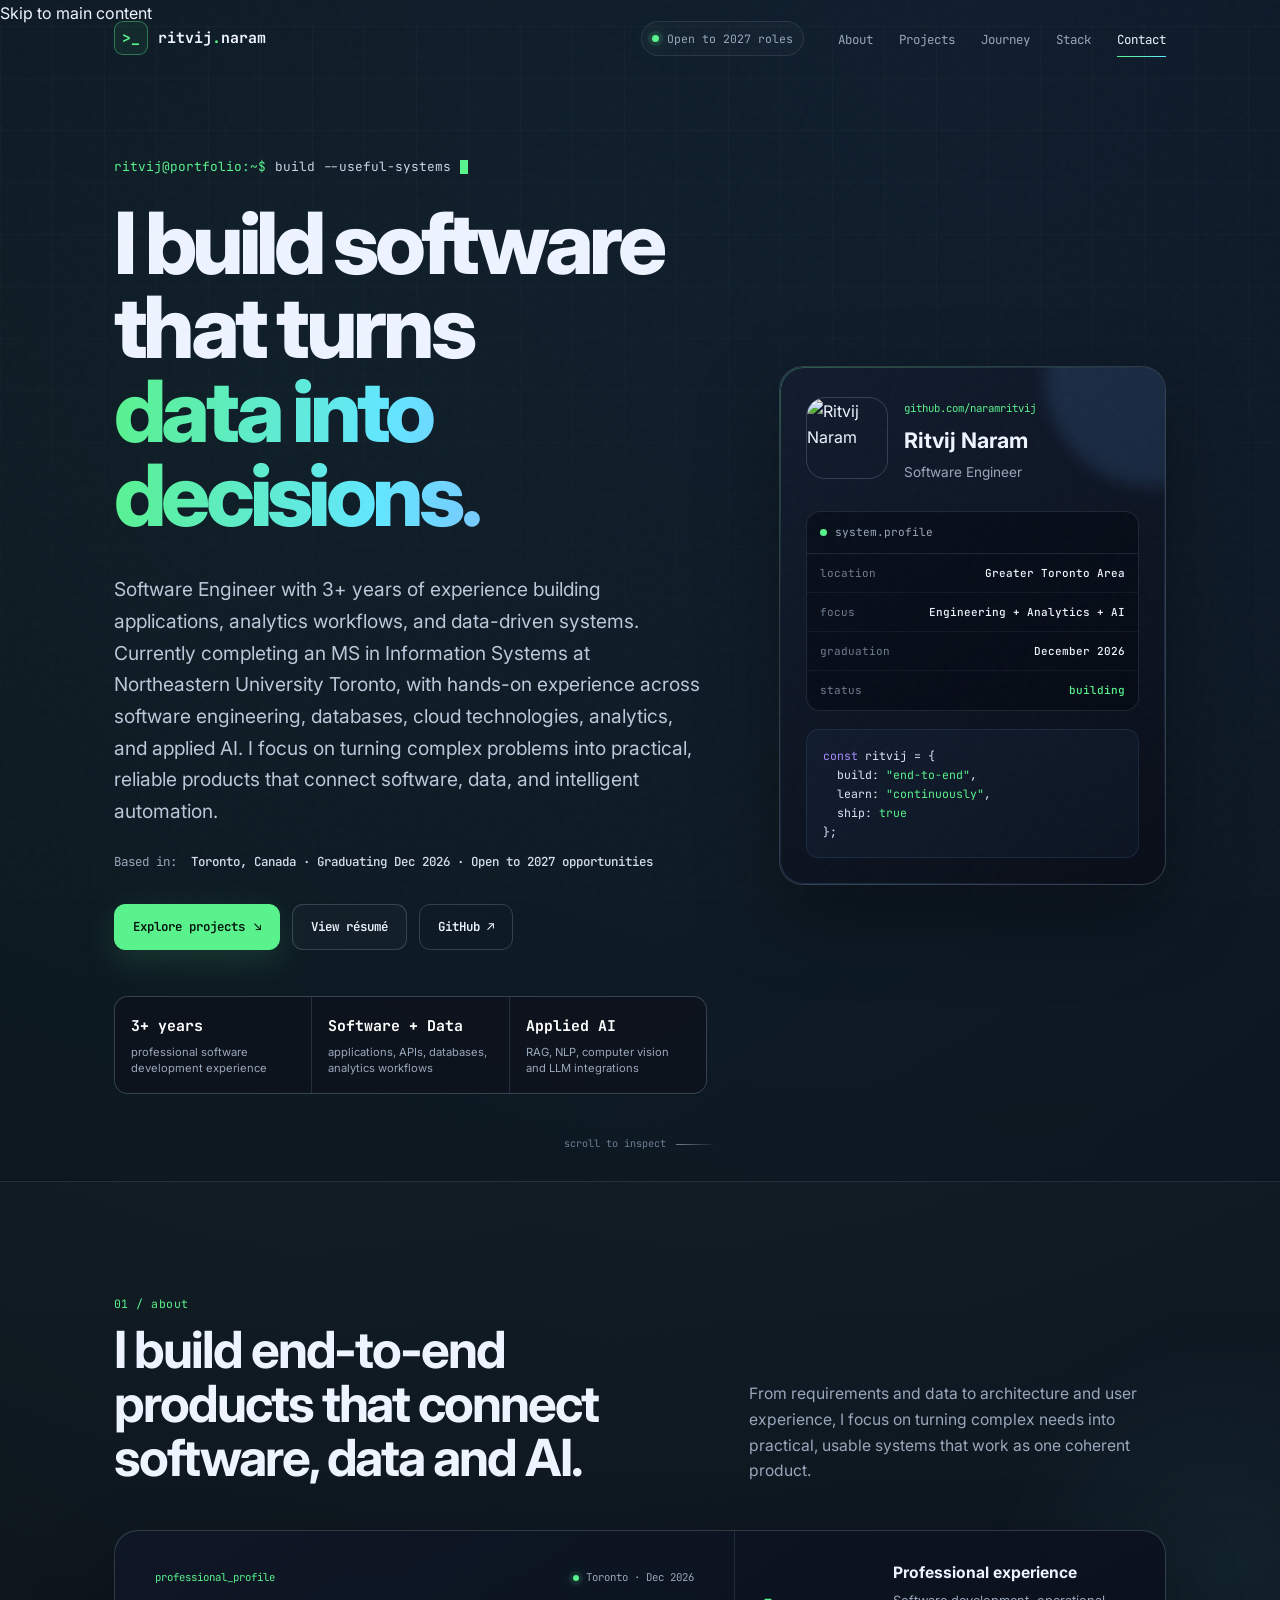
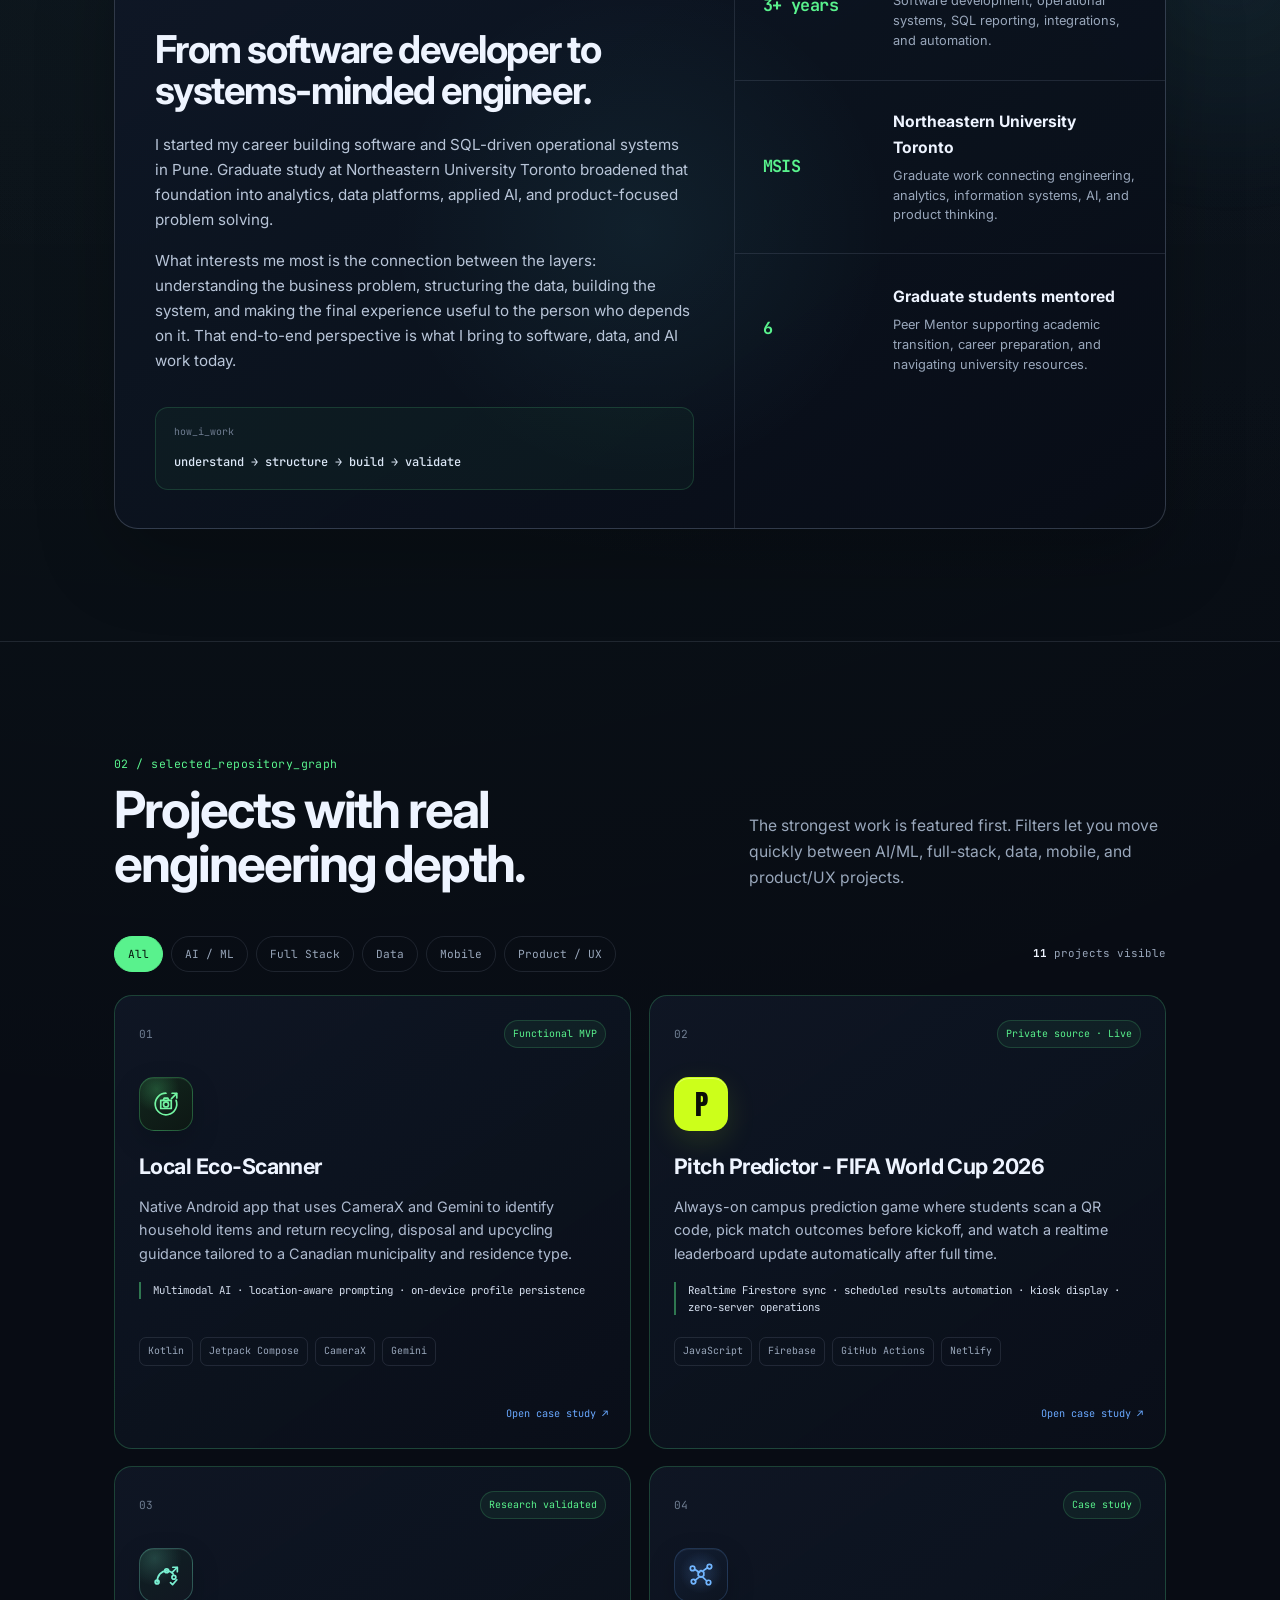
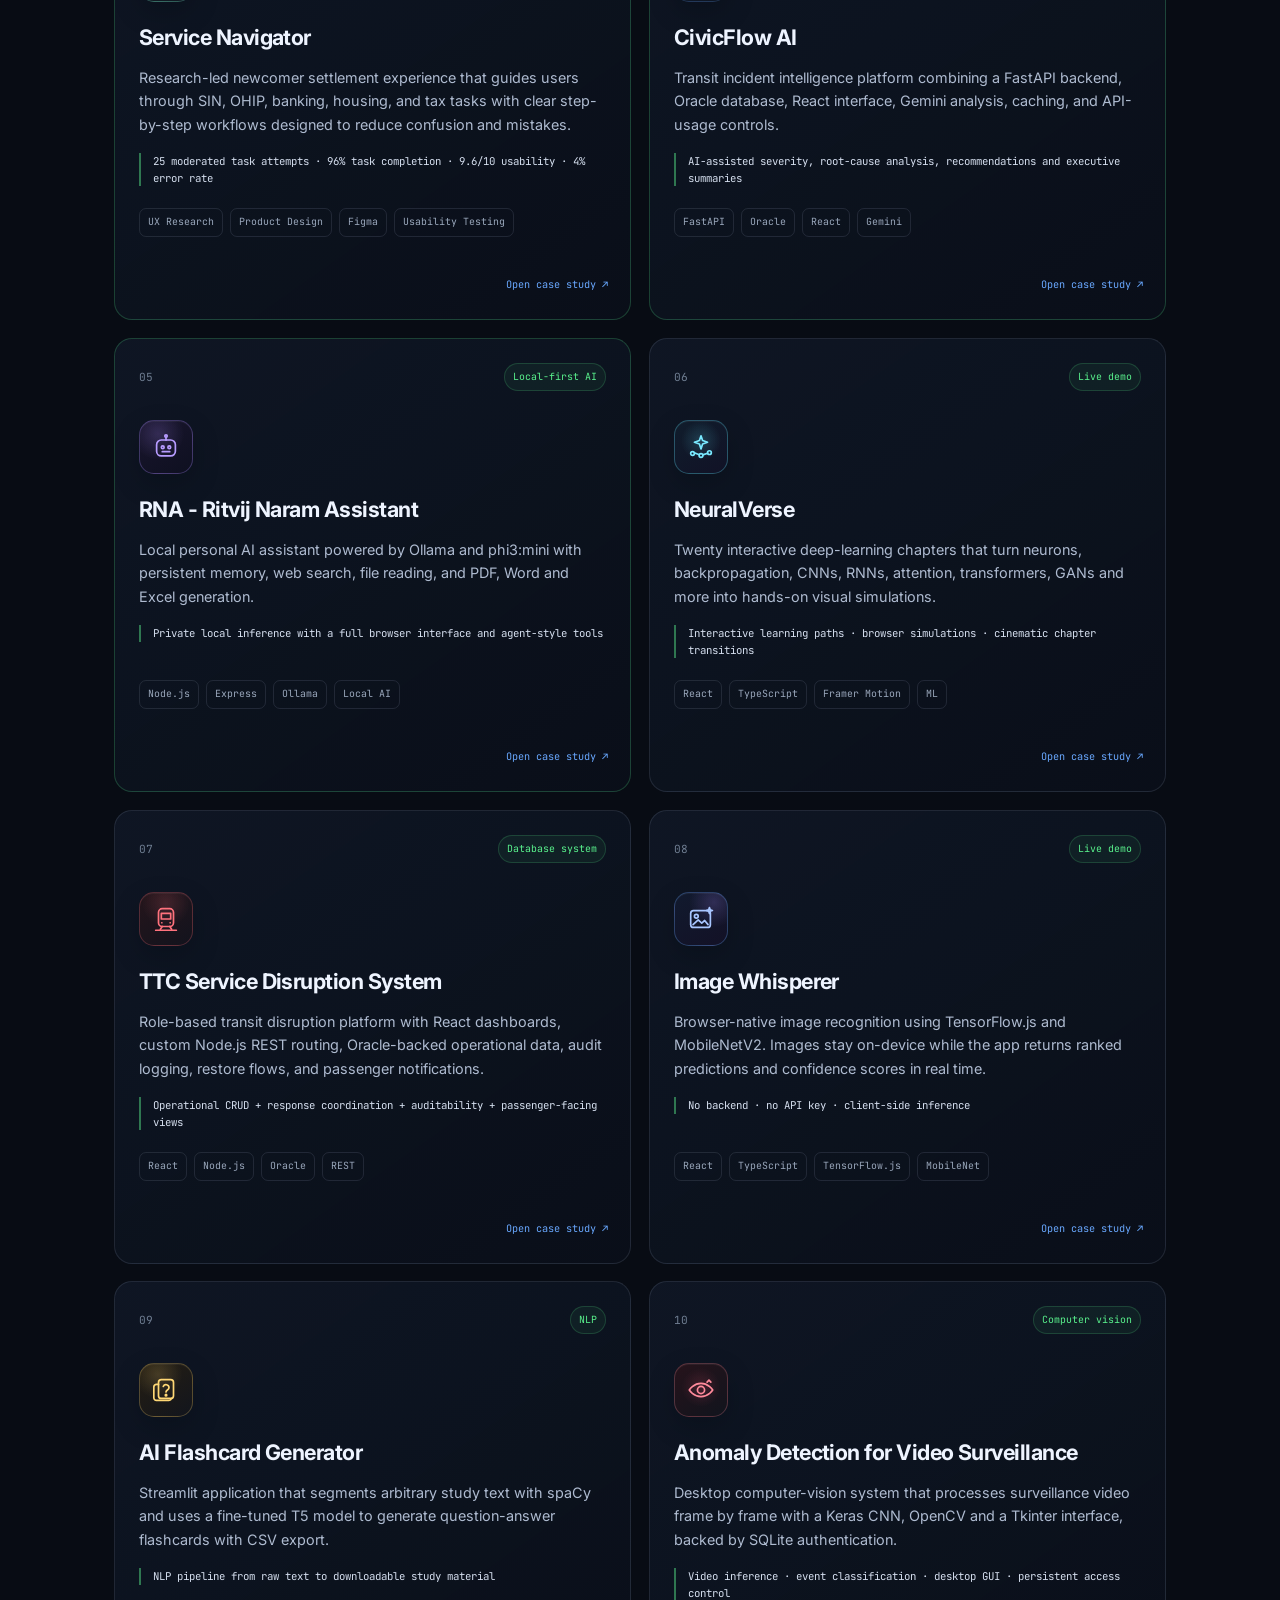
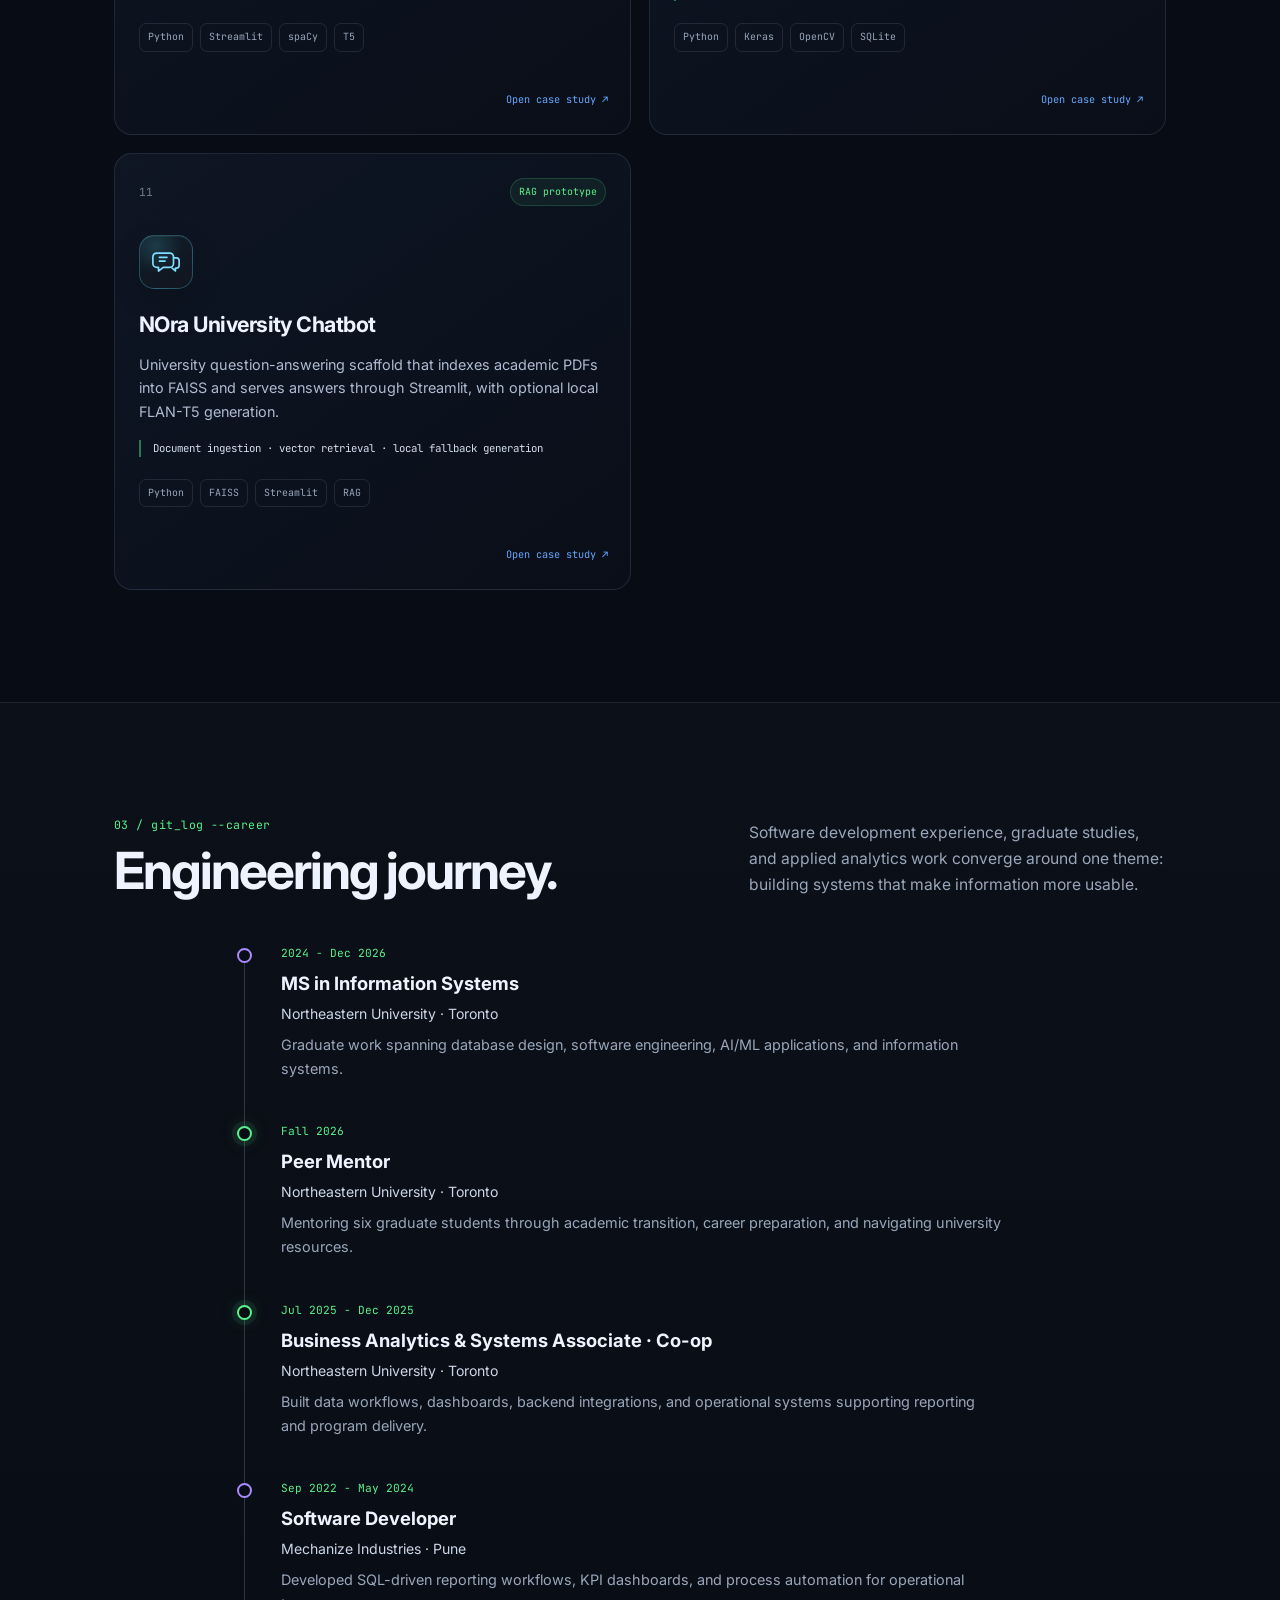
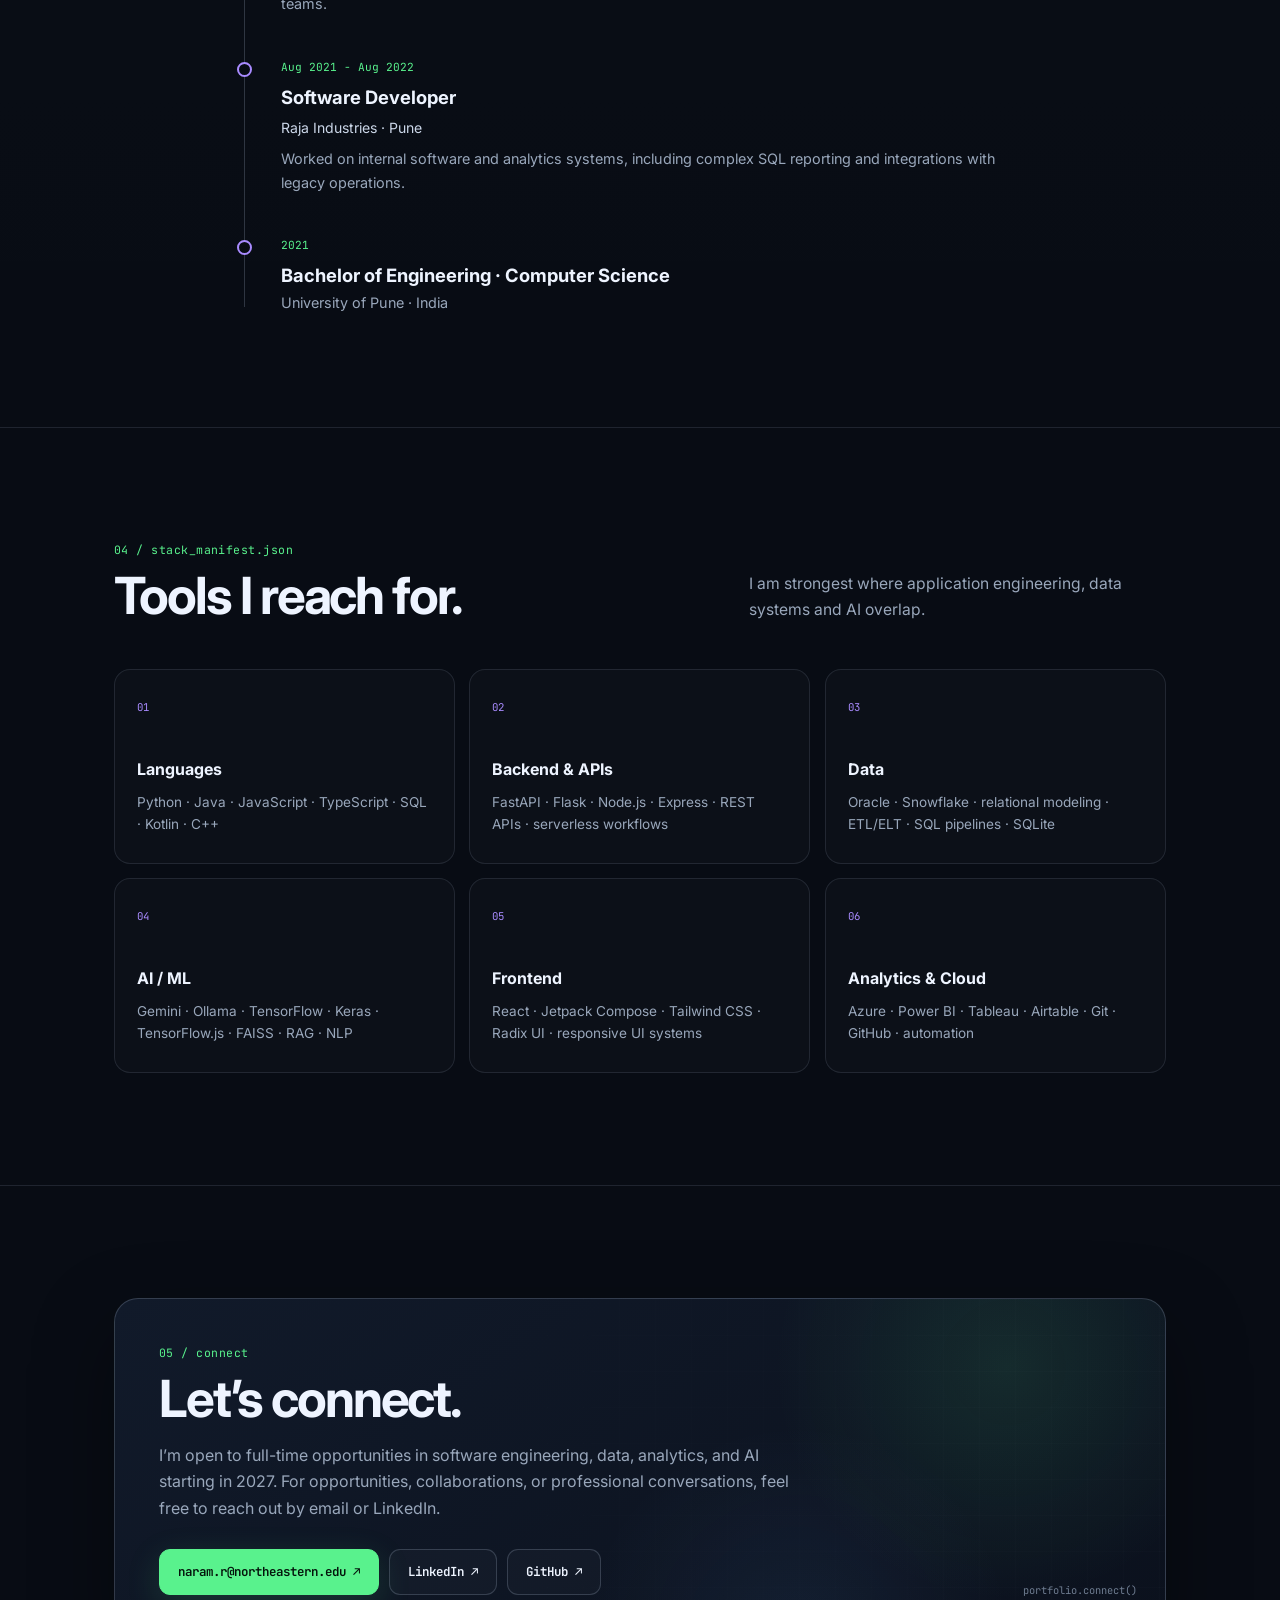
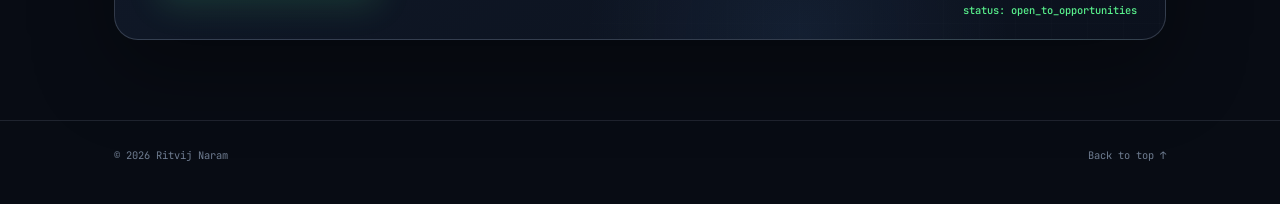
==== commit ce919c2a: "Standardize Software Engineer positioning and improve metadata" ====
--- a/index.html
+++ b/index.html
@@ -3,12 +3,35 @@
 <head>
   <meta charset="UTF-8">
   <meta name="viewport" content="width=device-width, initial-scale=1.0">
-  <title>Ritvij Naram - Software Engineer</title>
-  <meta name="description" content="Portfolio of Ritvij Naram - software, data and AI engineer building full-stack applications, data systems, and practical machine-learning products.">
+  <title>Ritvij Naram | Software Engineer</title>
+  <meta name="description" content="Software Engineer with 3+ years of experience building full-stack applications, data systems, analytics workflows, and applied AI products.">
+  <meta name="author" content="Ritvij Naram">
+  <meta name="robots" content="index, follow">
   <meta name="theme-color" content="#0a0f1c">
-  <meta property="og:title" content="Ritvij Naram - Software Engineer">
-  <meta property="og:description" content="Full-stack applications, data systems, AI products, and engineering case studies.">
+  <link rel="canonical" href="https://naramritvij.github.io/">
+  <link rel="icon" href="assets/favicon.svg" type="image/svg+xml">
+  <meta property="og:title" content="Ritvij Naram | Software Engineer">
+  <meta property="og:description" content="Full-stack applications, data systems, analytics workflows, applied AI, and engineering case studies.">
   <meta property="og:type" content="website">
+  <meta property="og:url" content="https://naramritvij.github.io/">
+  <meta property="og:site_name" content="Ritvij Naram Portfolio">
+  <meta name="twitter:card" content="summary">
+  <meta name="twitter:title" content="Ritvij Naram | Software Engineer">
+  <meta name="twitter:description" content="Software engineering portfolio spanning full-stack systems, data, analytics, and applied AI.">
+  <script type="application/ld+json">
+  {
+    "@context": "https://schema.org",
+    "@type": "Person",
+    "name": "Ritvij Naram",
+    "url": "https://naramritvij.github.io/",
+    "image": "https://avatars.githubusercontent.com/u/181509223?v=4",
+    "jobTitle": "Software Engineer",
+    "sameAs": [
+      "https://github.com/naramritvij",
+      "https://www.linkedin.com/in/ritvij-naram/"
+    ]
+  }
+  </script>
   <link rel="preconnect" href="https://fonts.googleapis.com">
   <link rel="preconnect" href="https://fonts.gstatic.com" crossorigin>
   <link href="https://fonts.googleapis.com/css2?family=Anton&family=Inter:wght@400;500;600;700;800&family=JetBrains+Mono:wght@400;500;600;700&display=swap" rel="stylesheet">
@@ -22,6 +45,7 @@
   <link rel="stylesheet" href="assets/style.css">
 </head>
 <body>
+  <a class="skip-link" href="#main-content">Skip to main content</a>
   <div class="page-noise" aria-hidden="true"></div>
 
   <div class="intro-screen" id="portfolio-intro" aria-hidden="true">
@@ -79,7 +103,7 @@
         </h1>
 
         <p class="hero-lede">
-          Software, Data &amp; AI Engineer with 3+ years of experience building applications,
+          Software Engineer with 3+ years of experience building applications,
           analytics workflows, and data-driven systems. Currently completing an MS in Information Systems
           at Northeastern University Toronto, with hands-on experience across software engineering,
           databases, cloud technologies, analytics, and applied AI. I focus on turning complex problems
@@ -147,7 +171,7 @@
     </div>
   </header>
 
-  <main>
+  <main id="main-content">
     <section class="section section-alt about-section" id="about">
       <div class="wrap">
         <div class="section-heading reveal">
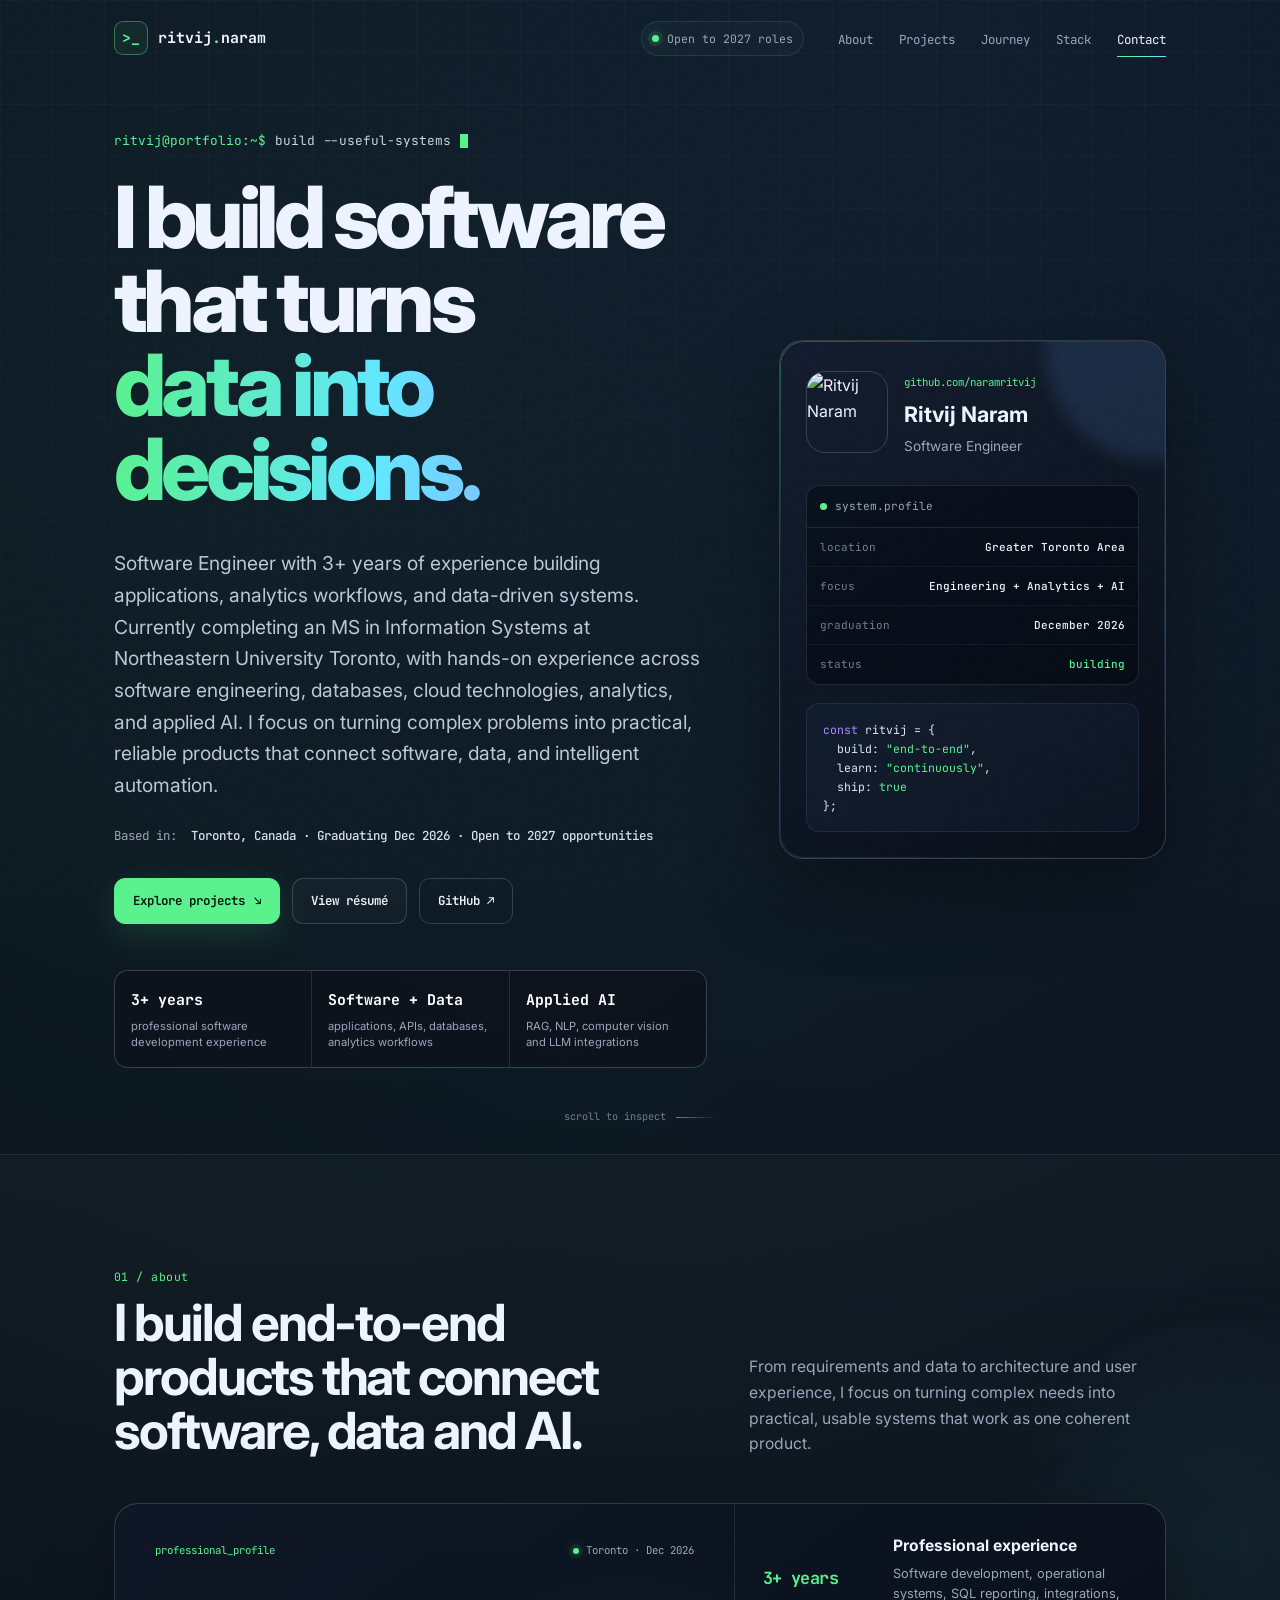
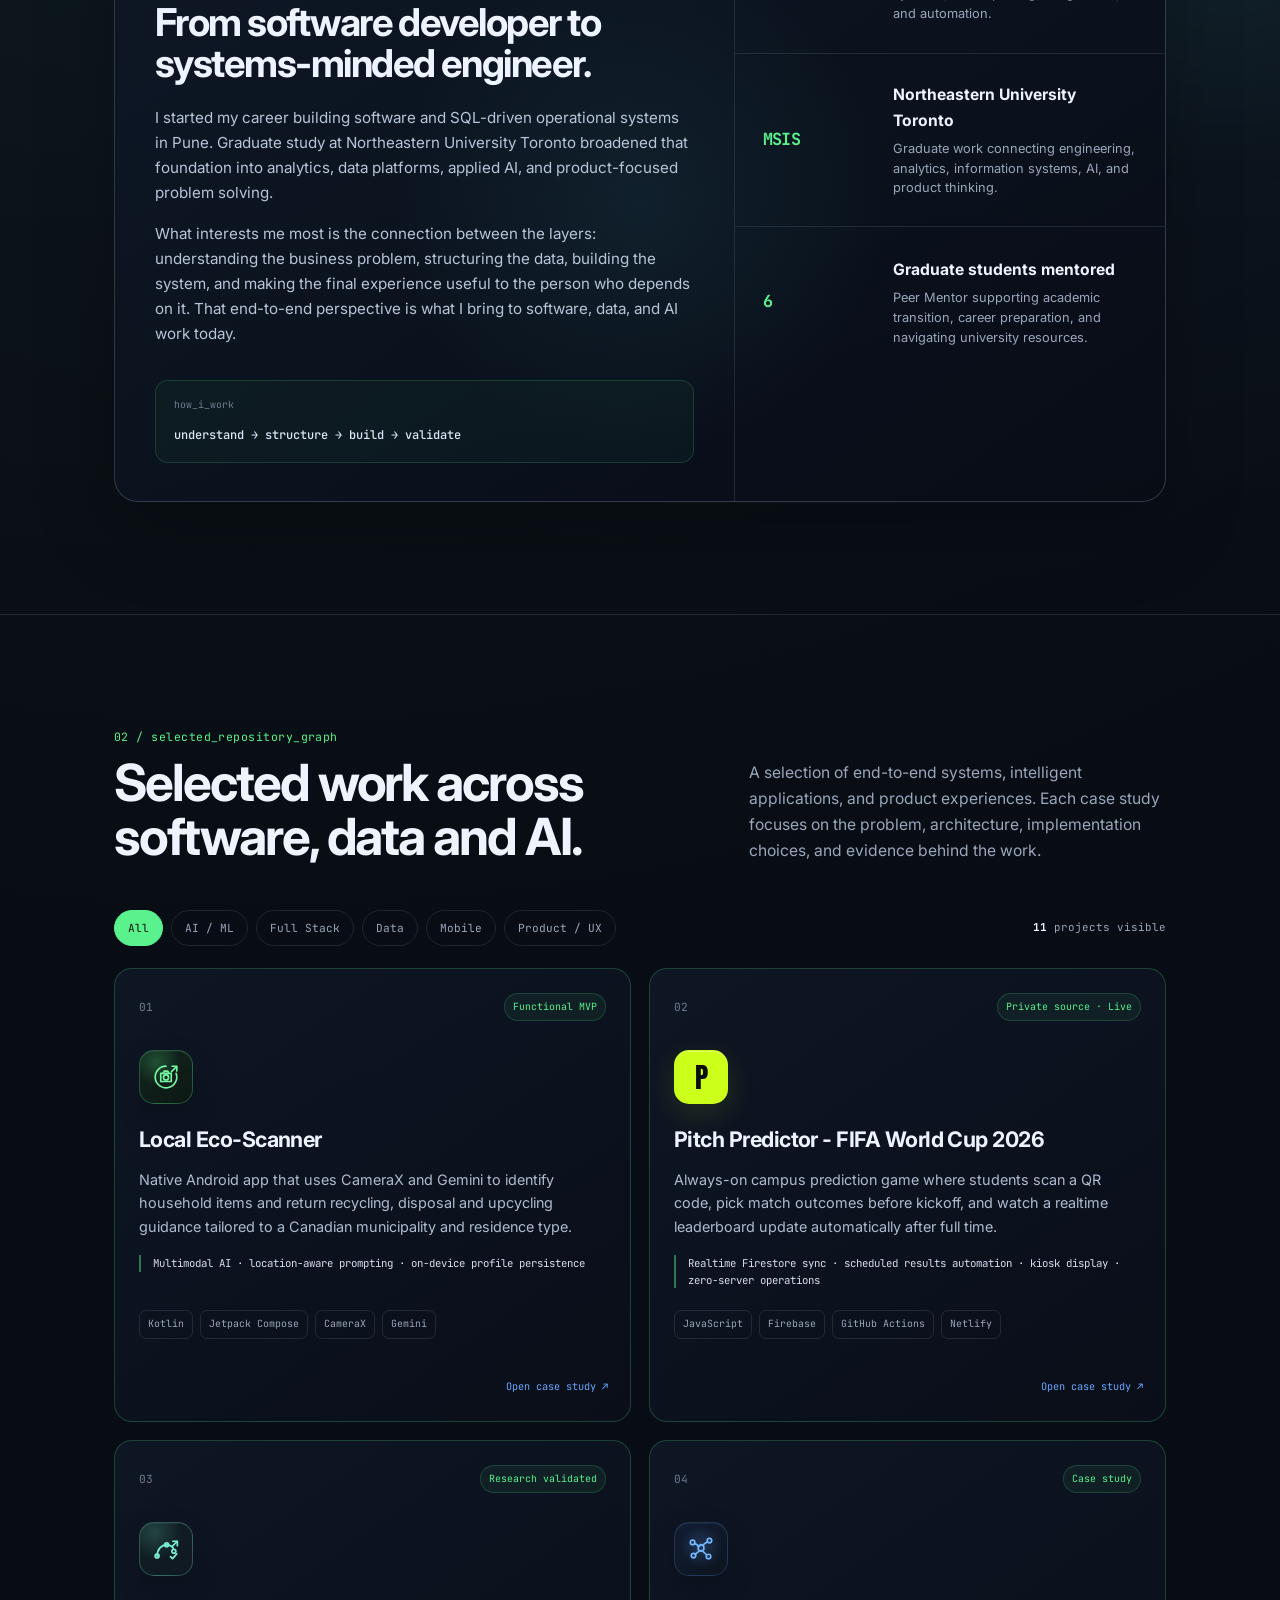
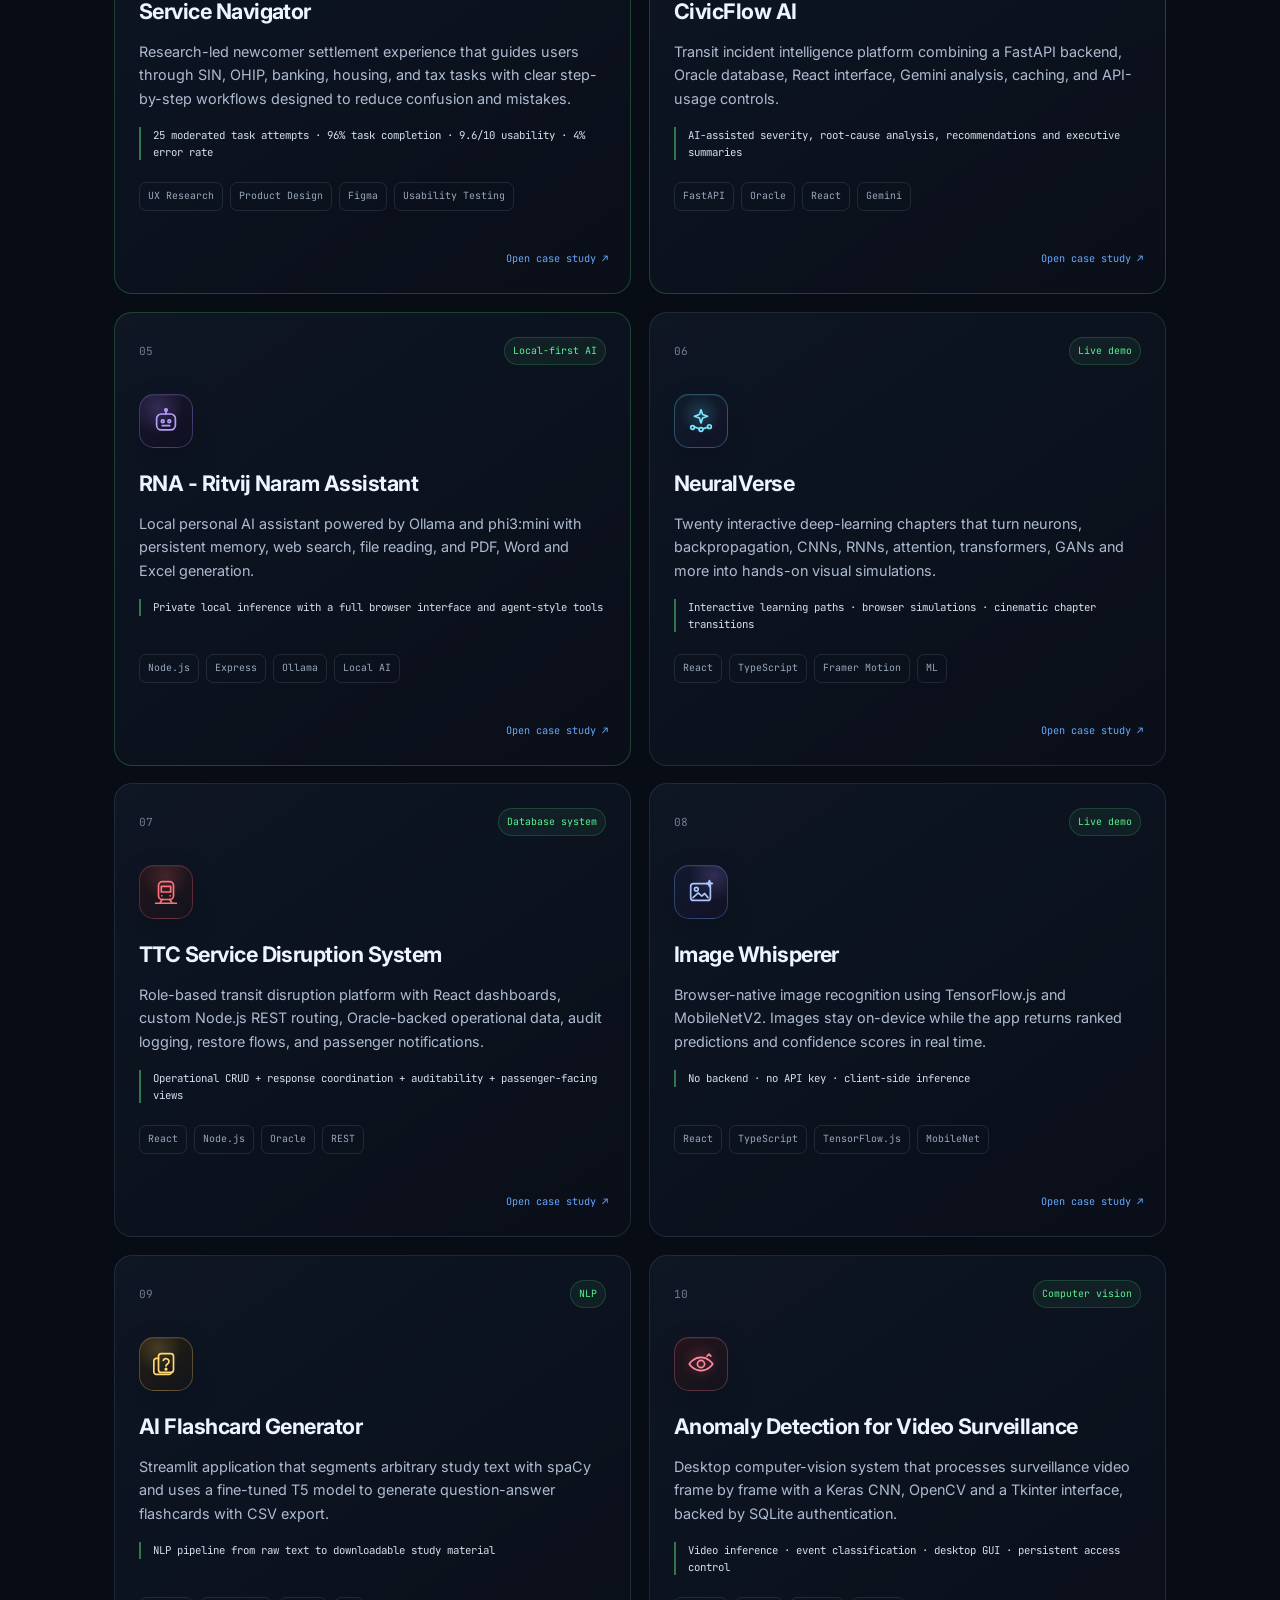
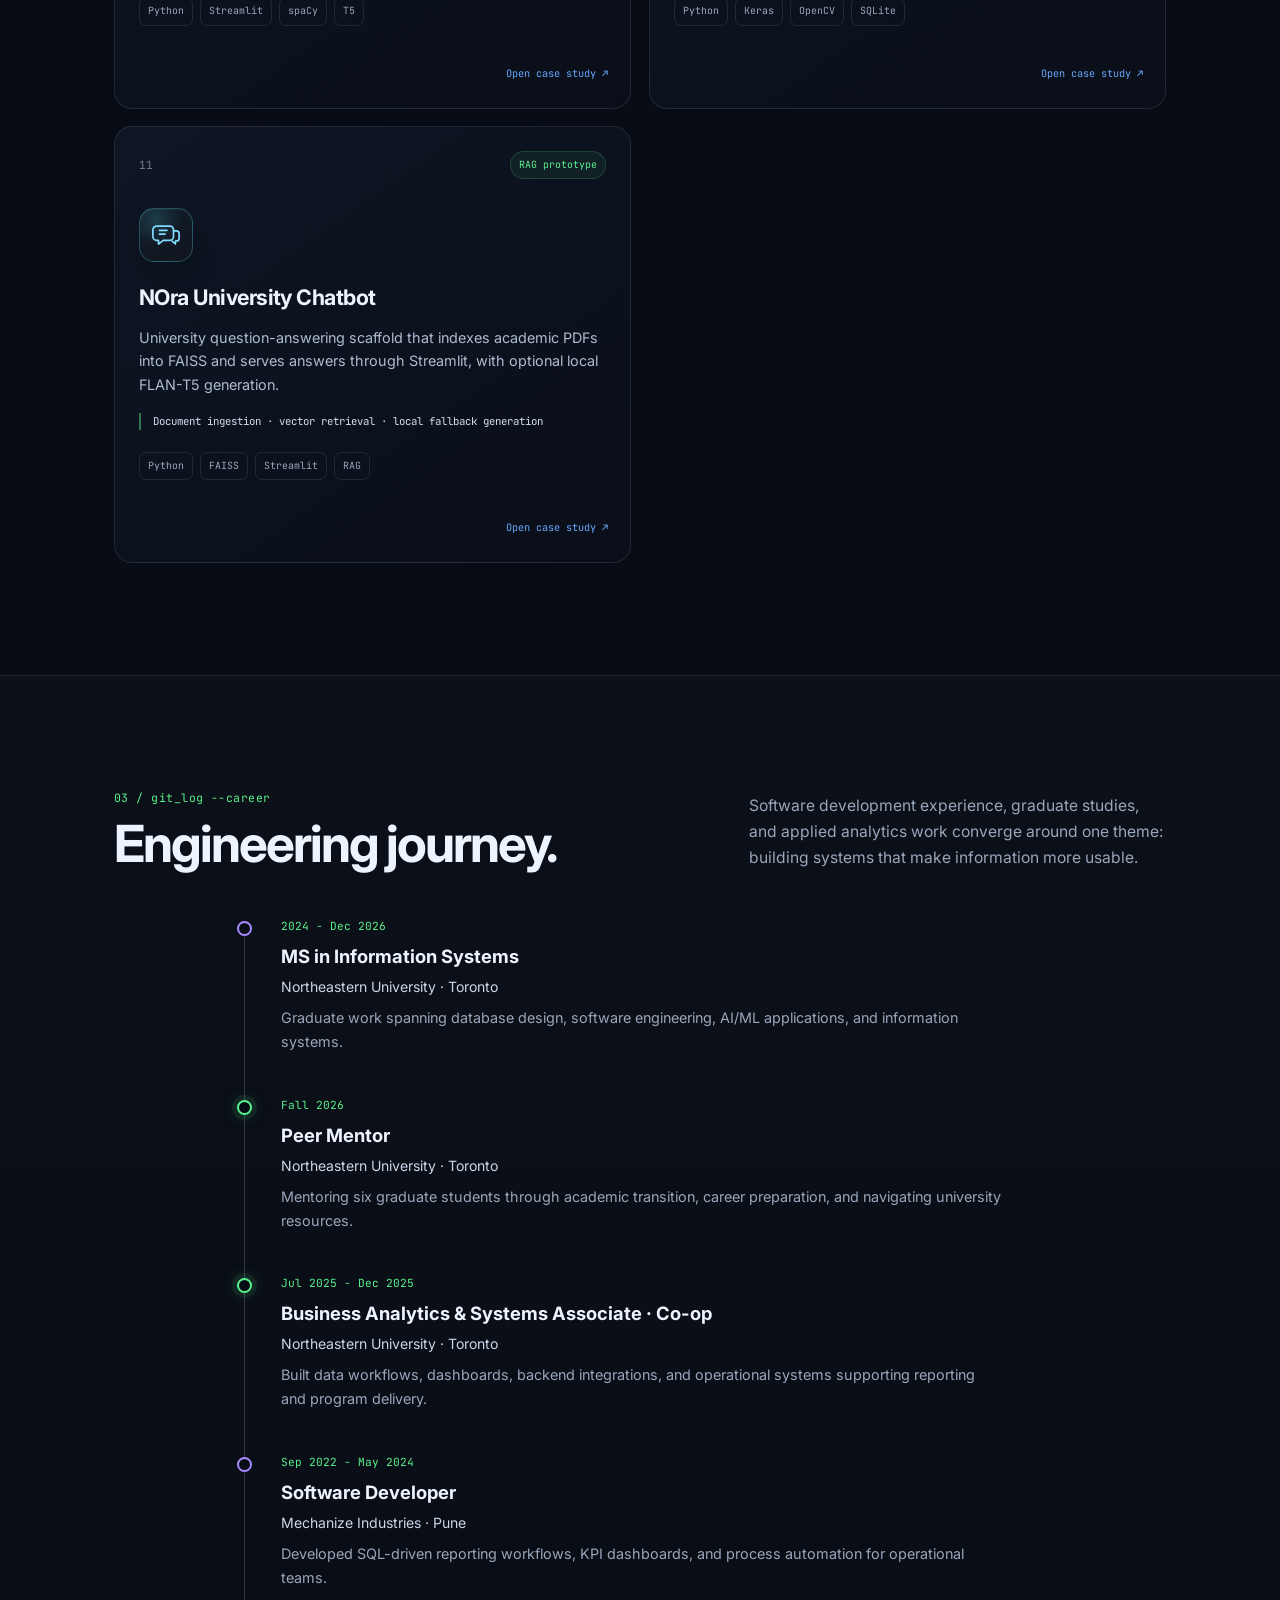
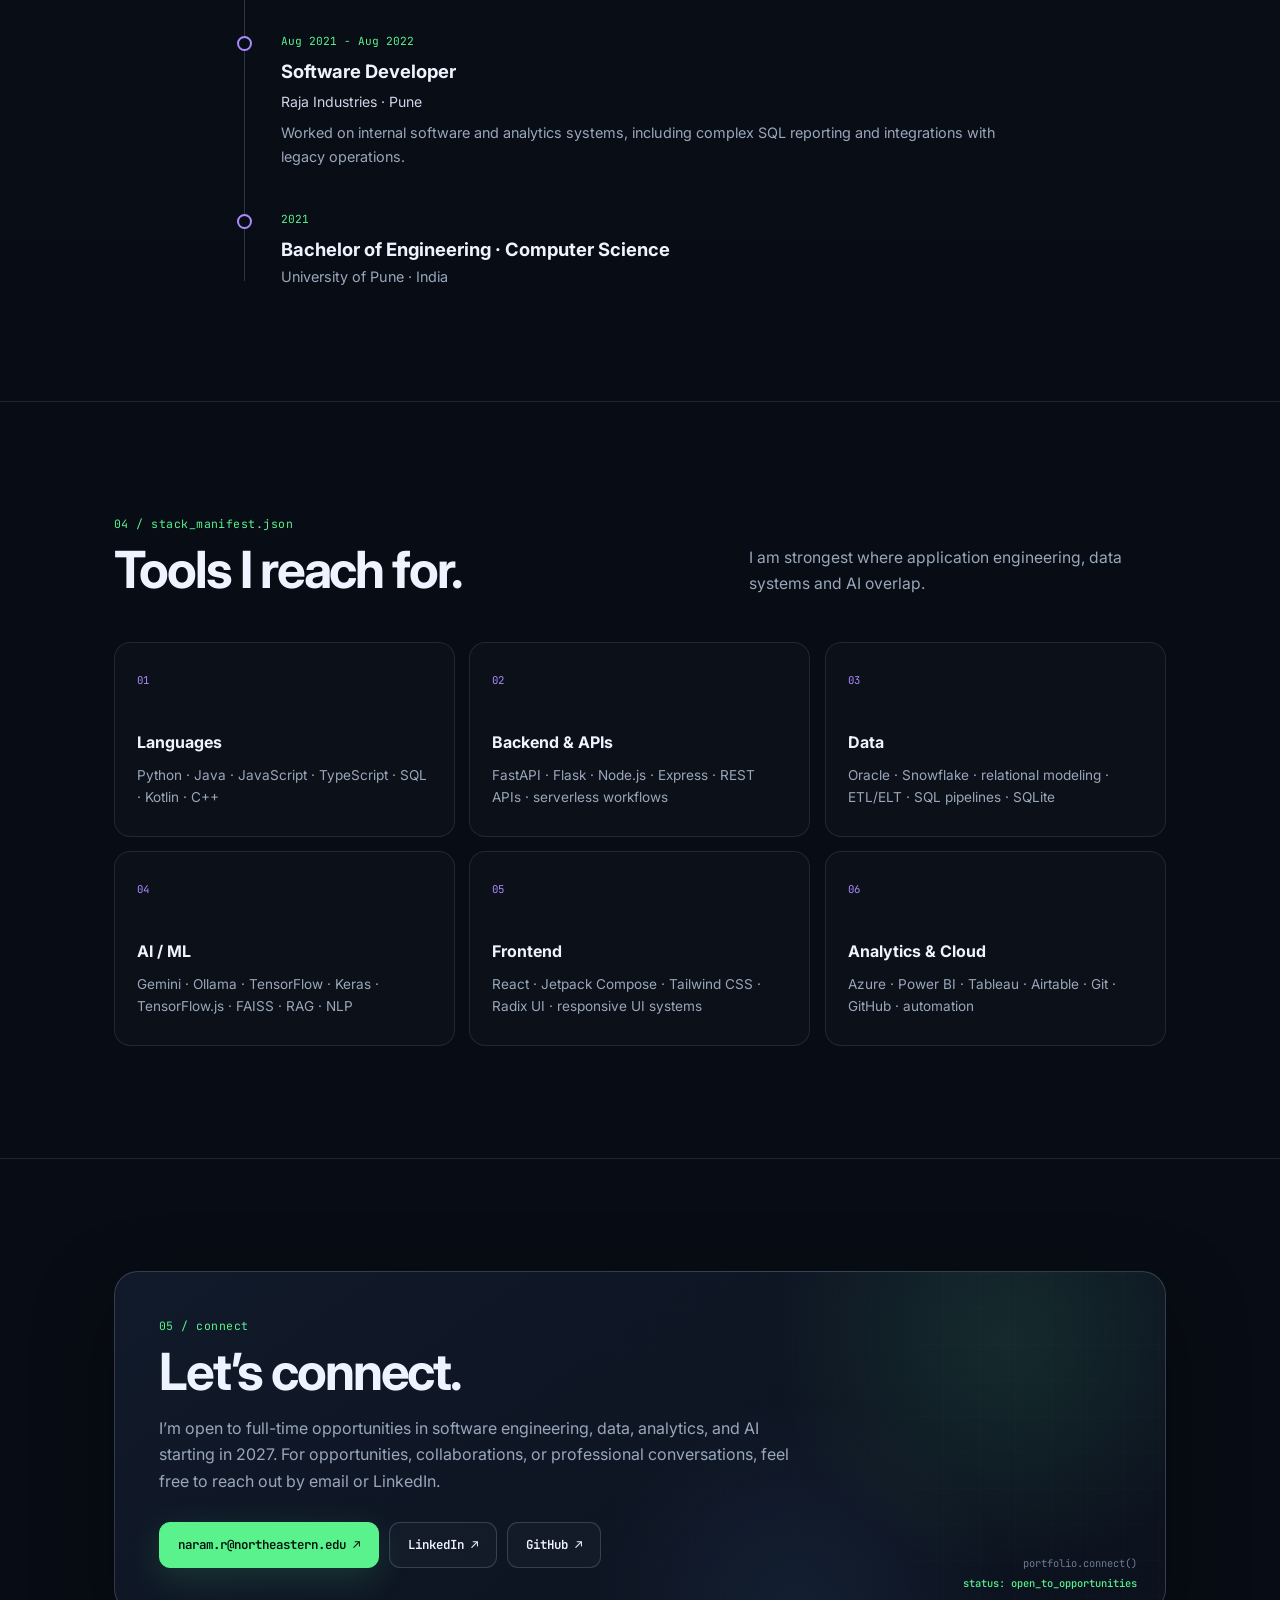
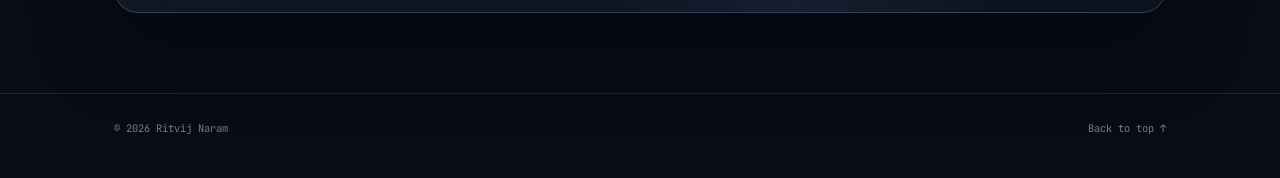
==== commit f4c1cb63: "Refine projects section wording for recruiter scanability" ====
--- a/index.html
+++ b/index.html
@@ -244,11 +244,11 @@
         <div class="section-heading reveal">
           <div>
             <p class="section-kicker">02 / selected_repository_graph</p>
-            <h2>Projects with real engineering depth.</h2>
+            <h2>Selected work across software, data and AI.</h2>
           </div>
           <p class="section-intro">
-            The strongest work is featured first. Filters let you move quickly between AI/ML,
-            full-stack, data, mobile, and product/UX projects.
+            A selection of end-to-end systems, intelligent applications, and product experiences. Each case study focuses on
+            the problem, architecture, implementation choices, and evidence behind the work.
           </p>
         </div>
 
--- a/assets/style.css
+++ b/assets/style.css
@@ -35,6 +35,12 @@
   overflow-x:hidden;
   -webkit-font-smoothing:antialiased;
 }
+.skip-link{
+  position:fixed;left:18px;top:14px;z-index:5000;padding:9px 12px;border:1px solid var(--green);
+  border-radius:8px;background:#08101a;color:var(--text);font-family:var(--mono);font-size:.7rem;
+  transform:translateY(-160%);transition:transform .2s ease
+}
+.skip-link:focus{transform:translateY(0)}
 body.nav-open{overflow:hidden}
 a{color:inherit;text-decoration:none}
 button,input{font:inherit}
@@ -176,14 +182,22 @@
   display:inline-flex;align-items:center;justify-content:center;gap:9px;
   padding:0 18px;border:1px solid var(--line-strong);border-radius:11px;
   background:rgba(255,255,255,.025);
+  position:relative;overflow:hidden;
   font-family:var(--mono);font-size:.78rem;font-weight:600;
-  transition:transform .2s ease,border-color .2s ease,background .2s ease,box-shadow .2s ease
+  transition:translate .18s cubic-bezier(.16,1,.3,1),transform .2s ease,border-color .2s ease,background .2s ease,box-shadow .2s ease
 }
 .btn:hover{transform:translateY(-2px);border-color:rgba(105,168,255,.55);background:rgba(105,168,255,.06)}
 .btn-primary{
   color:#04130b;background:var(--green);border-color:var(--green);
   box-shadow:0 10px 34px rgba(89,242,141,.15)
 }
+.btn-primary::after{
+  content:"";position:absolute;inset:-55%;pointer-events:none;
+  background:linear-gradient(105deg,transparent 40%,rgba(255,255,255,.42) 50%,transparent 60%);
+  transform:translateX(-75%) rotate(8deg);opacity:0;
+  transition:transform .68s cubic-bezier(.16,1,.3,1),opacity .2s ease
+}
+.btn-primary:hover::after{transform:translateX(75%) rotate(8deg);opacity:.72}
 .btn-primary:hover{background:#72f5a0;border-color:#72f5a0;box-shadow:0 14px 40px rgba(89,242,141,.23)}
 .btn-ghost{background:transparent}
 .hero-metrics{
@@ -380,6 +394,12 @@
   box-shadow:0 24px 60px rgba(0,0,0,.25)
 }
 .project-card.featured{border-color:rgba(89,242,141,.22)}
+.project-card.featured:hover{
+  box-shadow:
+    0 24px 70px rgba(0,0,0,.34),
+    0 0 0 1px rgba(89,242,141,.08) inset,
+    0 0 42px rgba(89,242,141,.045)
+}
 .project-card.filtered-out{display:none}
 .card-topline{display:flex;justify-content:space-between;gap:10px;align-items:center}
 .project-index{font-family:var(--mono);font-size:.7rem;color:var(--muted-2)}
@@ -488,15 +508,31 @@
 .repository-note code{font-family:var(--mono);font-size:.77rem;color:#cbd6e8}
 
 /* timeline */
-.timeline{position:relative;max-width:930px;margin-left:auto}
-.timeline::before{
-  content:"";position:absolute;left:8px;top:6px;bottom:8px;width:1px;background:var(--line-strong)
-}
-.timeline-item{position:relative;padding:0 0 42px 45px}
+.timeline{--timeline-progress:0;position:relative;max-width:930px;margin-left:auto}
+.timeline::before,
+.timeline::after{
+  content:"";position:absolute;left:8px;top:6px;bottom:8px;width:1px;z-index:0
+}
+.timeline::before{background:var(--line-strong)}
+.timeline::after{
+  background:linear-gradient(180deg,var(--green),var(--cyan),var(--purple));
+  transform:scaleY(var(--timeline-progress));
+  transform-origin:top;
+  box-shadow:0 0 18px rgba(89,242,141,.24);
+  transition:transform .08s linear
+}
+.timeline-item{position:relative;z-index:1;padding:0 0 42px 45px}
 .timeline-item:last-child{padding-bottom:0}
 .timeline-dot{
   position:absolute;left:1px;top:4px;width:15px;height:15px;border-radius:50%;
-  background:var(--bg);border:2px solid var(--purple)
+  background:var(--bg);border:2px solid var(--purple);
+  transition:border-color .28s ease,background .28s ease,box-shadow .28s ease,transform .28s cubic-bezier(.16,1,.3,1)
+}
+.timeline-item.is-passed .timeline-dot{
+  border-color:var(--green);
+  background:rgba(89,242,141,.13);
+  box-shadow:0 0 0 5px rgba(89,242,141,.055),0 0 20px rgba(89,242,141,.18);
+  transform:scale(1.05)
 }
 .timeline-dot.active{
   border-color:var(--green);
@@ -902,6 +938,92 @@
   .role-matrix{display:block;overflow-x:auto}
 }
 
+/* project evidence galleries */
+.product-evidence,.documentation-evidence{padding:24px}
+.evidence-card{margin:0;min-width:0}
+.evidence-frame{
+  overflow:hidden;border:1px solid rgba(148,163,184,.24);border-radius:18px;
+  background:linear-gradient(145deg,#101827,#080d15);
+  box-shadow:0 18px 50px rgba(0,0,0,.28)
+}
+.evidence-frame img{display:block;width:100%;height:auto}
+.evidence-wide .evidence-frame{padding:8px}
+.evidence-wide .evidence-frame img{border-radius:12px}
+.evidence-card figcaption{padding:14px 4px 0}
+.evidence-card figcaption span{
+  display:block;margin-bottom:6px;font-family:var(--mono);font-size:.58rem;color:var(--green)
+}
+.evidence-card figcaption strong{display:block;font-size:.88rem;color:#e5edf8}
+.evidence-card figcaption p{margin:5px 0 0;color:var(--muted);font-size:.72rem;line-height:1.55}
+.phone-evidence-grid{
+  display:grid;grid-template-columns:repeat(2,minmax(0,1fr));gap:22px;align-items:start;
+  width:min(760px,100%);margin:0 auto
+}
+.evidence-phone{max-width:330px;width:100%;justify-self:center}
+.phone-evidence-frame{padding:8px;border-radius:22px;background:#05080d}
+.phone-evidence-frame img{border-radius:15px}
+
+/* Pitch Predictor uses wider product screenshots instead of narrow phone mockups. */
+.pitch-screen-grid{
+  display:grid;
+  grid-template-columns:repeat(2,minmax(0,1fr));
+  gap:28px;
+  width:min(920px,100%);
+  margin:0 auto;
+  align-items:start
+}
+.pitch-screen-card{width:100%;max-width:430px;justify-self:center}
+.evidence-zoom-link{display:block;text-decoration:none;cursor:zoom-in}
+.pitch-screen-frame{
+  position:relative;
+  padding:10px;
+  border-radius:20px;
+  background:#05080d;
+  transition:transform .28s cubic-bezier(.16,1,.3,1),border-color .22s ease,box-shadow .28s ease
+}
+.pitch-screen-frame img{
+  display:block;
+  width:100%;
+  height:auto;
+  object-fit:contain;
+  border-radius:12px;
+  background:#05080d
+}
+.evidence-zoom-link:hover .pitch-screen-frame{
+  transform:translateY(-4px);
+  border-color:rgba(89,242,141,.38);
+  box-shadow:0 24px 64px rgba(0,0,0,.42),0 0 0 1px rgba(89,242,141,.05)
+}
+.evidence-zoom-badge{
+  position:absolute;
+  right:20px;
+  bottom:20px;
+  z-index:2;
+  padding:7px 10px;
+  border:1px solid rgba(255,255,255,.16);
+  border-radius:999px;
+  background:rgba(5,8,13,.84);
+  backdrop-filter:blur(10px);
+  font-family:var(--mono);
+  font-size:.54rem;
+  color:#dbe7f5;
+  opacity:0;
+  transform:translateY(4px);
+  transition:opacity .2s ease,transform .2s ease
+}
+.evidence-zoom-link:hover .evidence-zoom-badge,
+.evidence-zoom-link:focus-visible .evidence-zoom-badge{opacity:1;transform:none}
+
+.doc-evidence-grid{display:grid;grid-template-columns:1.35fr .65fr;gap:20px;align-items:start}
+.doc-evidence-frame{padding:12px;background:#f7f8fb}
+.doc-evidence-frame img{border-radius:9px;background:#fff}
+.doc-evidence-tall{max-width:360px;justify-self:center}
+@media(max-width:760px){
+  .product-evidence,.documentation-evidence{padding:16px}
+  .phone-evidence-grid,.doc-evidence-grid,.pitch-screen-grid{grid-template-columns:1fr}
+  .evidence-phone,.doc-evidence-tall{max-width:360px;justify-self:center}
+}
+
 /* real product screenshot galleries */
 .real-product-showcase{padding:24px}
 .real-app-gallery{
@@ -958,6 +1080,31 @@
   .real-app-gallery{grid-template-columns:1fr}
   .app-shot-results{grid-column:auto;max-width:none}
   .app-shot img,.app-shot-results img{max-height:none}
+}
+
+
+/* floating page progress */
+.scroll-top{
+  position:fixed;right:24px;bottom:24px;z-index:90;
+  width:48px;height:48px;padding:0;border:1px solid rgba(148,163,184,.24);border-radius:50%;
+  display:grid;place-items:center;background:rgba(8,12,20,.76);backdrop-filter:blur(16px);
+  color:#eaf2ff;box-shadow:0 16px 44px rgba(0,0,0,.28);
+  opacity:0;visibility:hidden;pointer-events:none;transform:translateY(12px) scale(.92);
+  transition:opacity .22s ease,visibility .22s ease,transform .3s cubic-bezier(.16,1,.3,1),border-color .22s ease,background .22s ease
+}
+.scroll-top.is-visible{opacity:1;visibility:visible;pointer-events:auto;transform:none}
+.scroll-top:hover{border-color:rgba(89,242,141,.45);background:rgba(13,21,32,.92)}
+.scroll-top svg{position:absolute;inset:3px;width:40px;height:40px;transform:rotate(-90deg)}
+.scroll-top-track{fill:none;stroke:rgba(148,163,184,.16);stroke-width:1.7}
+.scroll-top-progress{
+  fill:none;stroke:var(--green);stroke-width:2;stroke-linecap:round;
+  stroke-dasharray:113.1;stroke-dashoffset:113.1;
+  transition:stroke-dashoffset .08s linear
+}
+.scroll-top>span{position:relative;z-index:1;font-family:var(--mono);font-size:.9rem;line-height:1}
+@media(max-width:760px){
+  .scroll-top{right:14px;bottom:14px;width:44px;height:44px}
+  .scroll-top svg{inset:2px;width:40px;height:40px}
 }
 
 /* responsive */
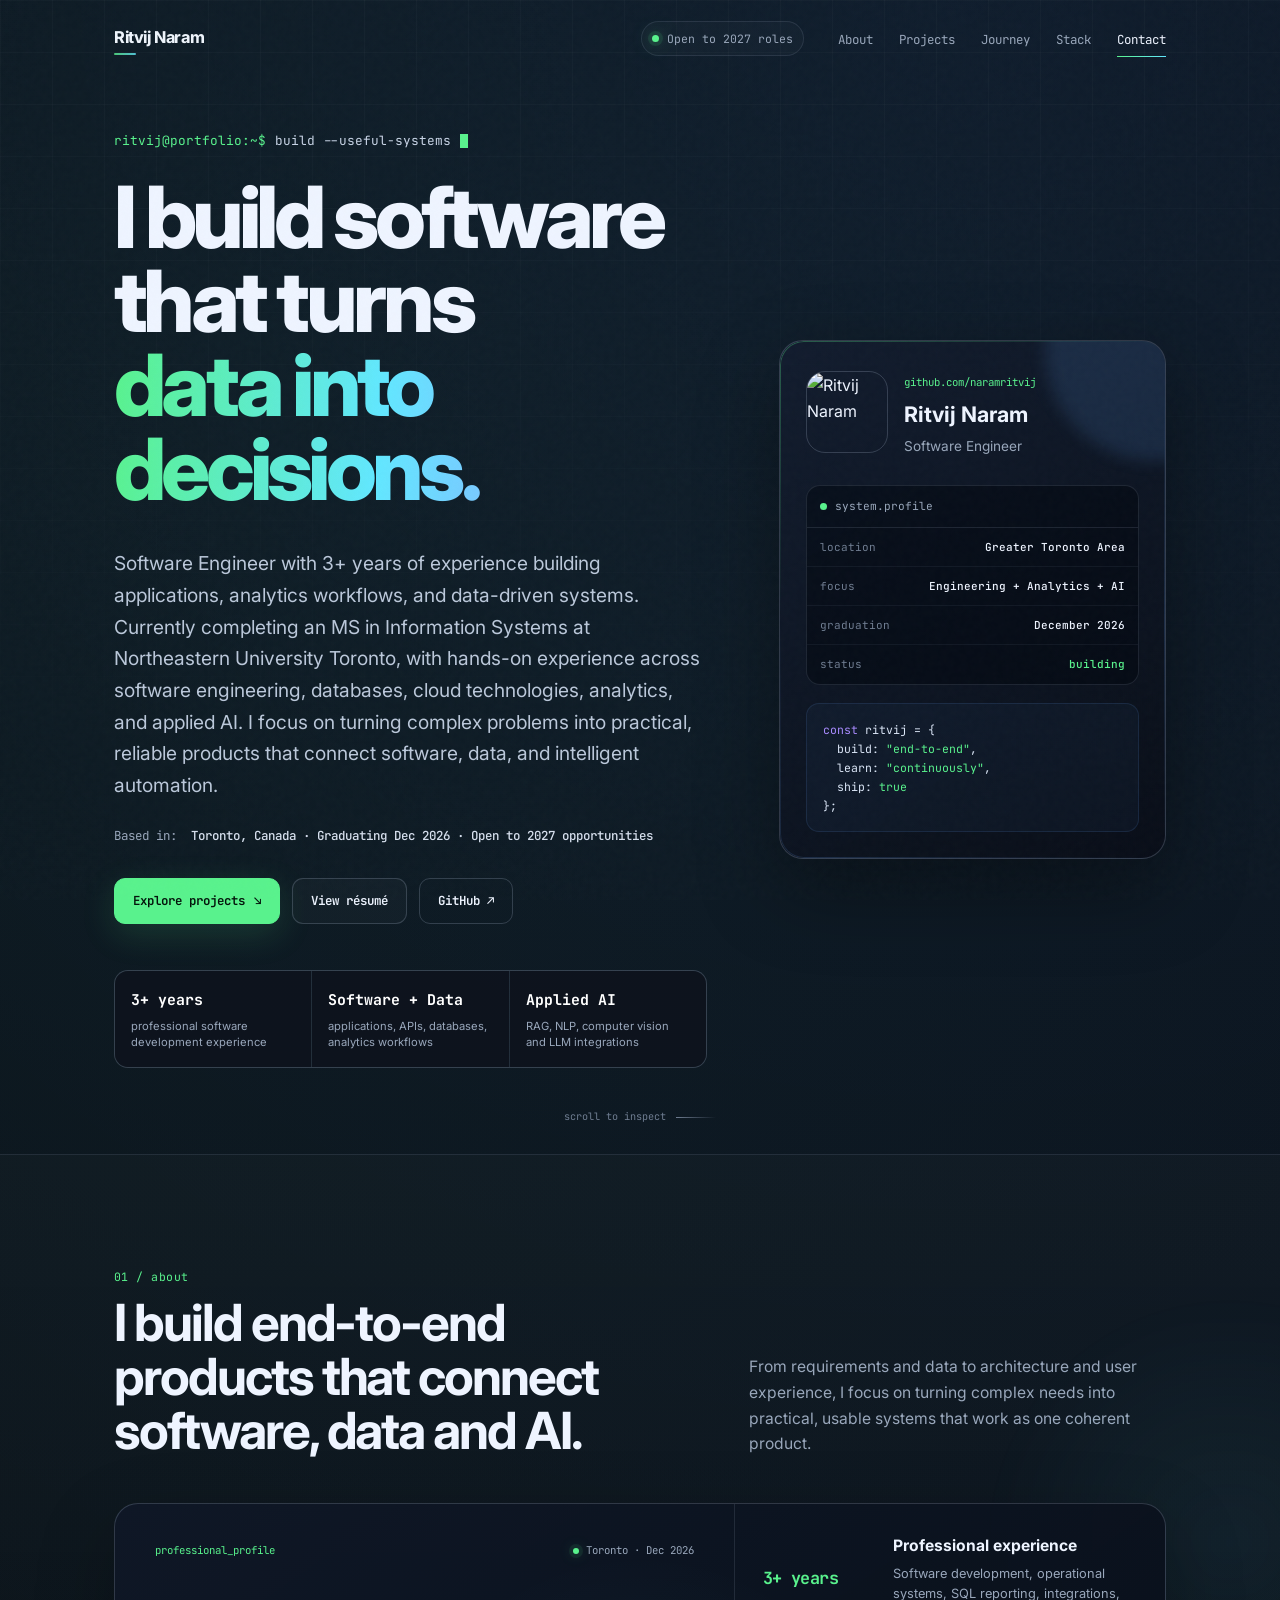
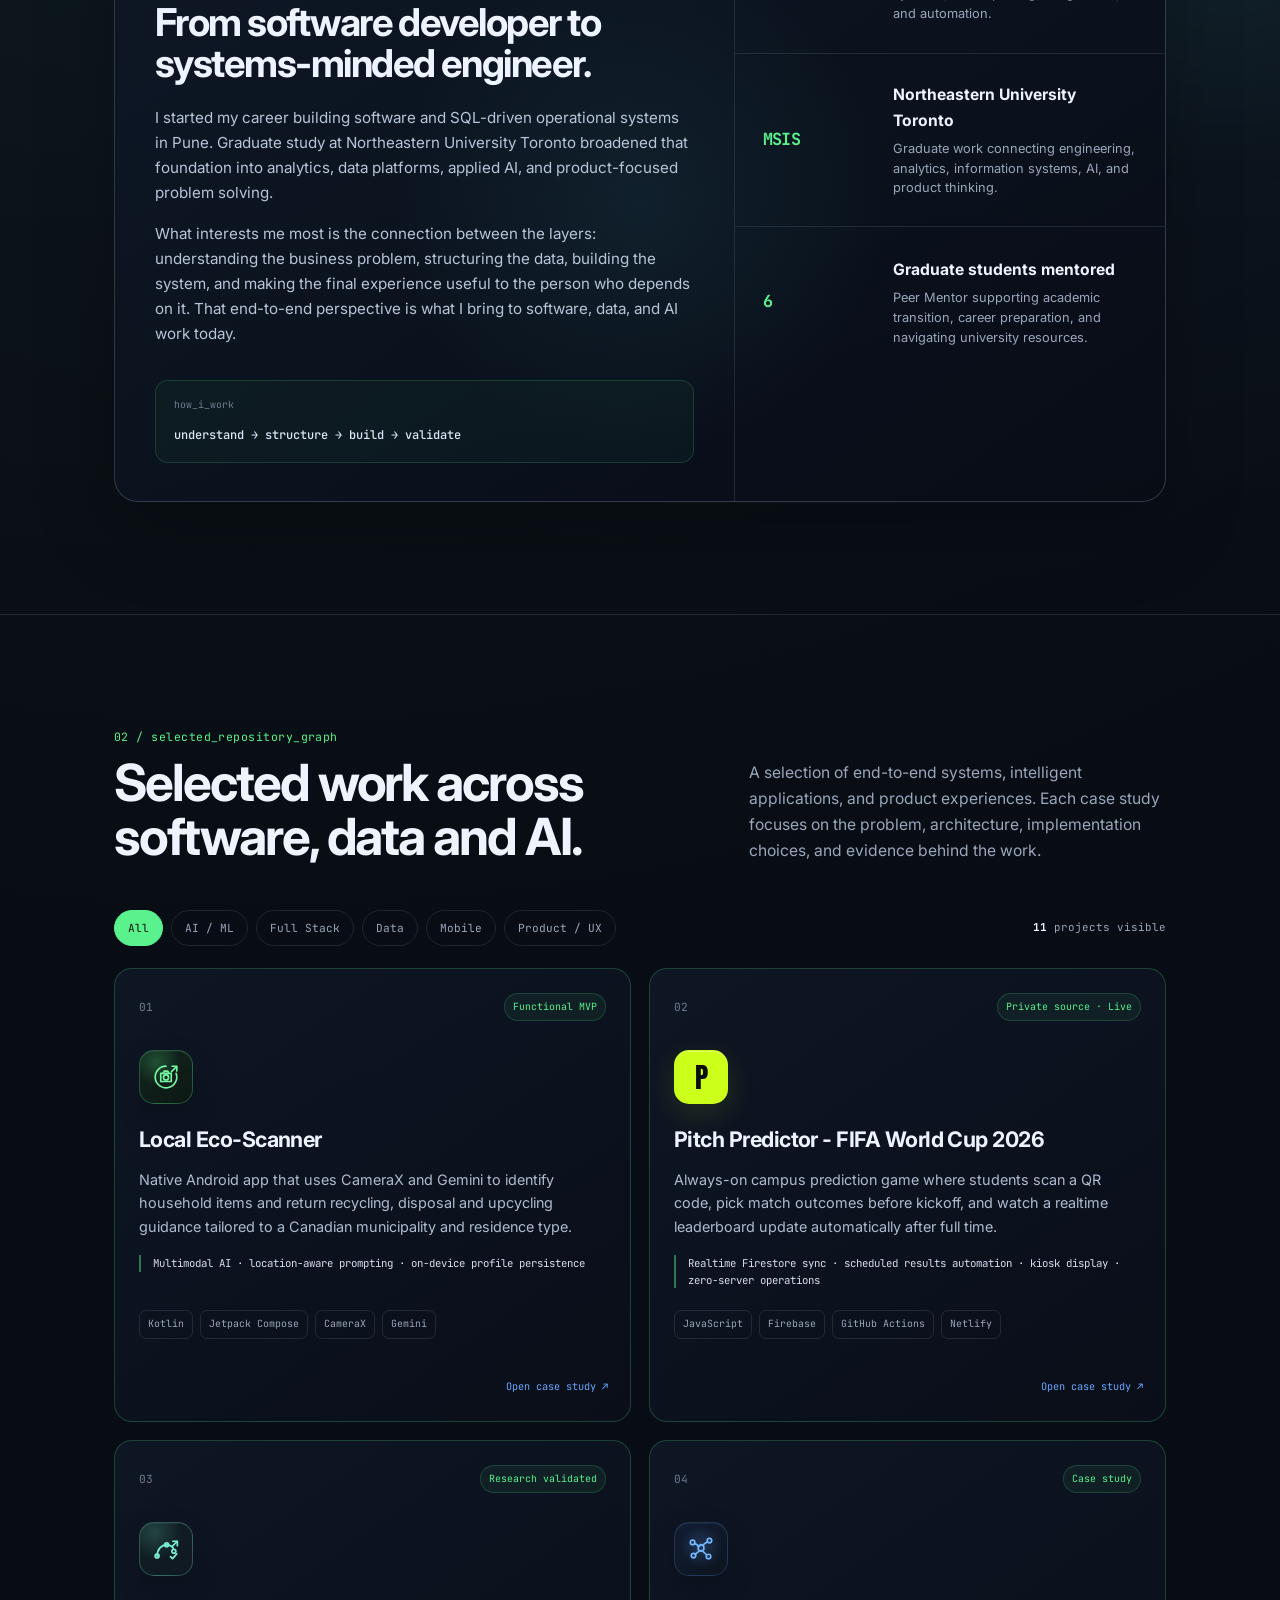
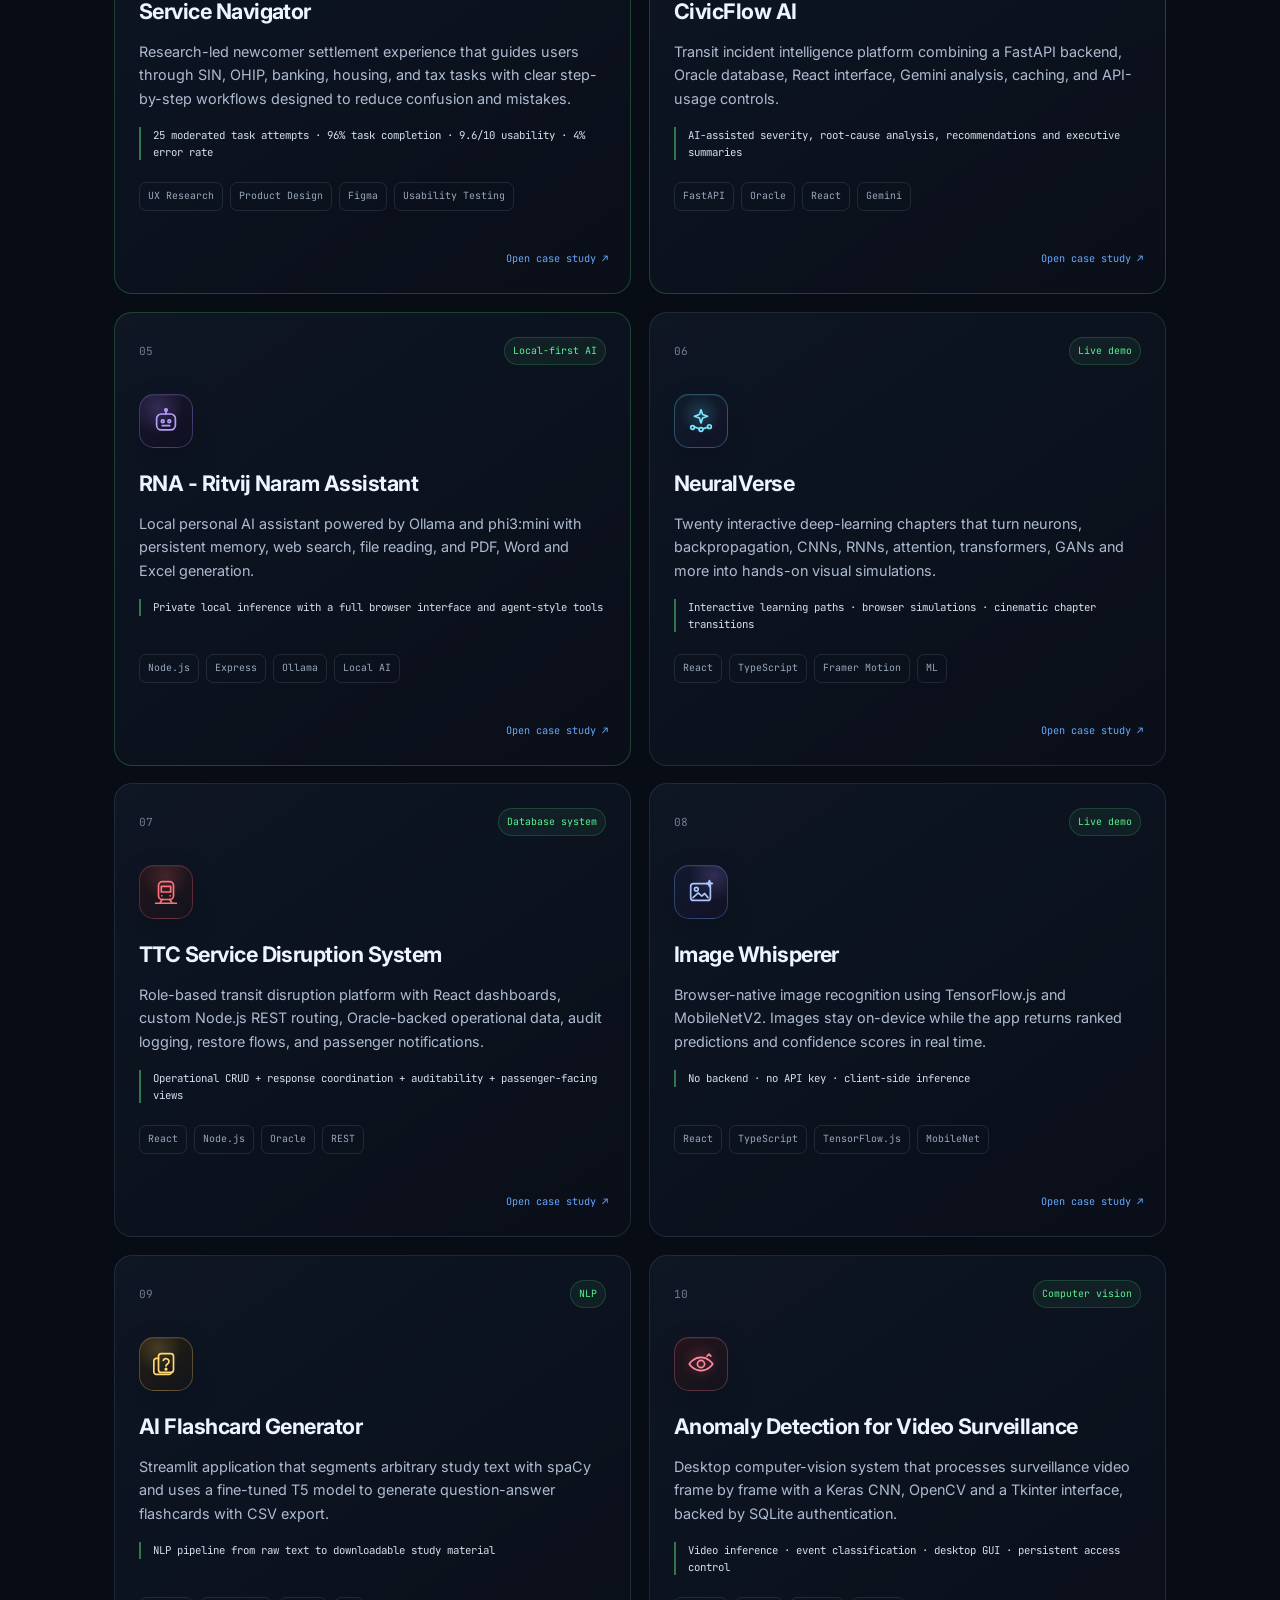
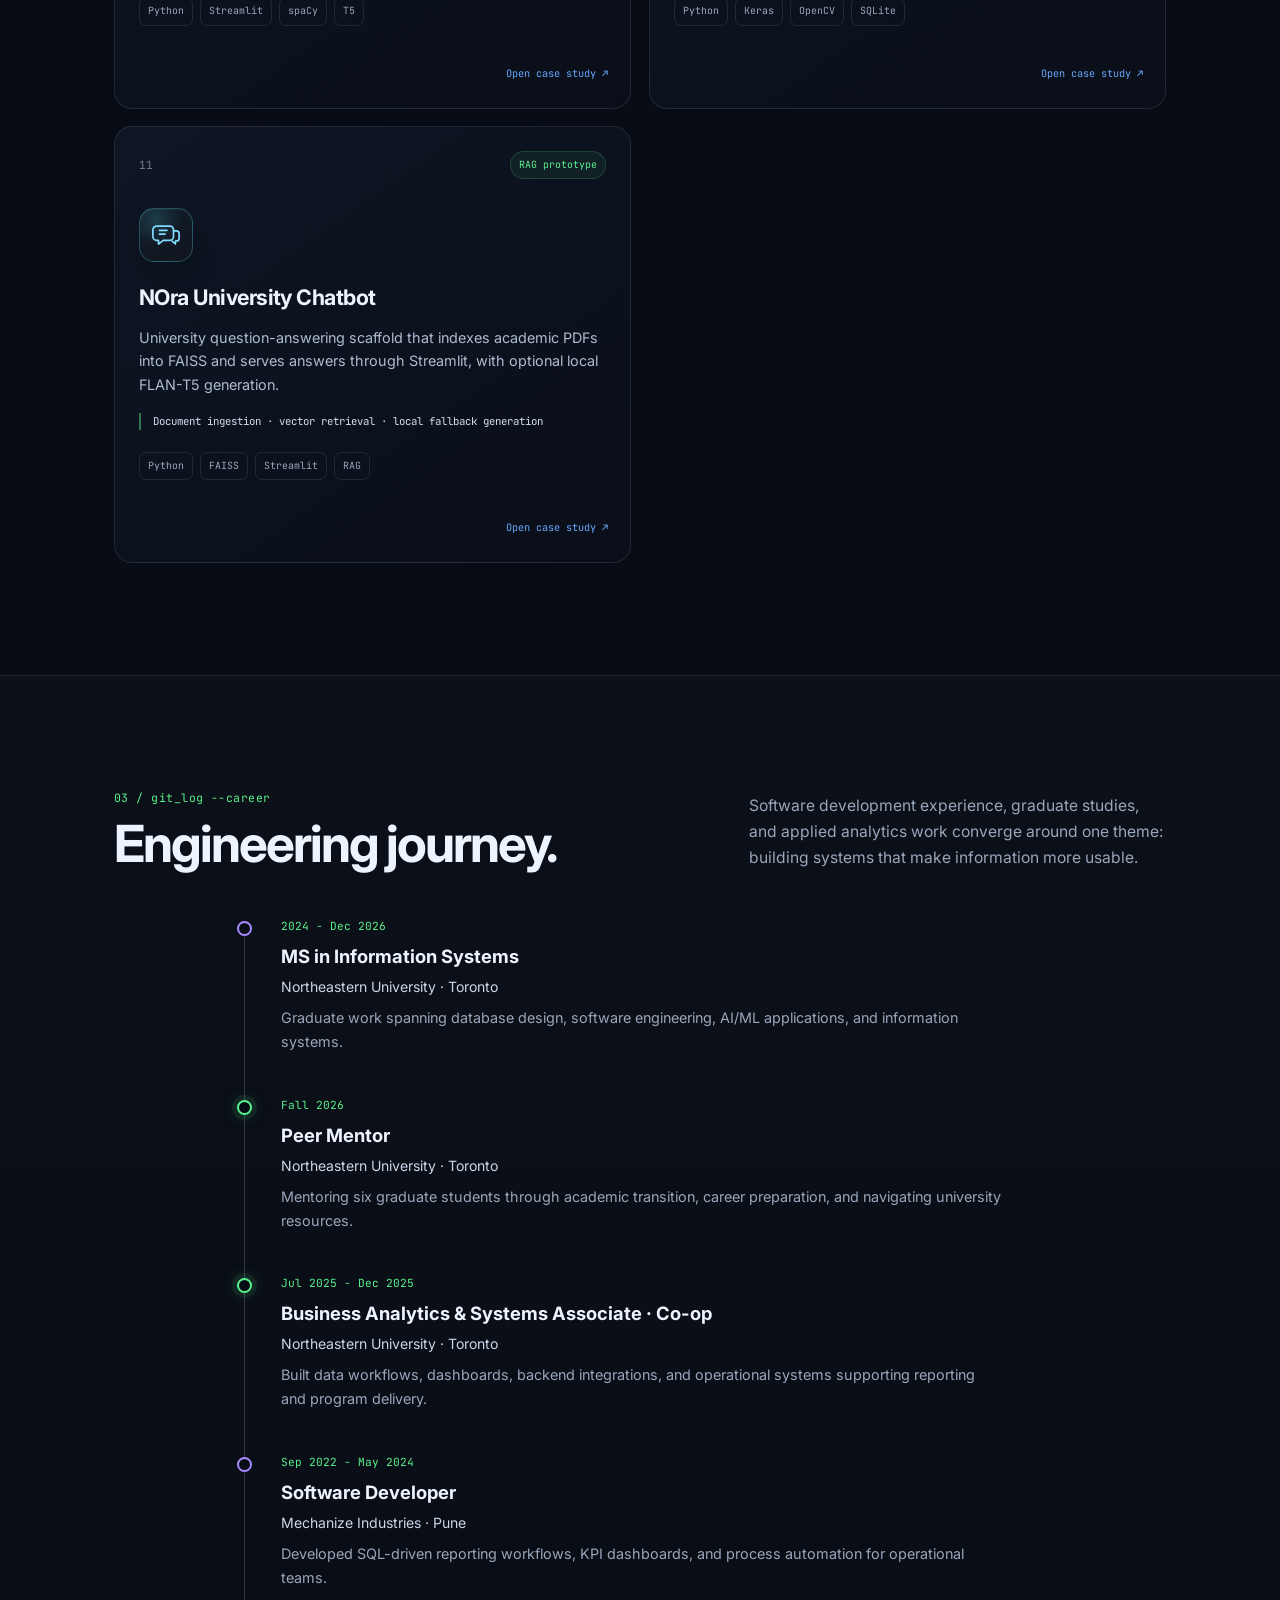
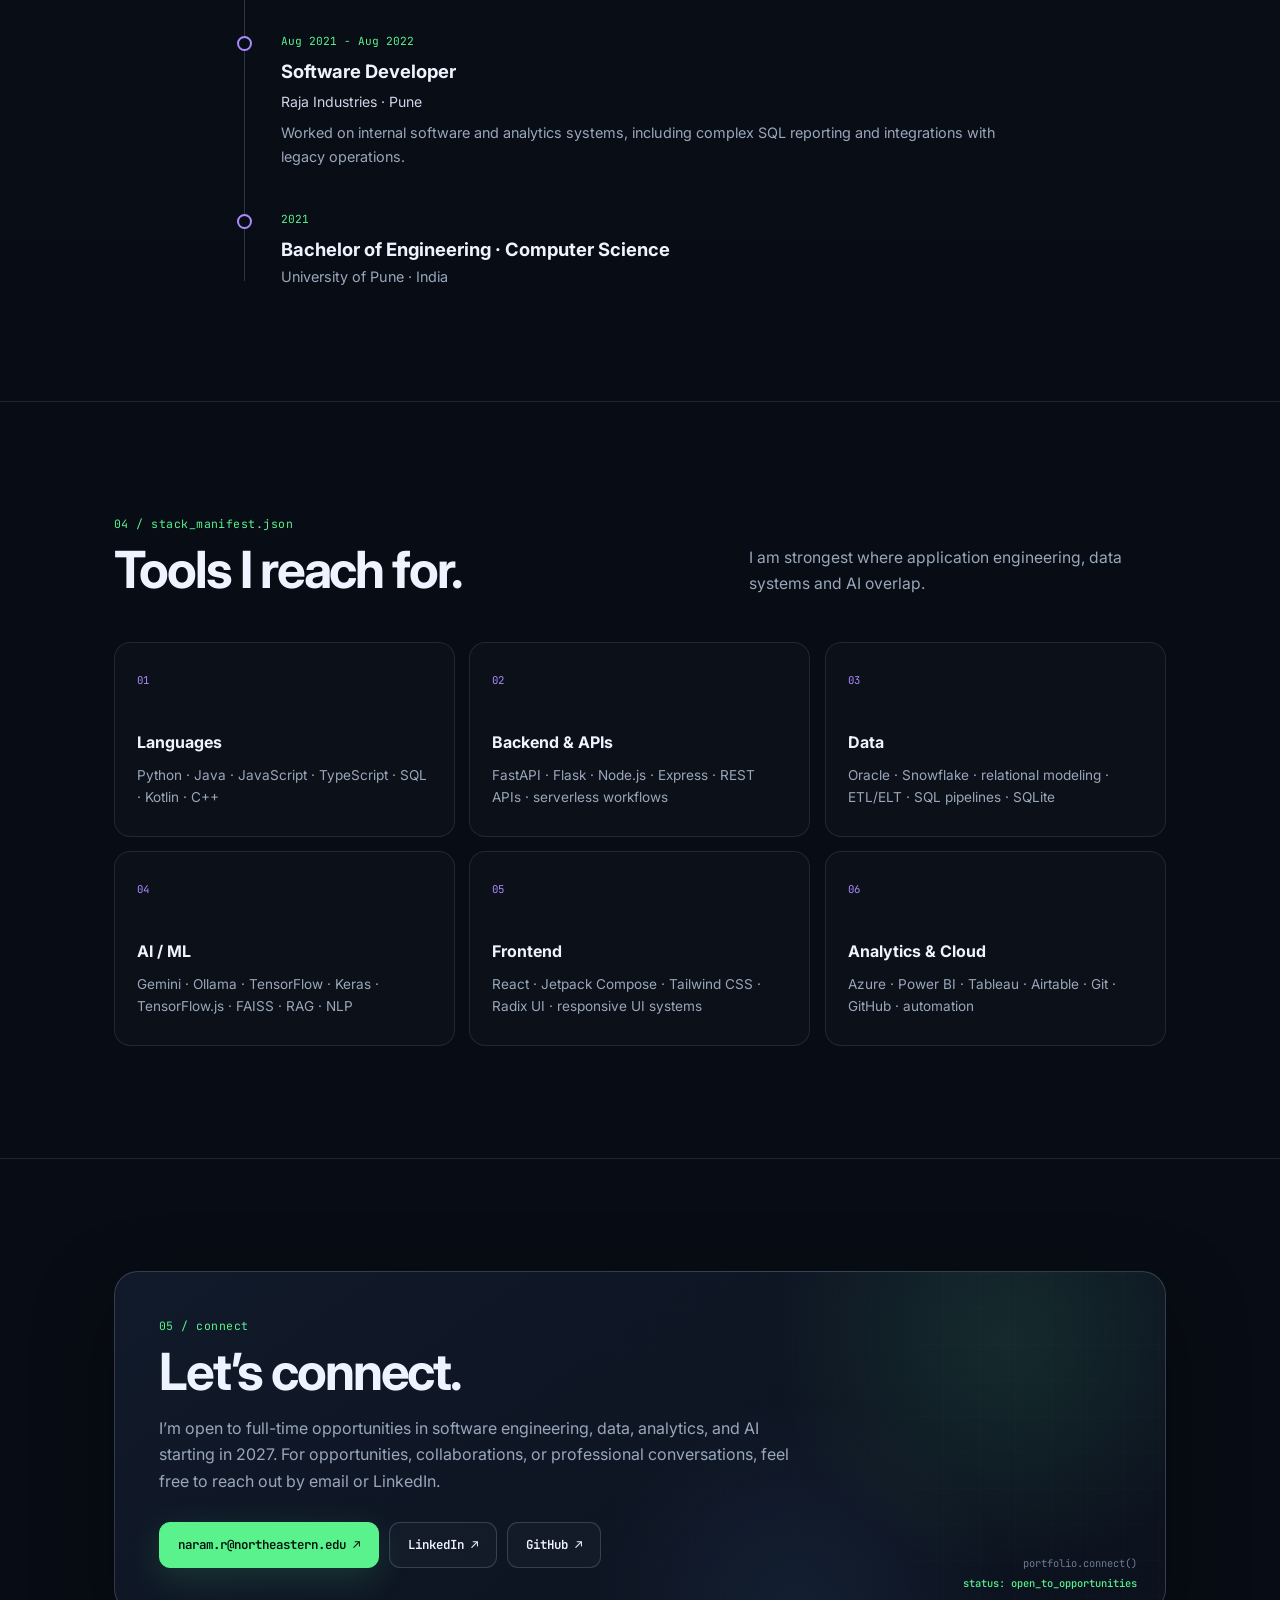
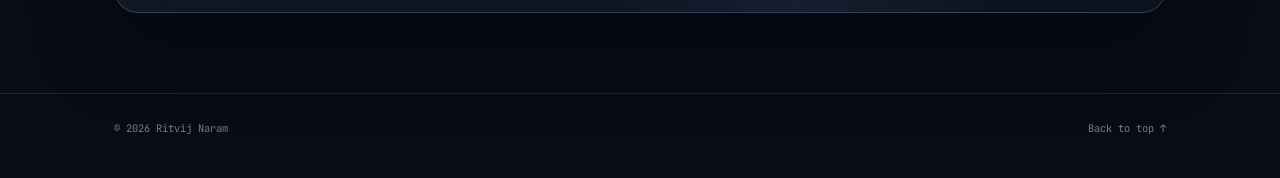
==== commit c7996797: "Use clean Ritvij Naram wordmark in index" ====
--- a/index.html
+++ b/index.html
@@ -64,8 +64,7 @@
   <nav class="nav" aria-label="Primary navigation">
     <div class="wrap nav-inner">
       <a class="brand" href="#top" aria-label="Ritvij Naram home">
-        <span class="brand-mark">&gt;_</span>
-        <span>ritvij<span class="brand-dot">.</span>naram</span>
+        <span class="brand-name">Ritvij Naram</span>
       </a>
 
       <button class="nav-toggle" type="button" aria-label="Toggle navigation" aria-expanded="false">
--- a/assets/style.css
+++ b/assets/style.css
@@ -81,13 +81,19 @@
   border-color:var(--line);
 }
 .nav-inner{height:76px;display:flex;align-items:center;justify-content:space-between;gap:24px}
-.brand{display:flex;align-items:center;gap:10px;font-family:var(--mono);font-size:.93rem;font-weight:700}
-.brand-mark{
-  display:grid;place-items:center;
-  width:34px;height:34px;border:1px solid rgba(89,242,141,.4);
-  color:var(--green);border-radius:9px;background:rgba(89,242,141,.06);
-}
-.brand-dot{color:var(--green)}
+.brand{
+  display:inline-flex;align-items:center;
+  font-family:var(--sans);font-size:1.02rem;font-weight:750;letter-spacing:-.025em;color:#eef4fb;
+  transition:color .22s ease,opacity .22s ease
+}
+.brand:hover{color:#fff}
+.brand-name{position:relative;display:inline-block;padding-bottom:2px}
+.brand-name::after{
+  content:"";position:absolute;left:0;bottom:-3px;width:22px;height:2px;border-radius:999px;
+  background:linear-gradient(90deg,var(--green),var(--cyan));opacity:.8;
+  transition:width .28s cubic-bezier(.16,1,.3,1),opacity .22s ease
+}
+.brand:hover .brand-name::after{width:100%;opacity:1}
 .nav-right{display:flex;align-items:center;gap:34px}
 .availability{
   display:flex;align-items:center;gap:8px;
@@ -701,6 +707,25 @@
   letter-spacing:-.055em;margin:24px 0 16px
 }
 .case-lede{max-width:820px;margin:0;color:#b8c5d8;font-size:1.05rem}
+.case-snapshot{
+  display:grid;grid-template-columns:repeat(4,minmax(0,1fr));gap:1px;
+  max-width:1040px;margin-top:28px;padding:1px;border:1px solid rgba(148,163,184,.14);
+  border-radius:18px;overflow:hidden;background:rgba(148,163,184,.14);
+  box-shadow:0 16px 44px rgba(0,0,0,.14)
+}
+.case-snapshot-item{
+  min-width:0;padding:16px 18px;background:linear-gradient(145deg,rgba(17,26,42,.88),rgba(9,14,23,.94));
+  transition:background .22s ease
+}
+.case-snapshot-item:hover{background:linear-gradient(145deg,rgba(20,32,49,.94),rgba(11,18,29,.98))}
+.case-snapshot-item span{
+  display:block;margin-bottom:7px;font-family:var(--mono);font-size:.57rem;letter-spacing:.04em;
+  text-transform:lowercase;color:var(--green)
+}
+.case-snapshot-item strong{
+  display:block;color:#e4edf8;font-size:.78rem;line-height:1.42;font-weight:650
+}
+
 .case-meta{
   display:flex;flex-wrap:wrap;gap:8px;margin-top:24px;
   font-family:var(--mono);font-size:.68rem
@@ -1024,6 +1049,28 @@
   .evidence-phone,.doc-evidence-tall{max-width:360px;justify-self:center}
 }
 
+
+/* Pitch Predictor README diagrams rendered natively for crisp scaling */
+.readme-diagram-card{min-width:0}
+.readme-diagram-frame{
+  overflow:hidden;padding:14px;border:1px solid rgba(148,163,184,.18);border-radius:16px;
+  background:
+    linear-gradient(rgba(255,255,255,.018) 1px,transparent 1px),
+    linear-gradient(90deg,rgba(255,255,255,.018) 1px,transparent 1px),
+    linear-gradient(145deg,#0d1522,#080d15);
+  background-size:26px 26px,26px 26px,auto
+}
+.readme-diagram-frame-tall{max-width:390px;margin-inline:auto}
+.readme-diagram-svg{min-height:310px}
+.readme-flow-svg{min-height:470px}
+.readme-diagram-svg .doc-edge,
+.readme-flow-svg .doc-edge{
+  fill:none;stroke:#5b718d;stroke-width:1.8;opacity:.86;marker-end:url(#doc-arrow-a)
+}
+.readme-flow-svg .doc-edge{marker-end:url(#doc-arrow-b)}
+.readme-diagram-svg .doc-edge-accent,
+.readme-flow-svg .doc-edge-accent{stroke:var(--green)}
+
 /* real product screenshot galleries */
 .real-product-showcase{padding:24px}
 .real-app-gallery{
@@ -1105,6 +1152,58 @@
 @media(max-width:760px){
   .scroll-top{right:14px;bottom:14px;width:44px;height:44px}
   .scroll-top svg{inset:2px;width:40px;height:40px}
+}
+
+
+/* case study project-to-project navigation */
+.case-project-nav-wrap{
+  padding:14px 0 74px;border-top:1px solid var(--line)
+}
+.case-project-nav{
+  display:grid;grid-template-columns:minmax(0,1fr) auto minmax(0,1fr);gap:16px;align-items:stretch
+}
+.case-project-link{
+  --nav-align:flex-start;
+  position:relative;overflow:hidden;display:flex;flex-direction:column;justify-content:center;align-items:var(--nav-align);
+  min-height:118px;padding:20px 22px;border:1px solid var(--line);border-radius:17px;
+  background:linear-gradient(145deg,rgba(16,24,39,.82),rgba(9,14,23,.94));
+  transition:transform .28s cubic-bezier(.16,1,.3,1),border-color .25s ease,box-shadow .28s ease,background .25s ease
+}
+.case-project-link::before{
+  content:"";position:absolute;inset:0;pointer-events:none;opacity:0;
+  background:radial-gradient(300px circle at 18% 20%,rgba(98,231,255,.09),transparent 58%);
+  transition:opacity .25s ease
+}
+.case-project-link.next{--nav-align:flex-end;text-align:right}
+.case-project-link.next::before{background:radial-gradient(300px circle at 82% 20%,rgba(89,242,141,.09),transparent 58%)}
+.case-project-link:hover{
+  transform:translateY(-4px);border-color:rgba(105,168,255,.34);
+  box-shadow:0 20px 54px rgba(0,0,0,.25);background:linear-gradient(145deg,rgba(19,30,47,.9),rgba(10,16,26,.97))
+}
+.case-project-link:hover::before{opacity:1}
+.case-project-link span{
+  position:relative;z-index:1;font-family:var(--mono);font-size:.6rem;letter-spacing:.04em;color:var(--green);text-transform:uppercase
+}
+.case-project-link strong{
+  position:relative;z-index:1;display:block;margin-top:8px;max-width:360px;font-size:1rem;line-height:1.35;color:#e9f1fc
+}
+.case-project-link small{
+  position:relative;z-index:1;margin-top:10px;font-family:var(--mono);font-size:.65rem;color:var(--muted)
+}
+.case-project-all{
+  align-self:center;padding:12px 16px;border:1px solid var(--line);border-radius:999px;
+  font-family:var(--mono);font-size:.65rem;color:var(--muted);white-space:nowrap;transition:color .2s ease,border-color .2s ease,background .2s ease
+}
+.case-project-all:hover{color:var(--text);border-color:rgba(89,242,141,.34);background:rgba(89,242,141,.04)}
+@media(max-width:760px){
+  .case-project-nav{grid-template-columns:1fr 1fr}
+  .case-project-all{grid-column:1/-1;grid-row:2;justify-self:center}
+  .case-project-link{min-height:108px;padding:18px}
+}
+@media(max-width:520px){
+  .case-project-nav{grid-template-columns:1fr}
+  .case-project-link.next{--nav-align:flex-start;text-align:left}
+  .case-project-all{grid-column:auto;grid-row:auto;justify-self:start}
 }
 
 /* responsive */
@@ -1165,6 +1264,14 @@
   .proof-card{grid-template-columns:1fr;gap:10px;padding:22px}
   .repository-note{flex-direction:column}
 }
+@media (max-width:980px){
+  .case-snapshot{grid-template-columns:repeat(2,minmax(0,1fr))}
+}
+@media (max-width:480px){
+  .case-snapshot{grid-template-columns:1fr}
+  .case-snapshot-item{padding:14px 15px}
+}
+
 @media (prefers-reduced-motion:reduce){
   html{scroll-behavior:auto}
   *,*::before,*::after{animation-duration:.001ms!important;animation-iteration-count:1!important;transition-duration:.001ms!important}
